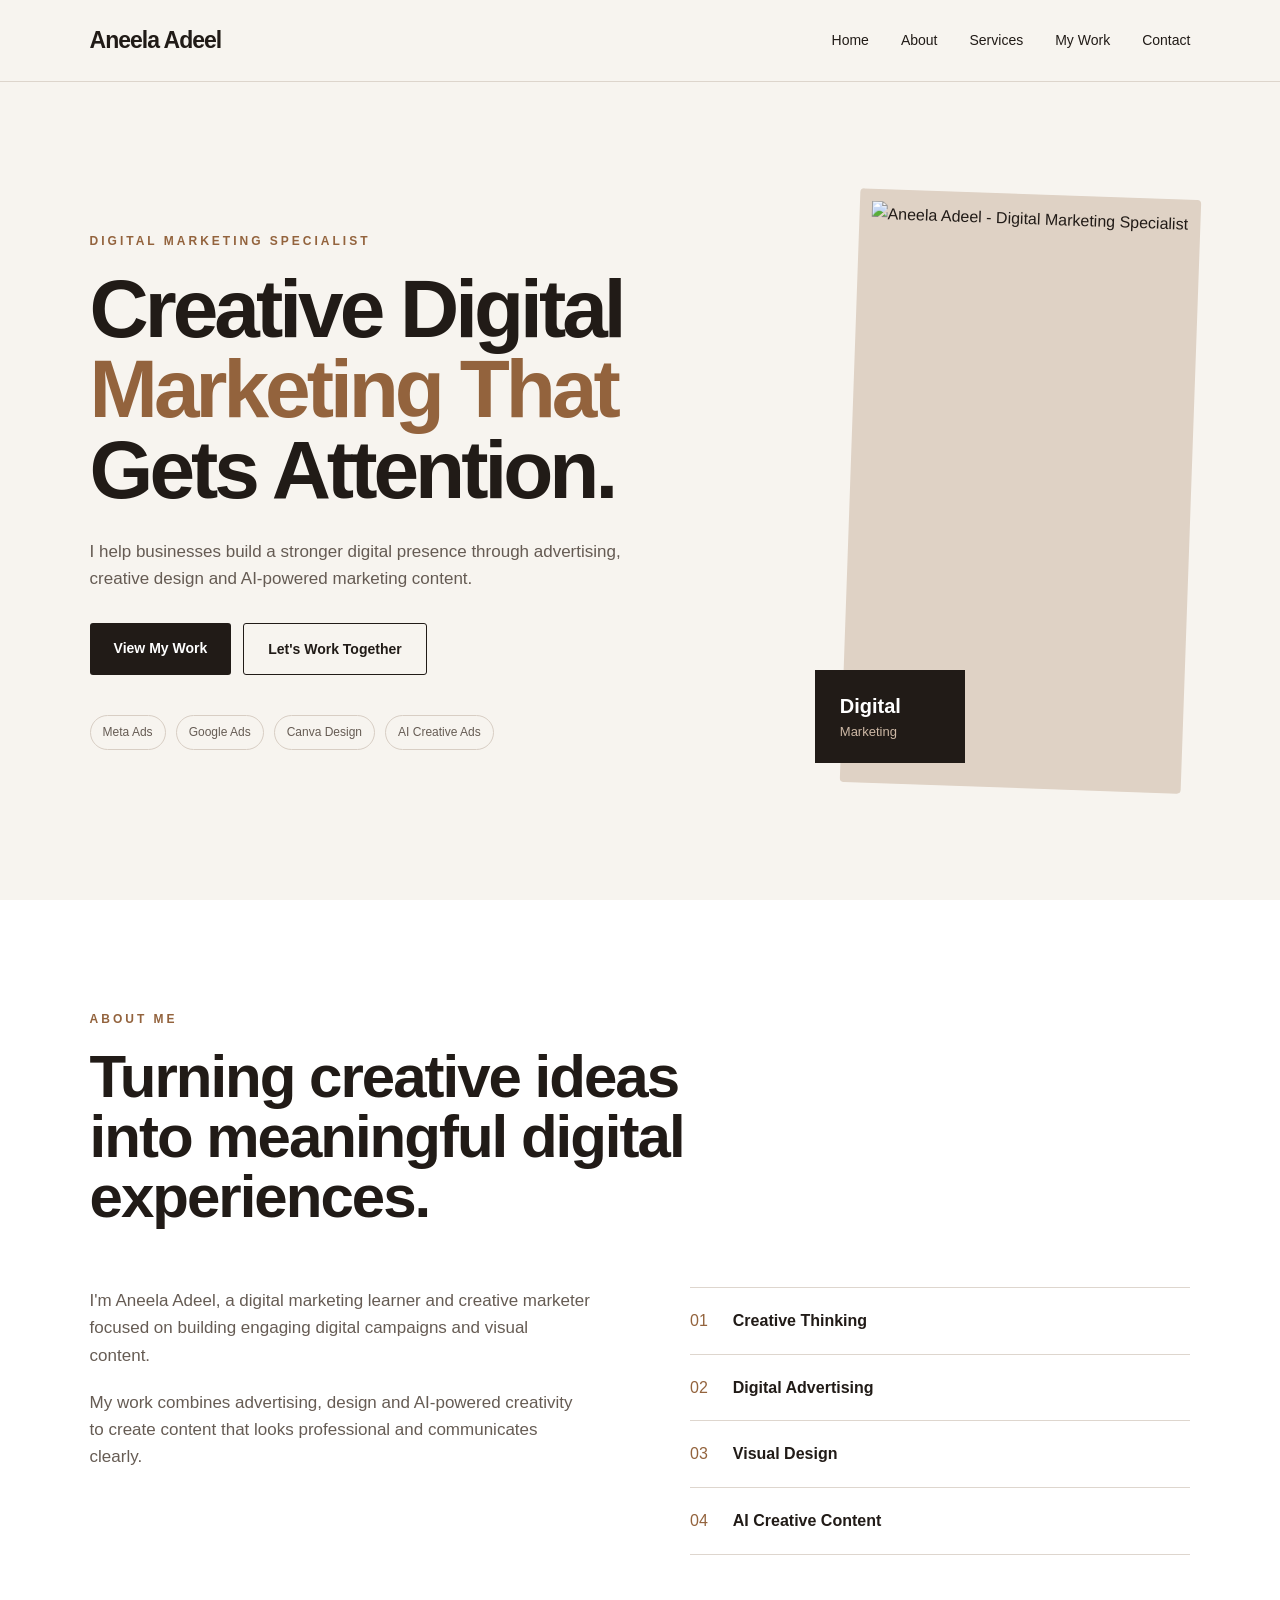
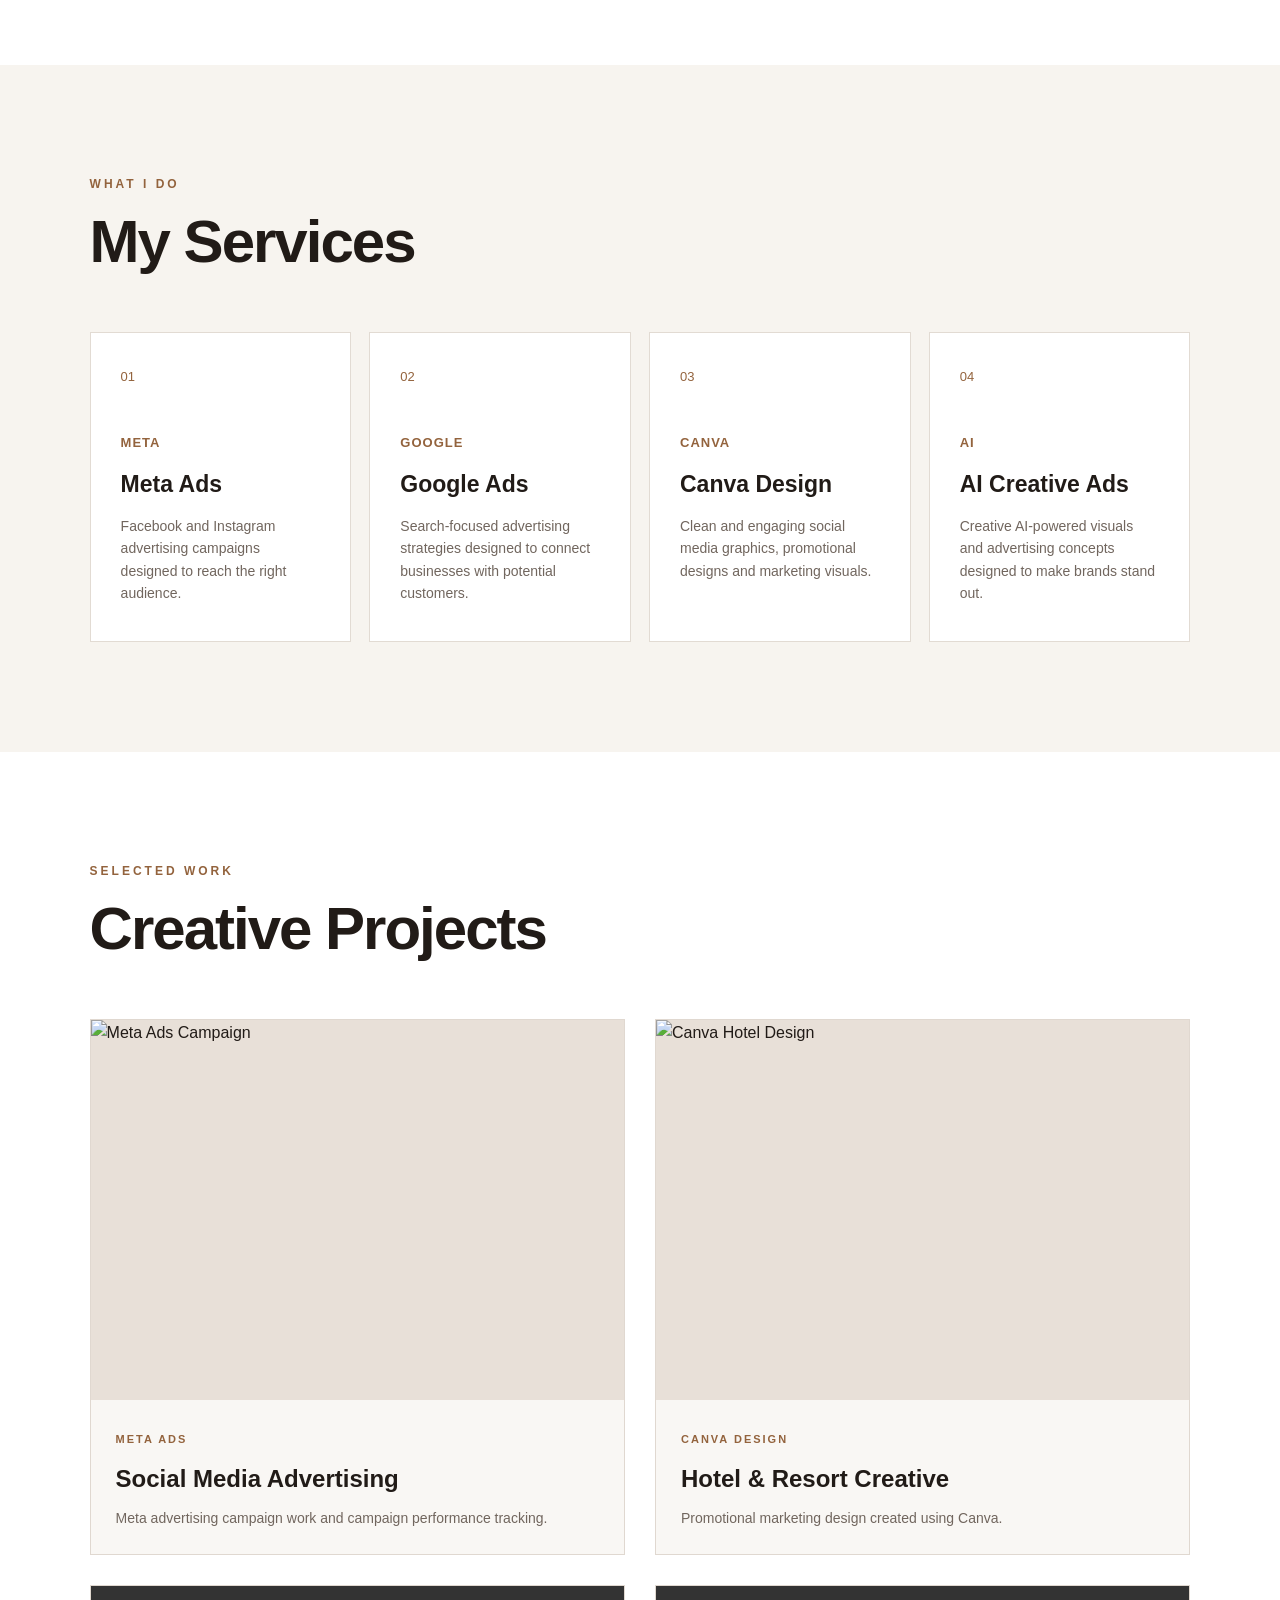
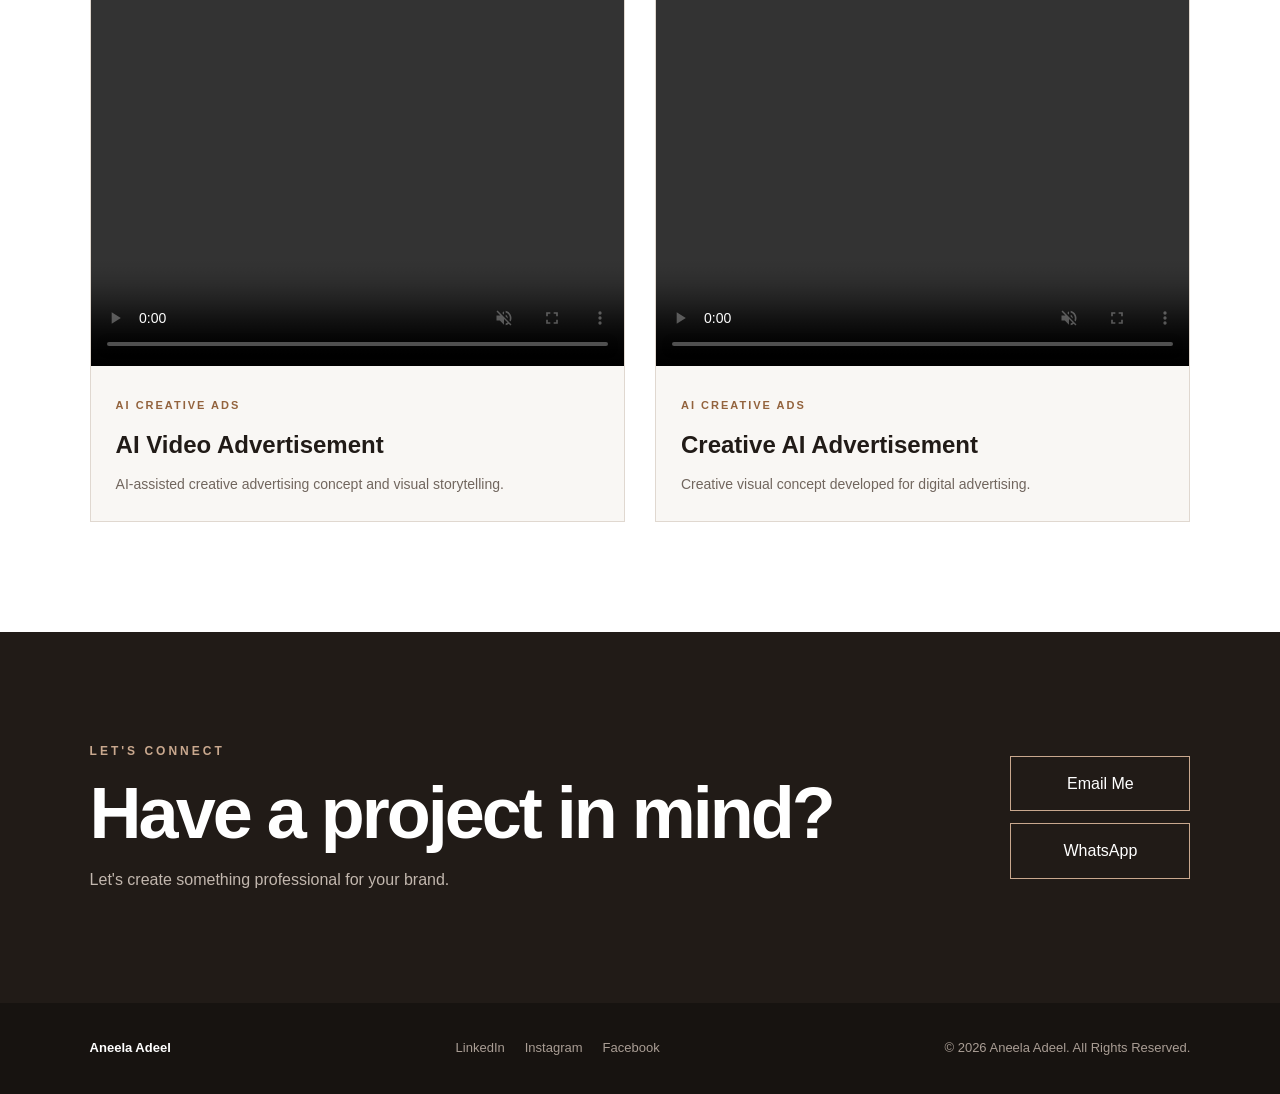
==== index.html @ 8bdd65cb "Update title and improve meta description in index.html Updated the title and added a meta descripti" ====
<!DOCTYPE html>
<html lang="en">
<head>
    <meta charset="UTF-8">
    <meta name="viewport" content="width=device-width, initial-scale=1.0">

    <title>Aneela Adeel | Digital Marketing</title>

    <meta name="description"
        content="Aneela Adeel - Digital Marketing Specialist offering Meta Ads, Google Ads, Canva Design and AI Creative Ads.">

    <!-- CSS CONNECT -->
    <link rel="stylesheet" href="style.css">
</head>

<body>

    <!-- ================= NAVBAR ================= -->

    <header class="navbar">

        <a href="#home" class="logo">
            Aneela Adeel
        </a>

        <nav id="navMenu">
            <a href="#home">Home</a>
            <a href="#about">About</a>
            <a href="#services">Services</a>
            <a href="#work">My Work</a>
            <a href="#contact">Contact</a>
        </nav>

        <button class="menu-btn" id="menuBtn">
            ☰
        </button>

    </header>


    <!-- ================= HOME ================= -->

    <main>

        <section class="hero" id="home">

            <div class="hero-text">

                <p class="eyebrow">
                    DIGITAL MARKETING SPECIALIST
                </p>

                <h1>
                    Creative Digital
                    <span>Marketing That</span>
                    Gets Attention.
                </h1>

                <p class="hero-description">
                    I help businesses build a stronger digital presence
                    through advertising, creative design and AI-powered
                    marketing content.
                </p>

                <div class="hero-buttons">

                    <a href="#work" class="btn btn-dark">
                        View My Work
                    </a>

                    <a href="https://wa.me/923200380626"
                       target="_blank"
                       class="btn btn-outline">
                        Let's Work Together
                    </a>

                </div>

                <div class="hero-services">

                    <span>Meta Ads</span>
                    <span>Google Ads</span>
                    <span>Canva Design</span>
                    <span>AI Creative Ads</span>

                </div>

            </div>


            <!-- PROFILE IMAGE -->

            <div class="hero-image">

                <div class="image-frame">

                    <img
                        src="profile.jpg"
                        alt="Aneela Adeel - Digital Marketing Specialist"
                    >

                </div>

                <div class="floating-card">
                    <strong>Digital</strong>
                    <span>Marketing</span>
                </div>

            </div>

        </section>


        <!-- ================= ABOUT ================= -->

        <section class="about section" id="about">

            <div class="section-heading">

                <p class="eyebrow">
                    ABOUT ME
                </p>

                <h2>
                    Turning creative ideas into
                    meaningful digital experiences.
                </h2>

            </div>

            <div class="about-content">

                <div class="about-text">

                    <p>
                        I'm Aneela Adeel, a digital marketing learner
                        and creative marketer focused on building
                        engaging digital campaigns and visual content.
                    </p>

                    <p>
                        My work combines advertising, design and
                        AI-powered creativity to create content that
                        looks professional and communicates clearly.
                    </p>

                </div>

                <div class="about-list">

                    <div>
                        <span>01</span>
                        <strong>Creative Thinking</strong>
                    </div>

                    <div>
                        <span>02</span>
                        <strong>Digital Advertising</strong>
                    </div>

                    <div>
                        <span>03</span>
                        <strong>Visual Design</strong>
                    </div>

                    <div>
                        <span>04</span>
                        <strong>AI Creative Content</strong>
                    </div>

                </div>

            </div>

        </section>


        <!-- ================= SERVICES ================= -->

        <section class="services section" id="services">

            <div class="section-heading">

                <p class="eyebrow">
                    WHAT I DO
                </p>

                <h2>
                    My Services
                </h2>

            </div>


            <div class="services-grid">


                <article class="service-card">

                    <span class="service-number">
                        01
                    </span>

                    <div class="service-icon">
                        META
                    </div>

                    <h3>
                        Meta Ads
                    </h3>

                    <p>
                        Facebook and Instagram advertising
                        campaigns designed to reach the
                        right audience.
                    </p>

                </article>


                <article class="service-card">

                    <span class="service-number">
                        02
                    </span>

                    <div class="service-icon">
                        GOOGLE
                    </div>

                    <h3>
                        Google Ads
                    </h3>

                    <p>
                        Search-focused advertising strategies
                        designed to connect businesses with
                        potential customers.
                    </p>

                </article>


                <article class="service-card">

                    <span class="service-number">
                        03
                    </span>

                    <div class="service-icon">
                        CANVA
                    </div>

                    <h3>
                        Canva Design
                    </h3>

                    <p>
                        Clean and engaging social media
                        graphics, promotional designs and
                        marketing visuals.
                    </p>

                </article>


                <article class="service-card">

                    <span class="service-number">
                        04
                    </span>

                    <div class="service-icon">
                        AI
                    </div>

                    <h3>
                        AI Creative Ads
                    </h3>

                    <p>
                        Creative AI-powered visuals and
                        advertising concepts designed to
                        make brands stand out.
                    </p>

                </article>

            </div>

        </section>


        <!-- ================= MY WORK ================= -->

        <section class="work section" id="work">

            <div class="section-heading">

                <p class="eyebrow">
                    SELECTED WORK
                </p>

                <h2>
                    Creative Projects
                </h2>

            </div>


            <div class="portfolio-grid">


                <!-- META ADS -->

                <article class="portfolio-card">

                    <div class="portfolio-image">

                        <img
                            src="meta-ads.png"
                            alt="Meta Ads Campaign"
                        >

                    </div>

                    <div class="portfolio-info">

                        <span>
                            META ADS
                        </span>

                        <h3>
                            Social Media Advertising
                        </h3>

                        <p>
                            Meta advertising campaign work
                            and campaign performance tracking.
                        </p>

                    </div>

                </article>


                <!-- CANVA -->

                <article class="portfolio-card">

                    <div class="portfolio-image">

                        <img
                            src="canva-design.png"
                            alt="Canva Hotel Design"
                        >

                    </div>

                    <div class="portfolio-info">

                        <span>
                            CANVA DESIGN
                        </span>

                        <h3>
                            Hotel & Resort Creative
                        </h3>

                        <p>
                            Promotional marketing design
                            created using Canva.
                        </p>

                    </div>

                </article>


                <!-- AI VIDEO 1 -->

                <article class="portfolio-card video-card">

                    <div class="portfolio-video">

                        <video controls muted playsinline>

                            <source
                                src="ai-ad-1.mp4"
                                type="video/mp4"
                            >

                            Your browser does not support video.

                        </video>

                    </div>

                    <div class="portfolio-info">

                        <span>
                            AI CREATIVE ADS
                        </span>

                        <h3>
                            AI Video Advertisement
                        </h3>

                        <p>
                            AI-assisted creative advertising
                            concept and visual storytelling.
                        </p>

                    </div>

                </article>


                <!-- AI VIDEO 2 -->

                <article class="portfolio-card video-card">

                    <div class="portfolio-video">

                        <video controls muted playsinline>

                            <source
                                src="ai-ad-2.mp4"
                                type="video/mp4"
                            >

                            Your browser does not support video.

                        </video>

                    </div>

                    <div class="portfolio-info">

                        <span>
                            AI CREATIVE ADS
                        </span>

                        <h3>
                            Creative AI Advertisement
                        </h3>

                        <p>
                            Creative visual concept developed
                            for digital advertising.
                        </p>

                    </div>

                </article>


            </div>

        </section>


        <!-- ================= CONTACT ================= -->

        <section class="contact section" id="contact">

            <div class="contact-box">

                <div>

                    <p class="eyebrow">
                        LET'S CONNECT
                    </p>

                    <h2>
                        Have a project
                        in mind?
                    </h2>

                    <p>
                        Let's create something professional
                        for your brand.
                    </p>

                </div>


                <div class="contact-buttons">

                    <a
                        href="mailto:anelaadel.998833@gmail.com"
                        class="contact-btn">
                        Email Me
                    </a>

                    <a
                        href="https://wa.me/923200380626"
                        target="_blank"
                        class="contact-btn">
                        WhatsApp
                    </a>

                </div>

            </div>

        </section>


    </main>


    <!-- ================= FOOTER ================= -->

    <footer>

        <div class="footer-name">
            Aneela Adeel
        </div>

        <div class="social-links">

            <a
                href="https://www.linkedin.com/in/aneelaadeeldigital"
                target="_blank">
                LinkedIn
            </a>

            <a
                href="https://www.instagram.com/aneelaadeeldigital?igsh=c2I4bjd2ZnRjdDdu"
                target="_blank">
                Instagram
            </a>

            <a
                href="https://www.facebook.com/share/1S1uW7FUNy/"
                target="_blank">
                Facebook
            </a>

        </div>

        <p>
            © 2026 Aneela Adeel. All Rights Reserved.
        </p>

    </footer>


    <!-- JAVASCRIPT CONNECT -->

    <script src="JavaScript"></script>

</body>
</html>
---- style.css ----
* {
    margin: 0;
    padding: 0;
    box-sizing: border-box;
}

html {
    scroll-behavior: smooth;
}

body {
    font-family: Arial, Helvetica, sans-serif;
    background: #f7f4ef;
    color: #211b17;
    line-height: 1.6;
}

img,
video {
    max-width: 100%;
    display: block;
}

a {
    color: inherit;
}

.navbar {
    height: 82px;
    padding: 0 7%;
    display: flex;
    align-items: center;
    justify-content: space-between;
    background: rgba(247, 244, 239, 0.96);
    border-bottom: 1px solid #ddd5cc;
    position: sticky;
    top: 0;
    z-index: 1000;
}

.logo {
    text-decoration: none;
    font-size: 23px;
    font-weight: 700;
    letter-spacing: -1px;
}

nav {
    display: flex;
    gap: 32px;
}

nav a {
    text-decoration: none;
    font-size: 14px;
    transition: 0.3s;
}

nav a:hover {
    color: #91623d;
}

.menu-btn {
    display: none;
    background: none;
    border: none;
    font-size: 27px;
    cursor: pointer;
}


/* HERO */

.hero {
    min-height: calc(100vh - 82px);
    padding: 80px 7%;
    display: grid;
    grid-template-columns: 1.1fr 0.9fr;
    align-items: center;
    gap: 80px;
}

.hero-text {
    max-width: 720px;
}

.eyebrow {
    color: #93633d;
    font-size: 12px;
    font-weight: 700;
    letter-spacing: 3px;
    margin-bottom: 18px;
}

.hero h1 {
    font-size: clamp(48px, 6.5vw, 82px);
    line-height: 0.98;
    letter-spacing: -4px;
    margin-bottom: 28px;
}

.hero h1 span {
    color: #93633d;
    display: block;
}

.hero-description {
    max-width: 570px;
    color: #655b53;
    font-size: 17px;
    margin-bottom: 30px;
}

.hero-buttons {
    display: flex;
    gap: 12px;
    flex-wrap: wrap;
}

.btn {
    text-decoration: none;
    padding: 14px 24px;
    font-size: 14px;
    font-weight: 700;
    border-radius: 3px;
    transition: 0.3s;
}

.btn-dark {
    background: #211b17;
    color: white;
}

.btn-dark:hover {
    background: #93633d;
    transform: translateY(-2px);
}

.btn-outline {
    border: 1px solid #211b17;
}

.btn-outline:hover {
    background: #211b17;
    color: white;
}

.hero-services {
    display: flex;
    flex-wrap: wrap;
    gap: 10px;
    margin-top: 40px;
}

.hero-services span {
    padding: 7px 12px;
    border: 1px solid #d8cec4;
    border-radius: 30px;
    font-size: 12px;
    color: #665c54;
}


/* PROFILE */

.hero-image {
    position: relative;
    max-width: 470px;
    margin-left: auto;
}

.image-frame {
    background: #dfd2c5;
    padding: 12px;
    border-radius: 4px;
    transform: rotate(2deg);
}

.image-frame img {
    width: 100%;
    height: 570px;
    object-fit: cover;
    object-position: center top;
}

.floating-card {
    position: absolute;
    bottom: 25px;
    left: -35px;
    background: #211b17;
    color: white;
    padding: 20px 25px;
    min-width: 150px;
}

.floating-card strong,
.floating-card span {
    display: block;
}

.floating-card strong {
    font-size: 20px;
}

.floating-card span {
    color: #cdb8a5;
    font-size: 13px;
}


/* GENERAL SECTIONS */

.section {
    padding: 110px 7%;
}

.section-heading {
    max-width: 700px;
    margin-bottom: 60px;
}

.section-heading h2 {
    font-size: clamp(38px, 5vw, 60px);
    line-height: 1;
    letter-spacing: -2px;
}


/* ABOUT */

.about {
    background: white;
}

.about-content {
    display: grid;
    grid-template-columns: 1fr 1fr;
    gap: 100px;
}

.about-text {
    max-width: 600px;
}

.about-text p {
    color: #665c54;
    font-size: 17px;
    margin-bottom: 20px;
}

.about-list {
    border-top: 1px solid #ded6ce;
}

.about-list div {
    display: flex;
    gap: 25px;
    padding: 20px 0;
    border-bottom: 1px solid #ded6ce;
}

.about-list span {
    color: #93633d;
}

.about-list strong {
    font-size: 16px;
}


/* SERVICES */

.services {
    background: #f7f4ef;
}

.services-grid {
    display: grid;
    grid-template-columns: repeat(4, 1fr);
    gap: 18px;
}

.service-card {
    background: white;
    padding: 30px;
    min-height: 310px;
    border: 1px solid #e2dbd3;
    transition: 0.3s;
}

.service-card:hover {
    transform: translateY(-7px);
    border-color: #93633d;
}

.service-number {
    color: #93633d;
    font-size: 13px;
}

.service-icon {
    margin-top: 45px;
    font-size: 13px;
    font-weight: 700;
    letter-spacing: 1px;
    color: #93633d;
}

.service-card h3 {
    margin: 12px 0;
    font-size: 23px;
}

.service-card p {
    color: #71665e;
    font-size: 14px;
}


/* PORTFOLIO */

.work {
    background: white;
}

.portfolio-grid {
    display: grid;
    grid-template-columns: repeat(2, 1fr);
    gap: 30px;
}

.portfolio-card {
    border: 1px solid #e0d8d0;
    background: #f9f7f4;
    overflow: hidden;
    transition: 0.3s;
}

.portfolio-card:hover {
    transform: translateY(-5px);
}

.portfolio-image {
    height: 380px;
    overflow: hidden;
    background: #e8e0d8;
}

.portfolio-image img {
    width: 100%;
    height: 100%;
    object-fit: cover;
}

.portfolio-video {
    height: 380px;
    background: #181411;
}

.portfolio-video video {
    width: 100%;
    height: 100%;
    object-fit: cover;
}

.portfolio-info {
    padding: 25px;
}

.portfolio-info span {
    color: #93633d;
    font-size: 11px;
    font-weight: 700;
    letter-spacing: 2px;
}

.portfolio-info h3 {
    margin: 9px 0;
    font-size: 24px;
}

.portfolio-info p {
    color: #71665e;
    font-size: 14px;
}


/* CONTACT */

.contact {
    background: #211b17;
    color: white;
}

.contact-box {
    max-width: 1150px;
    margin: auto;
    display: flex;
    justify-content: space-between;
    align-items: center;
    gap: 50px;
}

.contact .eyebrow {
    color: #c9a88e;
}

.contact h2 {
    font-size: clamp(42px, 6vw, 72px);
    line-height: 0.95;
    letter-spacing: -3px;
    margin-bottom: 20px;
}

.contact-box p:not(.eyebrow) {
    color: #c2b7ae;
}

.contact-buttons {
    display: flex;
    flex-direction: column;
    gap: 12px;
    min-width: 180px;
}

.contact-btn {
    text-align: center;
    text-decoration: none;
    padding: 14px 20px;
    border: 1px solid #c9a88e;
    color: white;
    transition: 0.3s;
}

.contact-btn:hover {
    background: #c9a88e;
    color: #211b17;
}


/* FOOTER */

footer {
    padding: 35px 7%;
    background: #171310;
    color: #a99d94;
    display: flex;
    justify-content: space-between;
    align-items: center;
    gap: 20px;
    font-size: 13px;
}

.footer-name {
    color: white;
    font-weight: 700;
}

.social-links {
    display: flex;
    gap: 20px;
}

.social-links a {
    text-decoration: none;
    transition: 0.3s;
}

.social-links a:hover {
    color: white;
}


/* MOBILE */

@media (max-width: 950px) {

    nav {
        display: none;
        position: absolute;
        top: 82px;
        left: 0;
        width: 100%;
        padding: 25px 7%;
        background: #f7f4ef;
        flex-direction: column;
        gap: 20px;
        border-bottom: 1px solid #ddd5cc;
    }

    nav.active {
        display: flex;
    }

    .menu-btn {
        display: block;
    }

    .hero {
        grid-template-columns: 1fr;
        padding-top: 60px;
    }

    .hero-image {
        margin: 20px auto 0;
        width: 100%;
        max-width: 450px;
    }

    .about-content {
        grid-template-columns: 1fr;
        gap: 50px;
    }

    .services-grid {
        grid-template-columns: repeat(2, 1fr);
    }

    .contact-box {
        flex-direction: column;
        align-items: flex-start;
    }

    footer {
        flex-direction: column;
        align-items: flex-start;
    }
}


@media (max-width: 600px) {

    .navbar {
        padding: 0 5%;
    }

    .hero,
    .section {
        padding-left: 5%;
        padding-right: 5%;
    }

    .hero h1 {
        letter-spacing: -2px;
    }

    .hero-image {
        width: 95%;
    }

    .image-frame img {
        height: 500px;
    }

    .floating-card {
        left: -10px;
    }

    .services-grid,
    .portfolio-grid {
        grid-template-columns: 1fr;
    }

    .portfolio-image,
    .portfolio-video {
        height: 300px;
    }

    .contact h2 {
        letter-spacing: -2px;
    }

    footer {
        padding-left: 5%;
        padding-right: 5%;
    }

    .social-links {
        flex-wrap: wrap;
    }
}
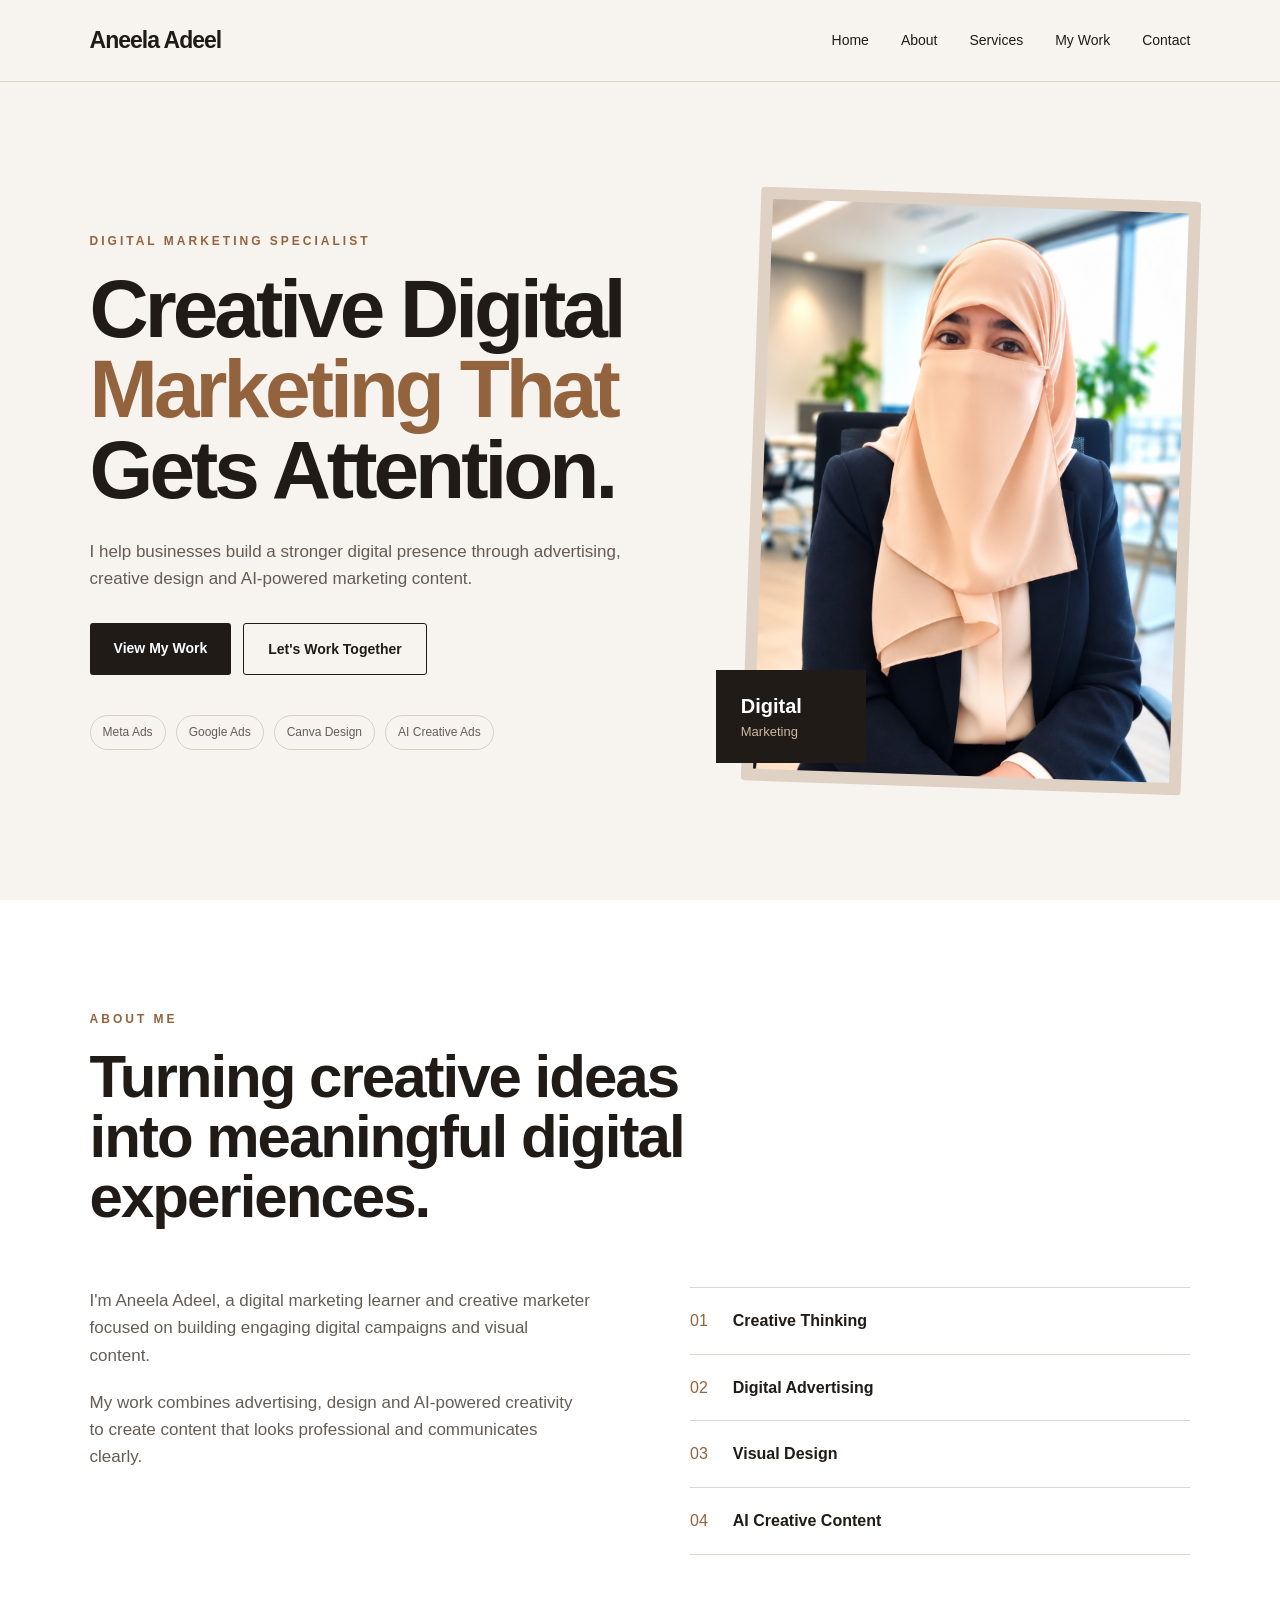
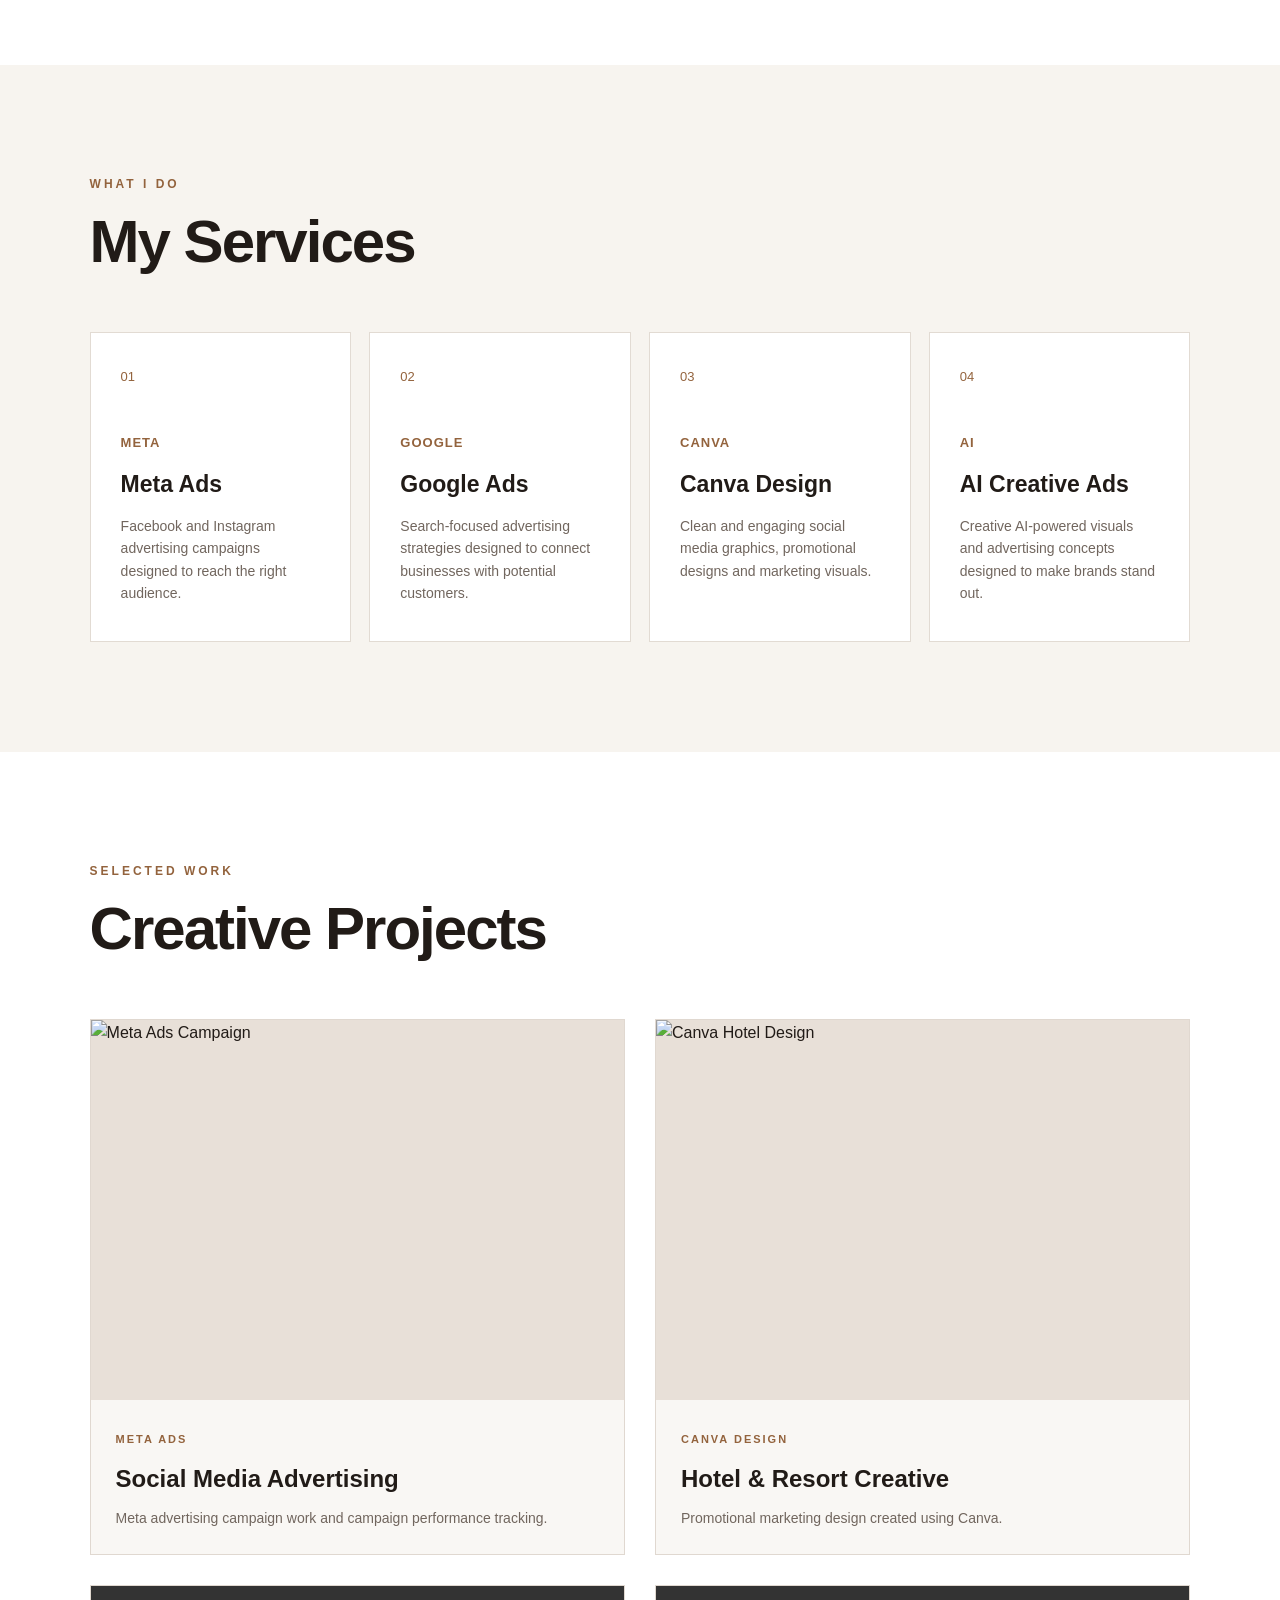
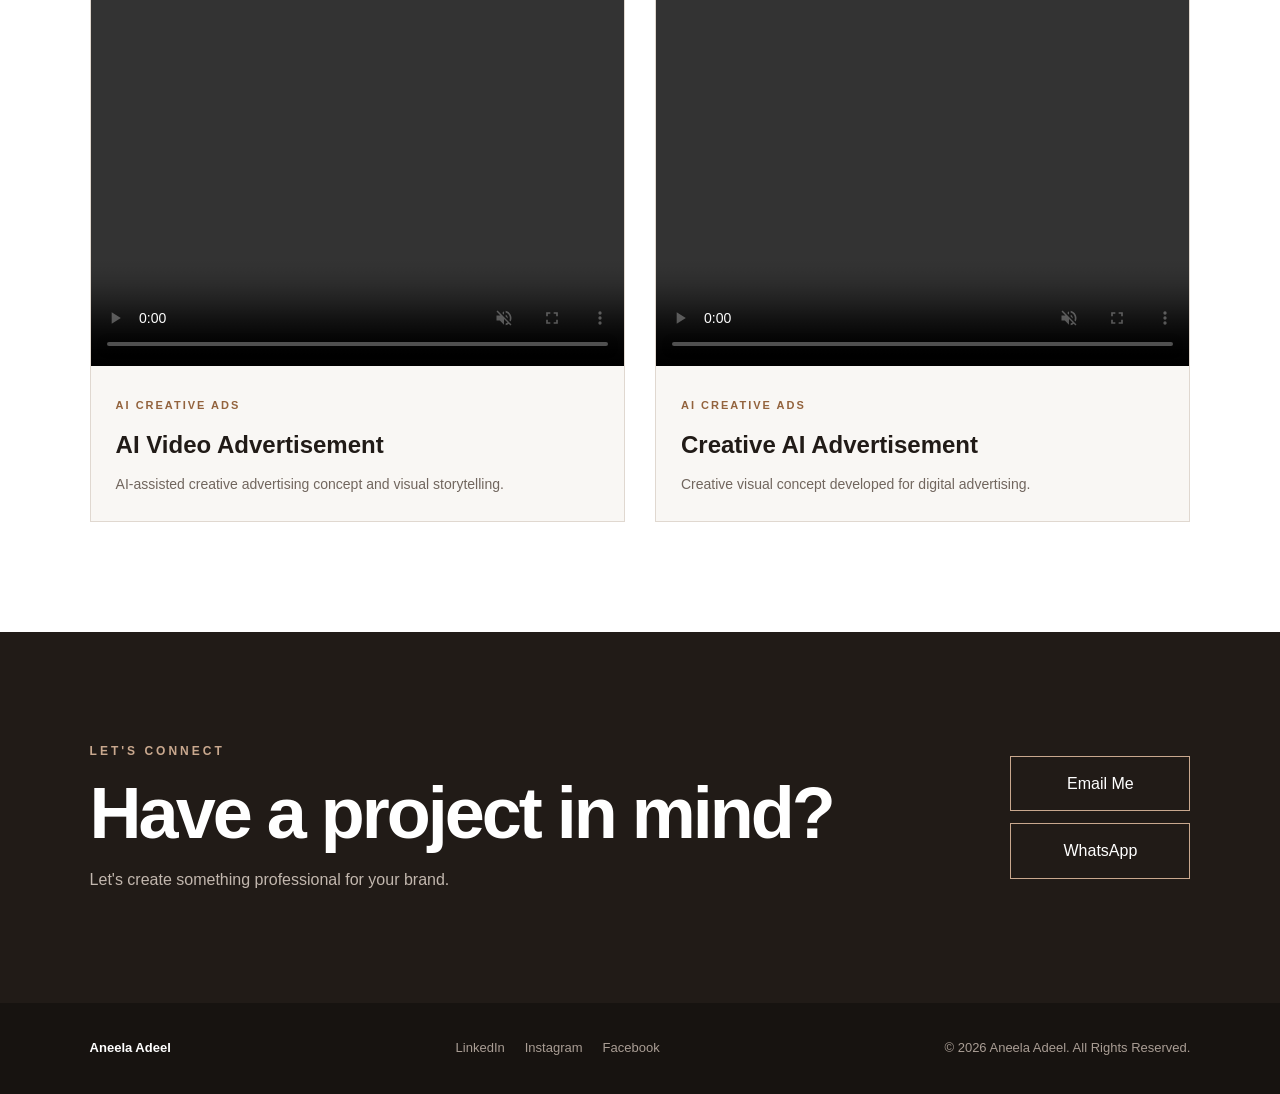
==== commit 3516dabe: "Change image source from profile.jpg to profile.jpg.png" ====
--- a/index.html
+++ b/index.html
@@ -95,7 +95,7 @@
                 <div class="image-frame">
 
                     <img
-                        src="profile.jpg"
+                        src="profile.jpg.png"
                         alt="Aneela Adeel - Digital Marketing Specialist"
                     >
 
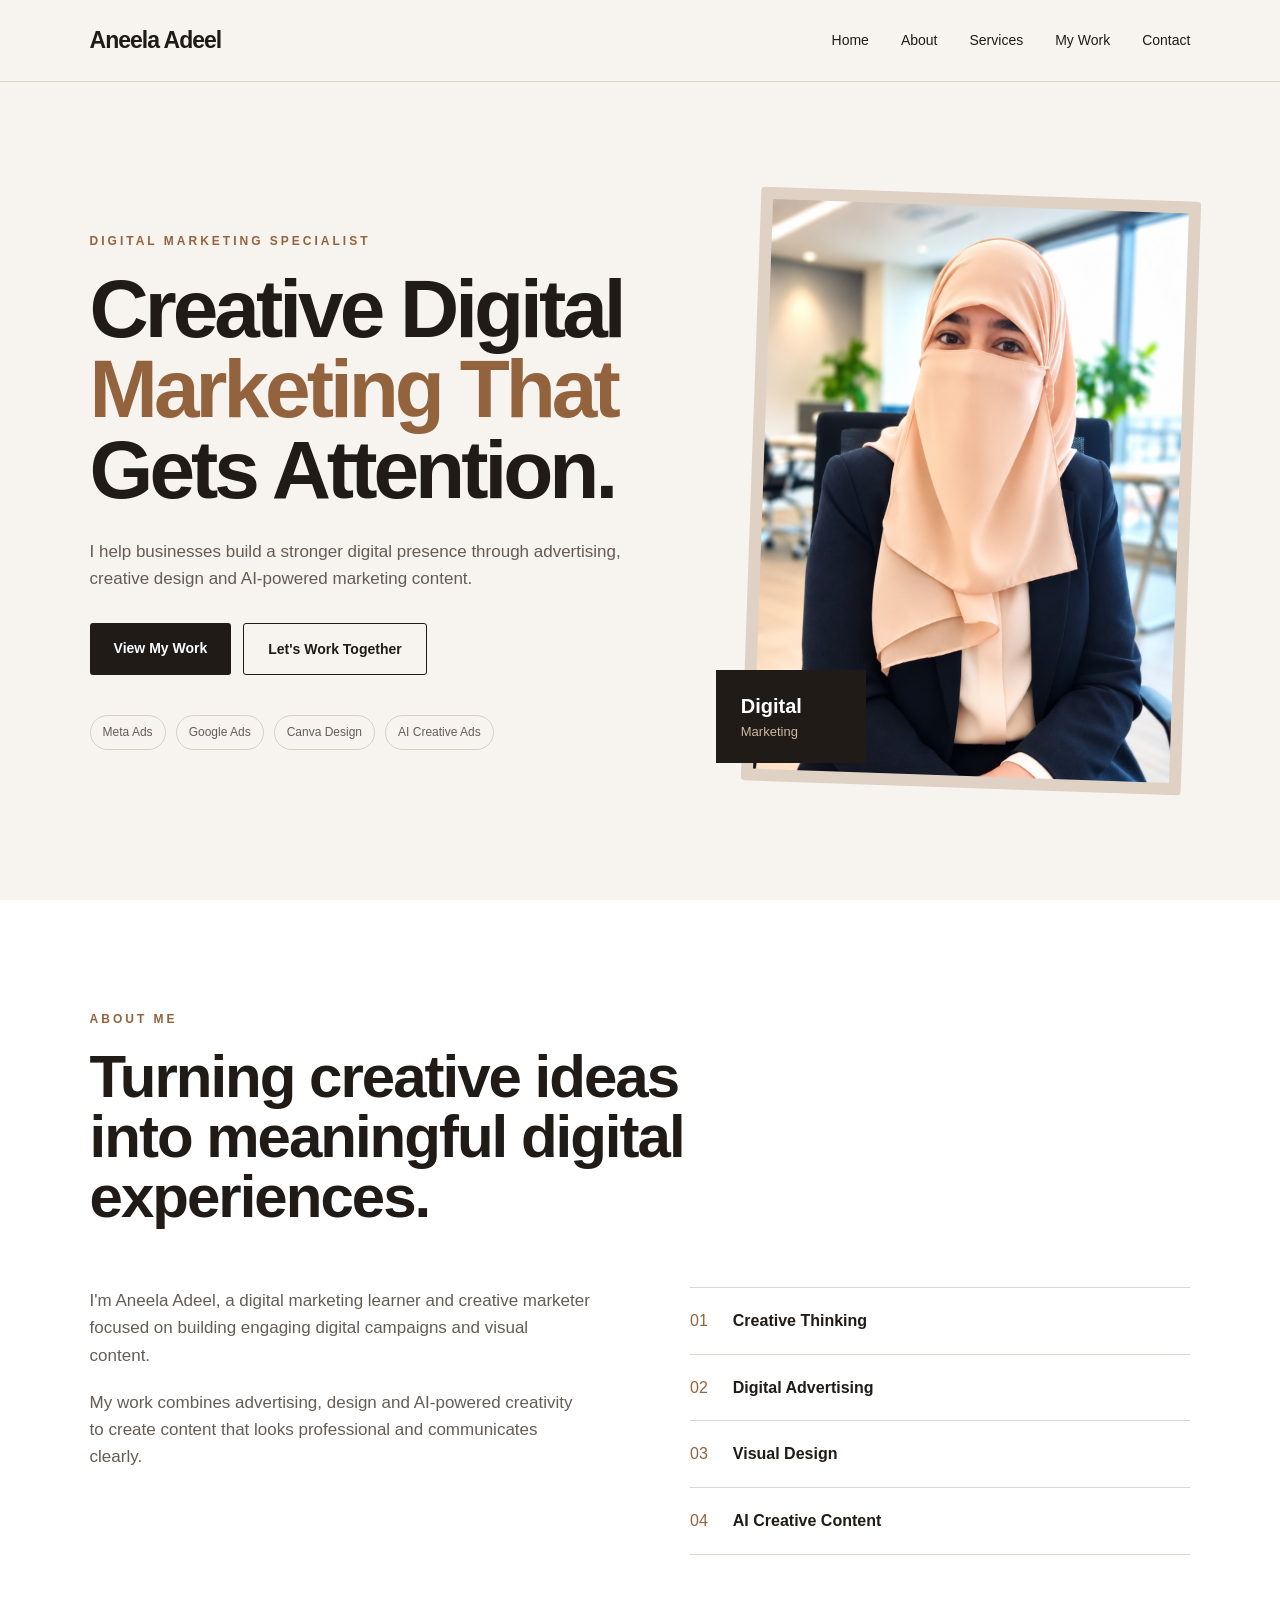
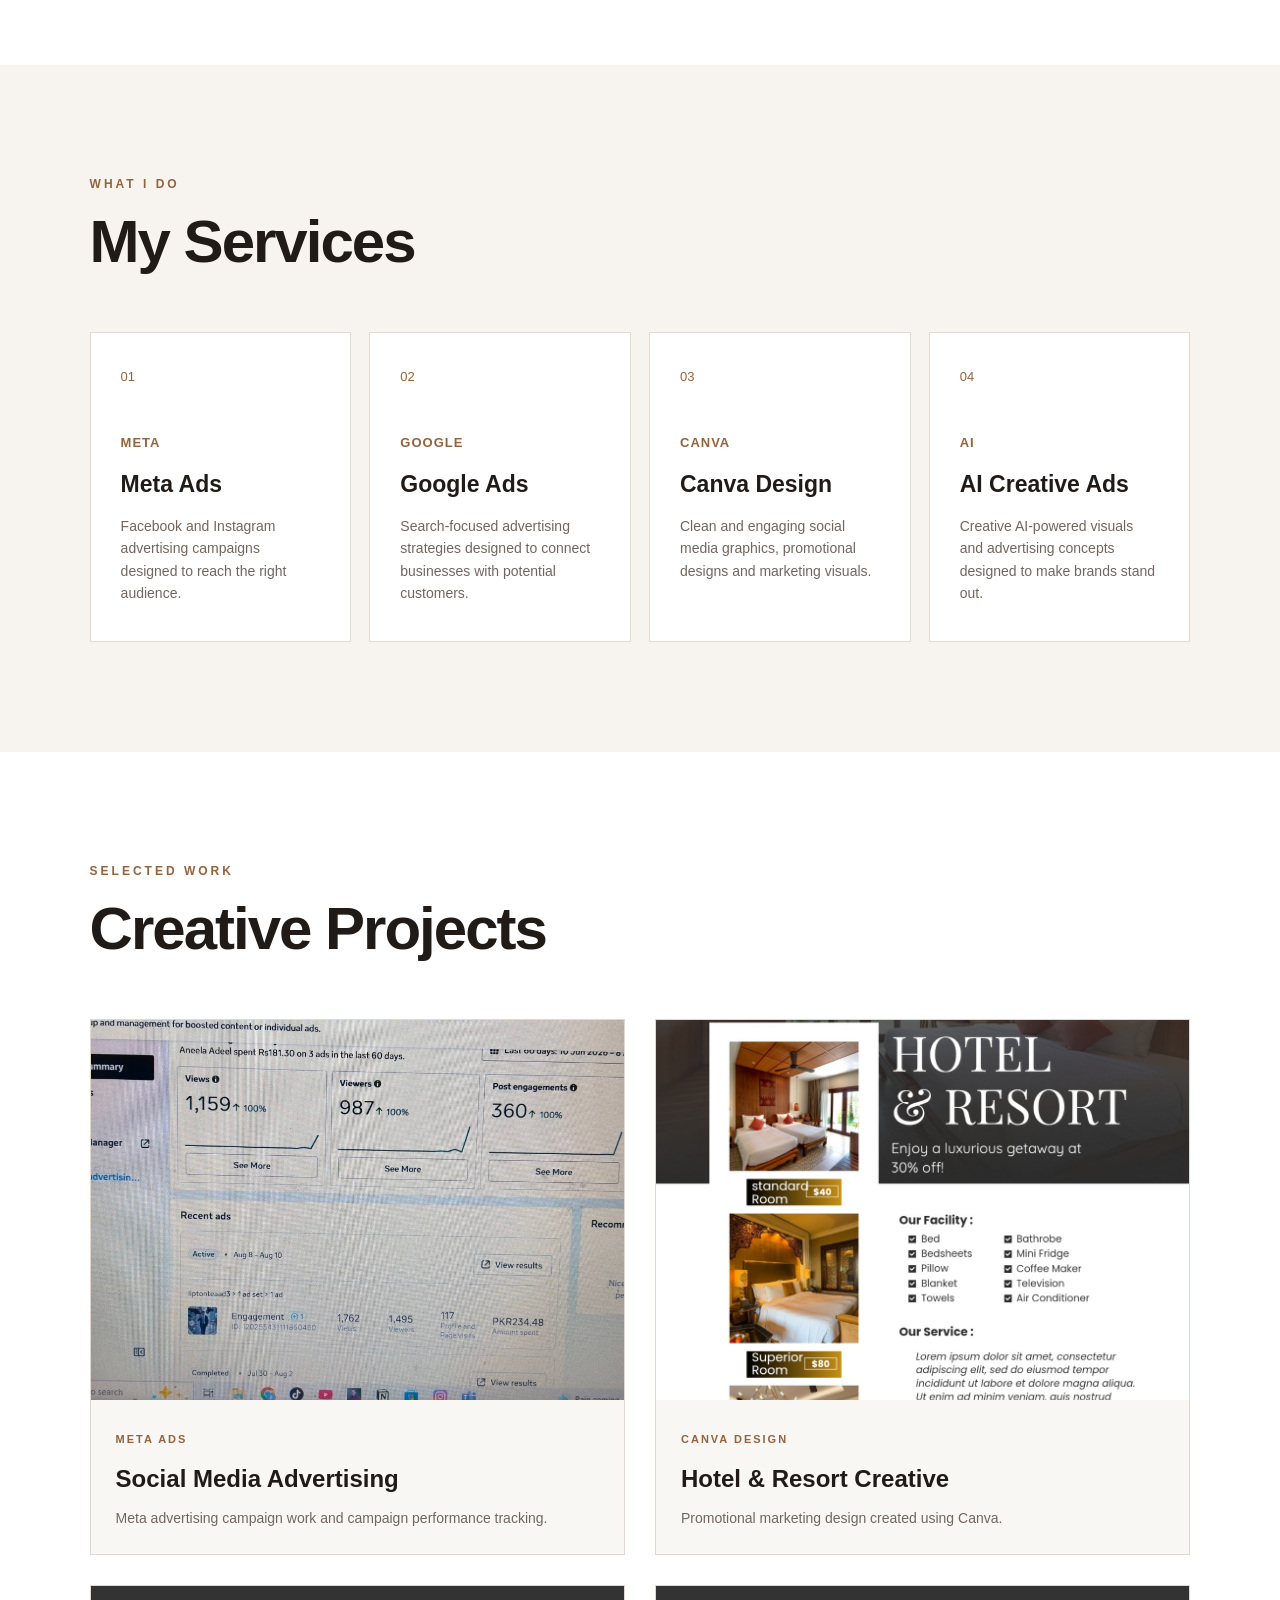
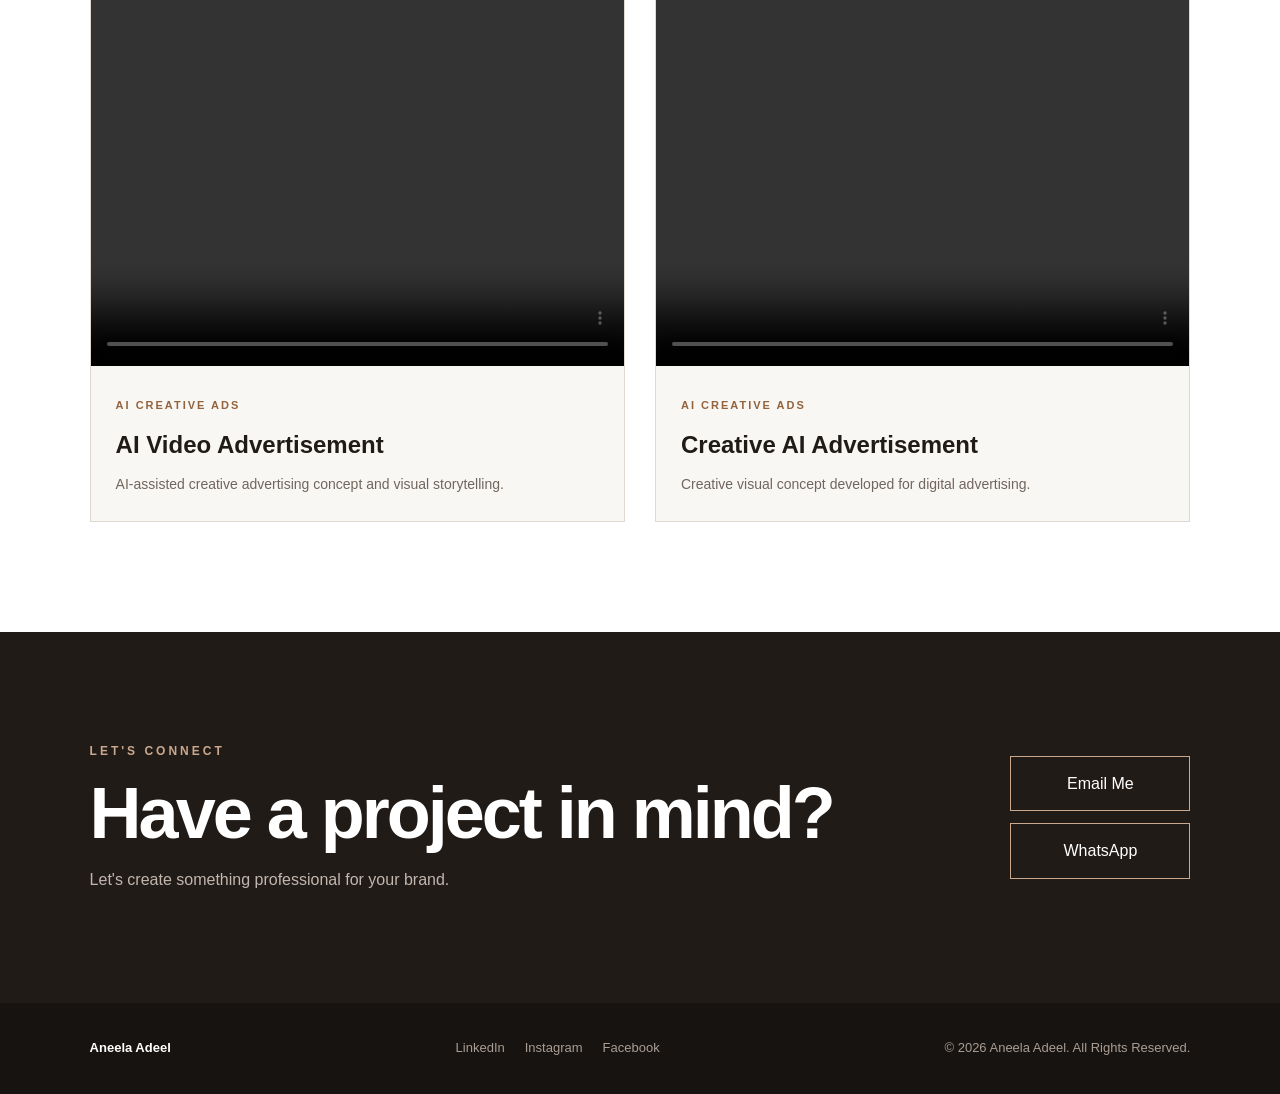
==== commit fc92b47a: "Update image and video file extensions in index.html" ====
--- a/index.html
+++ b/index.html
@@ -318,7 +318,7 @@
                     <div class="portfolio-image">
 
                         <img
-                            src="meta-ads.png"
+                            src="meta-ads.png.jpg"
                             alt="Meta Ads Campaign"
                         >
 
@@ -351,7 +351,7 @@
                     <div class="portfolio-image">
 
                         <img
-                            src="canva-design.png"
+                            src="canva-design.png.png"
                             alt="Canva Hotel Design"
                         >
 
@@ -386,7 +386,7 @@
                         <video controls muted playsinline>
 
                             <source
-                                src="ai-ad-1.mp4"
+                                src="ai-ad-1.mp4.mp4"
                                 type="video/mp4"
                             >
 
@@ -425,7 +425,7 @@
                         <video controls muted playsinline>
 
                             <source
-                                src="ai-ad-2.mp4"
+                                src="ai-ad-2.mp4.mp4"
                                 type="video/mp4"
                             >
 
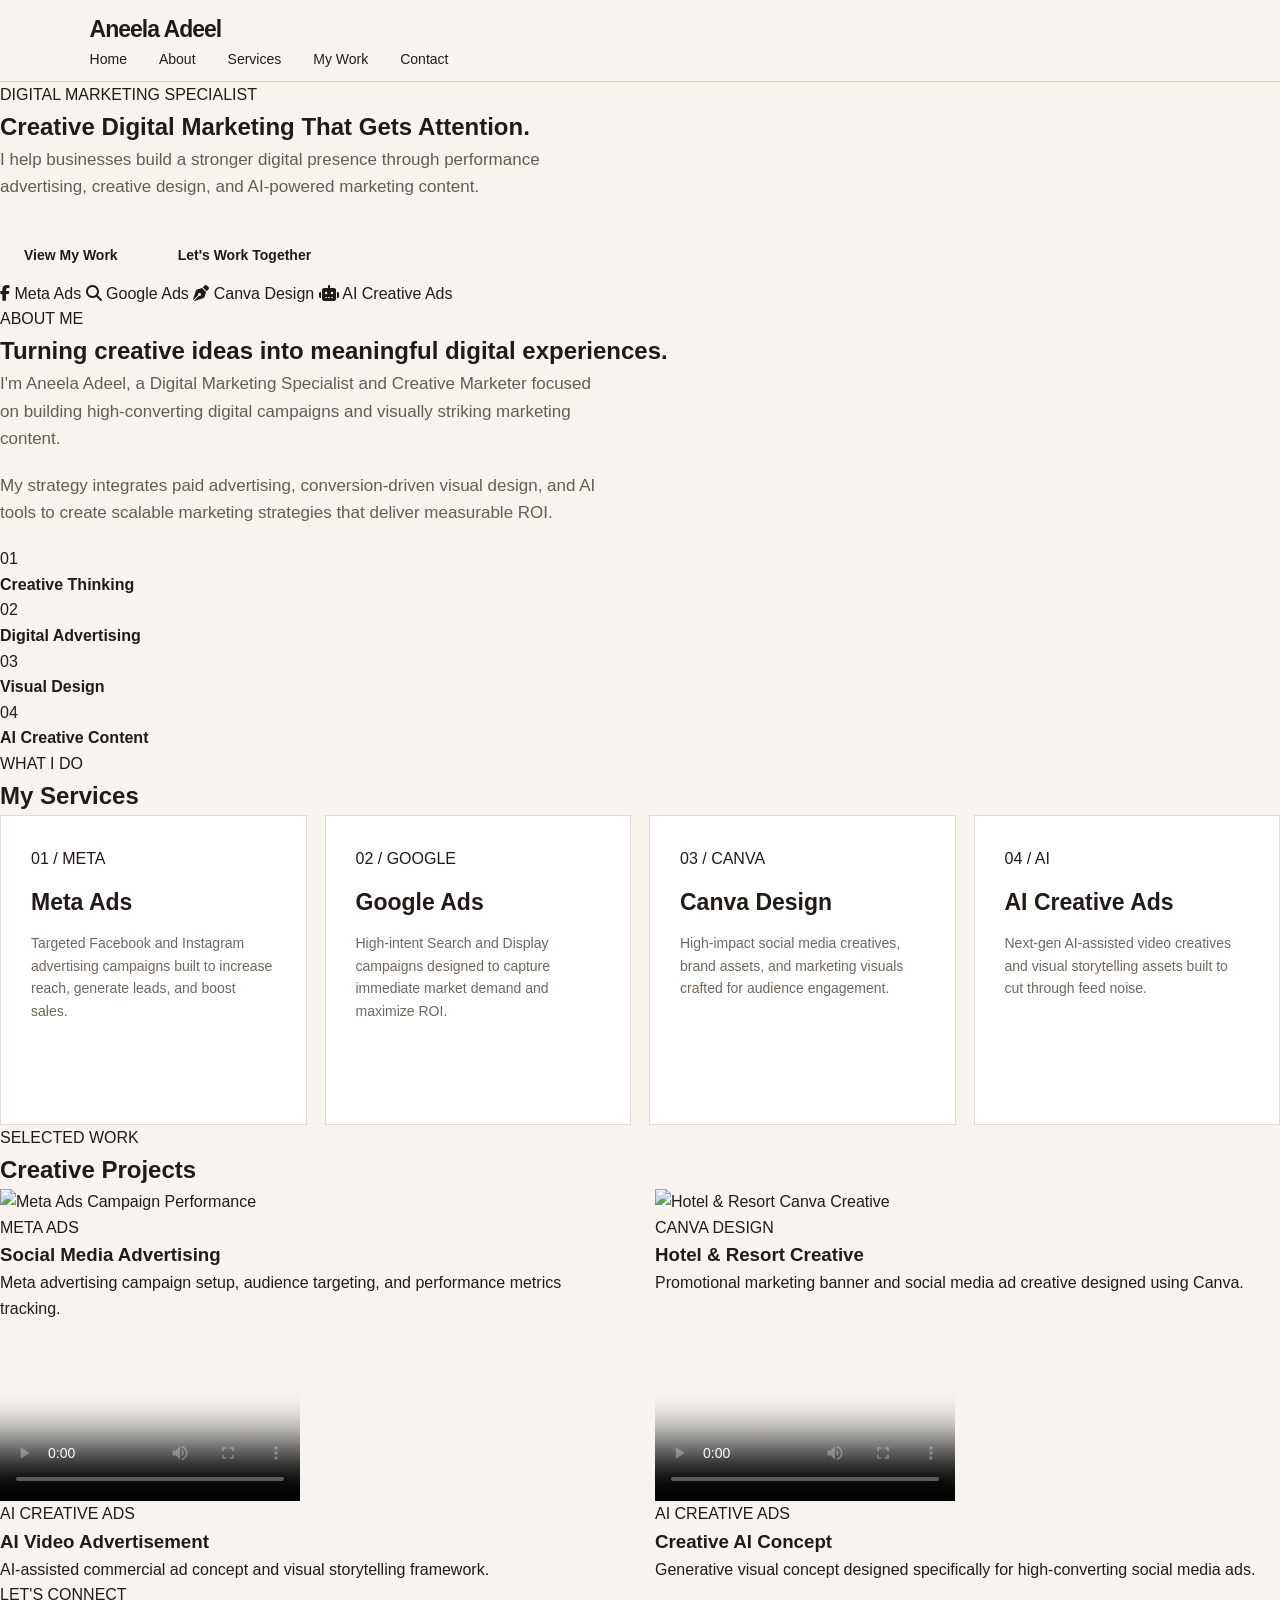
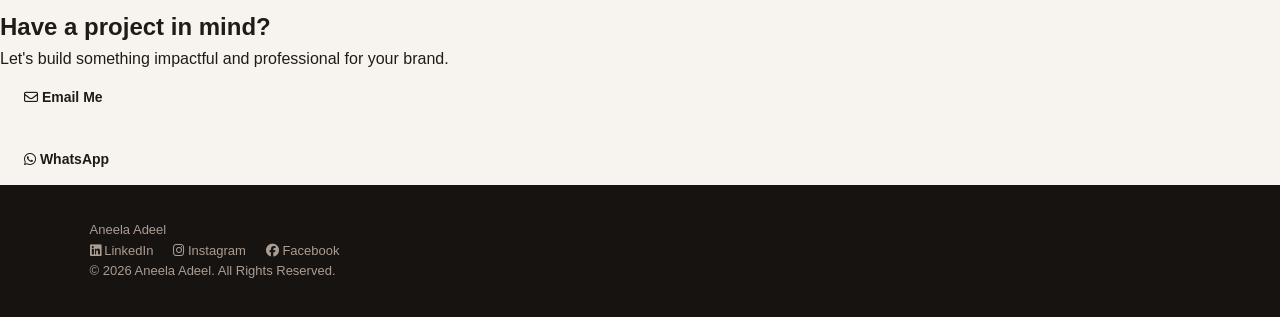
==== commit 88028f09: "Refactor index.html for improved structure and content Updated the title and meta description for be" ====
--- a/index.html
+++ b/index.html
@@ -3,553 +3,215 @@
 <head>
     <meta charset="UTF-8">
     <meta name="viewport" content="width=device-width, initial-scale=1.0">
-
-    <title>Aneela Adeel | Digital Marketing</title>
-
-    <meta name="description"
-        content="Aneela Adeel - Digital Marketing Specialist offering Meta Ads, Google Ads, Canva Design and AI Creative Ads.">
-
-    <!-- CSS CONNECT -->
+    <title>Aneela Adeel | Digital Marketing Specialist</title>
+    <!-- Google Fonts -->
+    <link rel="preconnect" href="https://fonts.googleapis.com">
+    <link rel="preconnect" href="https://fonts.gstatic.com" crossorigin>
+    <link href="https://fonts.googleapis.com/css2?family=Inter:wght@300;400;500;600;700&display=swap" rel="stylesheet">
+    <!-- FontAwesome Icons -->
+    <link rel="stylesheet" href="https://cdnjs.cloudflare.com/ajax/libs/font-awesome/6.4.0/css/all.min.css">
+    <!-- Style CSS Link -->
     <link rel="stylesheet" href="style.css">
 </head>
-
 <body>
 
-    <!-- ================= NAVBAR ================= -->
-
+    <!-- Header Navigation -->
     <header class="navbar">
-
-        <a href="#home" class="logo">
-            Aneela Adeel
-        </a>
-
-        <nav id="navMenu">
-            <a href="#home">Home</a>
-            <a href="#about">About</a>
-            <a href="#services">Services</a>
-            <a href="#work">My Work</a>
-            <a href="#contact">Contact</a>
-        </nav>
-
-        <button class="menu-btn" id="menuBtn">
-            ☰
-        </button>
-
+        <div class="container nav-container">
+            <a href="#home" class="logo">Aneela Adeel</a>
+            <nav class="nav-links">
+                <a href="#home">Home</a>
+                <a href="#about">About</a>
+                <a href="#services">Services</a>
+                <a href="#work">My Work</a>
+                <a href="#contact">Contact</a>
+            </nav>
+        </div>
     </header>
 
-
-    <!-- ================= HOME ================= -->
-
-    <main>
-
-        <section class="hero" id="home">
-
-            <div class="hero-text">
-
-                <p class="eyebrow">
-                    DIGITAL MARKETING SPECIALIST
-                </p>
-
-                <h1>
-                    Creative Digital
-                    <span>Marketing That</span>
-                    Gets Attention.
-                </h1>
-
-                <p class="hero-description">
-                    I help businesses build a stronger digital presence
-                    through advertising, creative design and AI-powered
-                    marketing content.
-                </p>
-
-                <div class="hero-buttons">
-
-                    <a href="#work" class="btn btn-dark">
-                        View My Work
-                    </a>
-
-                    <a href="https://wa.me/923200380626"
-                       target="_blank"
-                       class="btn btn-outline">
-                        Let's Work Together
-                    </a>
-
-                </div>
-
-                <div class="hero-services">
-
-                    <span>Meta Ads</span>
-                    <span>Google Ads</span>
-                    <span>Canva Design</span>
-                    <span>AI Creative Ads</span>
-
-                </div>
-
-            </div>
-
-
-            <!-- PROFILE IMAGE -->
-
-            <div class="hero-image">
-
-                <div class="image-frame">
-
-                    <img
-                        src="profile.jpg.png"
-                        alt="Aneela Adeel - Digital Marketing Specialist"
-                    >
-
-                </div>
-
-                <div class="floating-card">
-                    <strong>Digital</strong>
-                    <span>Marketing</span>
-                </div>
-
-            </div>
-
-        </section>
-
-
-        <!-- ================= ABOUT ================= -->
-
-        <section class="about section" id="about">
-
-            <div class="section-heading">
-
-                <p class="eyebrow">
-                    ABOUT ME
-                </p>
-
-                <h2>
-                    Turning creative ideas into
-                    meaningful digital experiences.
-                </h2>
-
-            </div>
-
-            <div class="about-content">
-
+    <!-- Hero Section -->
+    <section id="home" class="hero-section">
+        <div class="container hero-content">
+            <span class="badge">DIGITAL MARKETING SPECIALIST</span>
+            <h1 class="hero-title">Creative Digital Marketing That Gets Attention.</h1>
+            <p class="hero-description">
+                I help businesses build a stronger digital presence through performance advertising, creative design, and AI-powered marketing content.
+            </p>
+            <div class="hero-buttons">
+                <a href="#work" class="btn btn-primary">View My Work</a>
+                <a href="#contact" class="btn btn-secondary">Let's Work Together</a>
+            </div>
+            <div class="skills-pills">
+                <span><i class="fa-brands fa-facebook-f"></i> Meta Ads</span>
+                <span><i class="fa-solid fa-magnifying-glass"></i> Google Ads</span>
+                <span><i class="fa-solid fa-pen-nib"></i> Canva Design</span>
+                <span><i class="fa-solid fa-robot"></i> AI Creative Ads</span>
+            </div>
+        </div>
+    </section>
+
+    <!-- About Section -->
+    <section id="about" class="about-section">
+        <div class="container">
+            <span class="section-subtitle">ABOUT ME</span>
+            <h2 class="section-title">Turning creative ideas into meaningful digital experiences.</h2>
+            <div class="about-grid">
                 <div class="about-text">
-
                     <p>
-                        I'm Aneela Adeel, a digital marketing learner
-                        and creative marketer focused on building
-                        engaging digital campaigns and visual content.
+                        I'm Aneela Adeel, a Digital Marketing Specialist and Creative Marketer focused on building high-converting digital campaigns and visually striking marketing content.
                     </p>
-
                     <p>
-                        My work combines advertising, design and
-                        AI-powered creativity to create content that
-                        looks professional and communicates clearly.
+                        My strategy integrates paid advertising, conversion-driven visual design, and AI tools to create scalable marketing strategies that deliver measurable ROI.
                     </p>
-
-                </div>
-
-                <div class="about-list">
-
-                    <div>
-                        <span>01</span>
-                        <strong>Creative Thinking</strong>
-                    </div>
-
-                    <div>
-                        <span>02</span>
-                        <strong>Digital Advertising</strong>
-                    </div>
-
-                    <div>
-                        <span>03</span>
-                        <strong>Visual Design</strong>
-                    </div>
-
-                    <div>
-                        <span>04</span>
-                        <strong>AI Creative Content</strong>
-                    </div>
-
-                </div>
-
-            </div>
-
-        </section>
-
-
-        <!-- ================= SERVICES ================= -->
-
-        <section class="services section" id="services">
-
-            <div class="section-heading">
-
-                <p class="eyebrow">
-                    WHAT I DO
-                </p>
-
-                <h2>
-                    My Services
-                </h2>
-
-            </div>
-
-
+                </div>
+                <div class="about-highlights">
+                    <div class="highlight-card">
+                        <span class="num">01</span>
+                        <h4>Creative Thinking</h4>
+                    </div>
+                    <div class="highlight-card">
+                        <span class="num">02</span>
+                        <h4>Digital Advertising</h4>
+                    </div>
+                    <div class="highlight-card">
+                        <span class="num">03</span>
+                        <h4>Visual Design</h4>
+                    </div>
+                    <div class="highlight-card">
+                        <span class="num">04</span>
+                        <h4>AI Creative Content</h4>
+                    </div>
+                </div>
+            </div>
+        </div>
+    </section>
+
+    <!-- Services Section -->
+    <section id="services" class="services-section">
+        <div class="container">
+            <span class="section-subtitle">WHAT I DO</span>
+            <h2 class="section-title">My Services</h2>
+            
             <div class="services-grid">
-
-
-                <article class="service-card">
-
-                    <span class="service-number">
-                        01
-                    </span>
-
-                    <div class="service-icon">
-                        META
-                    </div>
-
-                    <h3>
-                        Meta Ads
-                    </h3>
-
-                    <p>
-                        Facebook and Instagram advertising
-                        campaigns designed to reach the
-                        right audience.
-                    </p>
-
-                </article>
-
-
-                <article class="service-card">
-
-                    <span class="service-number">
-                        02
-                    </span>
-
-                    <div class="service-icon">
-                        GOOGLE
-                    </div>
-
-                    <h3>
-                        Google Ads
-                    </h3>
-
-                    <p>
-                        Search-focused advertising strategies
-                        designed to connect businesses with
-                        potential customers.
-                    </p>
-
-                </article>
-
-
-                <article class="service-card">
-
-                    <span class="service-number">
-                        03
-                    </span>
-
-                    <div class="service-icon">
-                        CANVA
-                    </div>
-
-                    <h3>
-                        Canva Design
-                    </h3>
-
-                    <p>
-                        Clean and engaging social media
-                        graphics, promotional designs and
-                        marketing visuals.
-                    </p>
-
-                </article>
-
-
-                <article class="service-card">
-
-                    <span class="service-number">
-                        04
-                    </span>
-
-                    <div class="service-icon">
-                        AI
-                    </div>
-
-                    <h3>
-                        AI Creative Ads
-                    </h3>
-
-                    <p>
-                        Creative AI-powered visuals and
-                        advertising concepts designed to
-                        make brands stand out.
-                    </p>
-
-                </article>
-
-            </div>
-
-        </section>
-
-
-        <!-- ================= MY WORK ================= -->
-
-        <section class="work section" id="work">
-
-            <div class="section-heading">
-
-                <p class="eyebrow">
-                    SELECTED WORK
-                </p>
-
-                <h2>
-                    Creative Projects
-                </h2>
-
-            </div>
-
+                <div class="service-card">
+                    <span class="card-number">01 / META</span>
+                    <h3>Meta Ads</h3>
+                    <p>Targeted Facebook and Instagram advertising campaigns built to increase reach, generate leads, and boost sales.</p>
+                </div>
+
+                <div class="service-card">
+                    <span class="card-number">02 / GOOGLE</span>
+                    <h3>Google Ads</h3>
+                    <p>High-intent Search and Display campaigns designed to capture immediate market demand and maximize ROI.</p>
+                </div>
+
+                <div class="service-card">
+                    <span class="card-number">03 / CANVA</span>
+                    <h3>Canva Design</h3>
+                    <p>High-impact social media creatives, brand assets, and marketing visuals crafted for audience engagement.</p>
+                </div>
+
+                <div class="service-card">
+                    <span class="card-number">04 / AI</span>
+                    <h3>AI Creative Ads</h3>
+                    <p>Next-gen AI-assisted video creatives and visual storytelling assets built to cut through feed noise.</p>
+                </div>
+            </div>
+        </div>
+    </section>
+
+    <!-- Portfolio / Work Section -->
+    <section id="work" class="work-section">
+        <div class="container">
+            <span class="section-subtitle">SELECTED WORK</span>
+            <h2 class="section-title">Creative Projects</h2>
 
             <div class="portfolio-grid">
-
-
-                <!-- META ADS -->
-
-                <article class="portfolio-card">
-
-                    <div class="portfolio-image">
-
-                        <img
-                            src="meta-ads.png.jpg"
-                            alt="Meta Ads Campaign"
-                        >
-
-                    </div>
-
-                    <div class="portfolio-info">
-
-                        <span>
-                            META ADS
-                        </span>
-
-                        <h3>
-                            Social Media Advertising
-                        </h3>
-
-                        <p>
-                            Meta advertising campaign work
-                            and campaign performance tracking.
-                        </p>
-
-                    </div>
-
-                </article>
-
-
-                <!-- CANVA -->
-
-                <article class="portfolio-card">
-
-                    <div class="portfolio-image">
-
-                        <img
-                            src="canva-design.png.png"
-                            alt="Canva Hotel Design"
-                        >
-
-                    </div>
-
-                    <div class="portfolio-info">
-
-                        <span>
-                            CANVA DESIGN
-                        </span>
-
-                        <h3>
-                            Hotel & Resort Creative
-                        </h3>
-
-                        <p>
-                            Promotional marketing design
-                            created using Canva.
-                        </p>
-
-                    </div>
-
-                </article>
-
-
-                <!-- AI VIDEO 1 -->
-
-                <article class="portfolio-card video-card">
-
-                    <div class="portfolio-video">
-
-                        <video controls muted playsinline>
-
-                            <source
-                                src="ai-ad-1.mp4.mp4"
-                                type="video/mp4"
-                            >
-
-                            Your browser does not support video.
-
+                <!-- Project 1 -->
+                <div class="project-card">
+                    <div class="project-image">
+                        <img src="images/meta-ads.jpg" alt="Meta Ads Campaign Performance">
+                    </div>
+                    <div class="project-info">
+                        <span class="tag">META ADS</span>
+                        <h3>Social Media Advertising</h3>
+                        <p>Meta advertising campaign setup, audience targeting, and performance metrics tracking.</p>
+                    </div>
+                </div>
+
+                <!-- Project 2 -->
+                <div class="project-card">
+                    <div class="project-image">
+                        <img src="images/canva-hotel.jpg" alt="Hotel & Resort Canva Creative">
+                    </div>
+                    <div class="project-info">
+                        <span class="tag">CANVA DESIGN</span>
+                        <h3>Hotel & Resort Creative</h3>
+                        <p>Promotional marketing banner and social media ad creative designed using Canva.</p>
+                    </div>
+                </div>
+
+                <!-- Project 3 (Video) -->
+                <div class="project-card">
+                    <div class="project-media">
+                        <video controls poster="images/video1-poster.jpg">
+                            <source src="videos/ai-ad-1.mp4" type="video/mp4">
+                            Your browser does not support the video tag.
                         </video>
-
-                    </div>
-
-                    <div class="portfolio-info">
-
-                        <span>
-                            AI CREATIVE ADS
-                        </span>
-
-                        <h3>
-                            AI Video Advertisement
-                        </h3>
-
-                        <p>
-                            AI-assisted creative advertising
-                            concept and visual storytelling.
-                        </p>
-
-                    </div>
-
-                </article>
-
-
-                <!-- AI VIDEO 2 -->
-
-                <article class="portfolio-card video-card">
-
-                    <div class="portfolio-video">
-
-                        <video controls muted playsinline>
-
-                            <source
-                                src="ai-ad-2.mp4.mp4"
-                                type="video/mp4"
-                            >
-
-                            Your browser does not support video.
-
+                    </div>
+                    <div class="project-info">
+                        <span class="tag">AI CREATIVE ADS</span>
+                        <h3>AI Video Advertisement</h3>
+                        <p>AI-assisted commercial ad concept and visual storytelling framework.</p>
+                    </div>
+                </div>
+
+                <!-- Project 4 (Video) -->
+                <div class="project-card">
+                    <div class="project-media">
+                        <video controls poster="images/video2-poster.jpg">
+                            <source src="videos/ai-ad-2.mp4" type="video/mp4">
+                            Your browser does not support the video tag.
                         </video>
-
-                    </div>
-
-                    <div class="portfolio-info">
-
-                        <span>
-                            AI CREATIVE ADS
-                        </span>
-
-                        <h3>
-                            Creative AI Advertisement
-                        </h3>
-
-                        <p>
-                            Creative visual concept developed
-                            for digital advertising.
-                        </p>
-
-                    </div>
-
-                </article>
-
-
-            </div>
-
-        </section>
-
-
-        <!-- ================= CONTACT ================= -->
-
-        <section class="contact section" id="contact">
-
-            <div class="contact-box">
-
-                <div>
-
-                    <p class="eyebrow">
-                        LET'S CONNECT
-                    </p>
-
-                    <h2>
-                        Have a project
-                        in mind?
-                    </h2>
-
-                    <p>
-                        Let's create something professional
-                        for your brand.
-                    </p>
-
-                </div>
-
-
-                <div class="contact-buttons">
-
-                    <a
-                        href="mailto:anelaadel.998833@gmail.com"
-                        class="contact-btn">
-                        Email Me
-                    </a>
-
-                    <a
-                        href="https://wa.me/923200380626"
-                        target="_blank"
-                        class="contact-btn">
-                        WhatsApp
-                    </a>
-
-                </div>
-
-            </div>
-
-        </section>
-
-
-    </main>
-
-
-    <!-- ================= FOOTER ================= -->
-
-    <footer>
-
-        <div class="footer-name">
-            Aneela Adeel
-        </div>
-
-        <div class="social-links">
-
-            <a
-                href="https://www.linkedin.com/in/aneelaadeeldigital"
-                target="_blank">
-                LinkedIn
-            </a>
-
-            <a
-                href="https://www.instagram.com/aneelaadeeldigital?igsh=c2I4bjd2ZnRjdDdu"
-                target="_blank">
-                Instagram
-            </a>
-
-            <a
-                href="https://www.facebook.com/share/1S1uW7FUNy/"
-                target="_blank">
-                Facebook
-            </a>
-
-        </div>
-
-        <p>
-            © 2026 Aneela Adeel. All Rights Reserved.
-        </p>
-
+                    </div>
+                    <div class="project-info">
+                        <span class="tag">AI CREATIVE ADS</span>
+                        <h3>Creative AI Concept</h3>
+                        <p>Generative visual concept designed specifically for high-converting social media ads.</p>
+                    </div>
+                </div>
+            </div>
+        </div>
+    </section>
+
+    <!-- Contact Section -->
+    <section id="contact" class="contact-section">
+        <div class="container contact-container">
+            <span class="section-subtitle">LET'S CONNECT</span>
+            <h2 class="section-title">Have a project in mind?</h2>
+            <p>Let's build something impactful and professional for your brand.</p>
+            
+            <div class="contact-buttons">
+                <a href="mailto:aneelaadeel.digital@gmail.com" class="btn btn-primary"><i class="fa-regular fa-envelope"></i> Email Me</a>
+                <a href="https://wa.me/" class="btn btn-whatsapp" target="_blank"><i class="fa-brands fa-whatsapp"></i> WhatsApp</a>
+            </div>
+        </div>
+    </section>
+
+    <!-- Footer -->
+    <footer class="footer">
+        <div class="container footer-content">
+            <p class="footer-logo">Aneela Adeel</p>
+            <div class="social-links">
+                <a href="https://linkedin.com" target="_blank"><i class="fa-brands fa-linkedin"></i> LinkedIn</a>
+                <a href="https://instagram.com" target="_blank"><i class="fa-brands fa-instagram"></i> Instagram</a>
+                <a href="https://facebook.com" target="_blank"><i class="fa-brands fa-facebook"></i> Facebook</a>
+            </div>
+            <p class="copyright">&copy; 2026 Aneela Adeel. All Rights Reserved.</p>
+        </div>
     </footer>
 
-
-    <!-- JAVASCRIPT CONNECT -->
-
-    <script src="JavaScript"></script>
-
+    <!-- JavaScript File Link -->
+    <script src="script.js"></script>
 </body>
 </html>
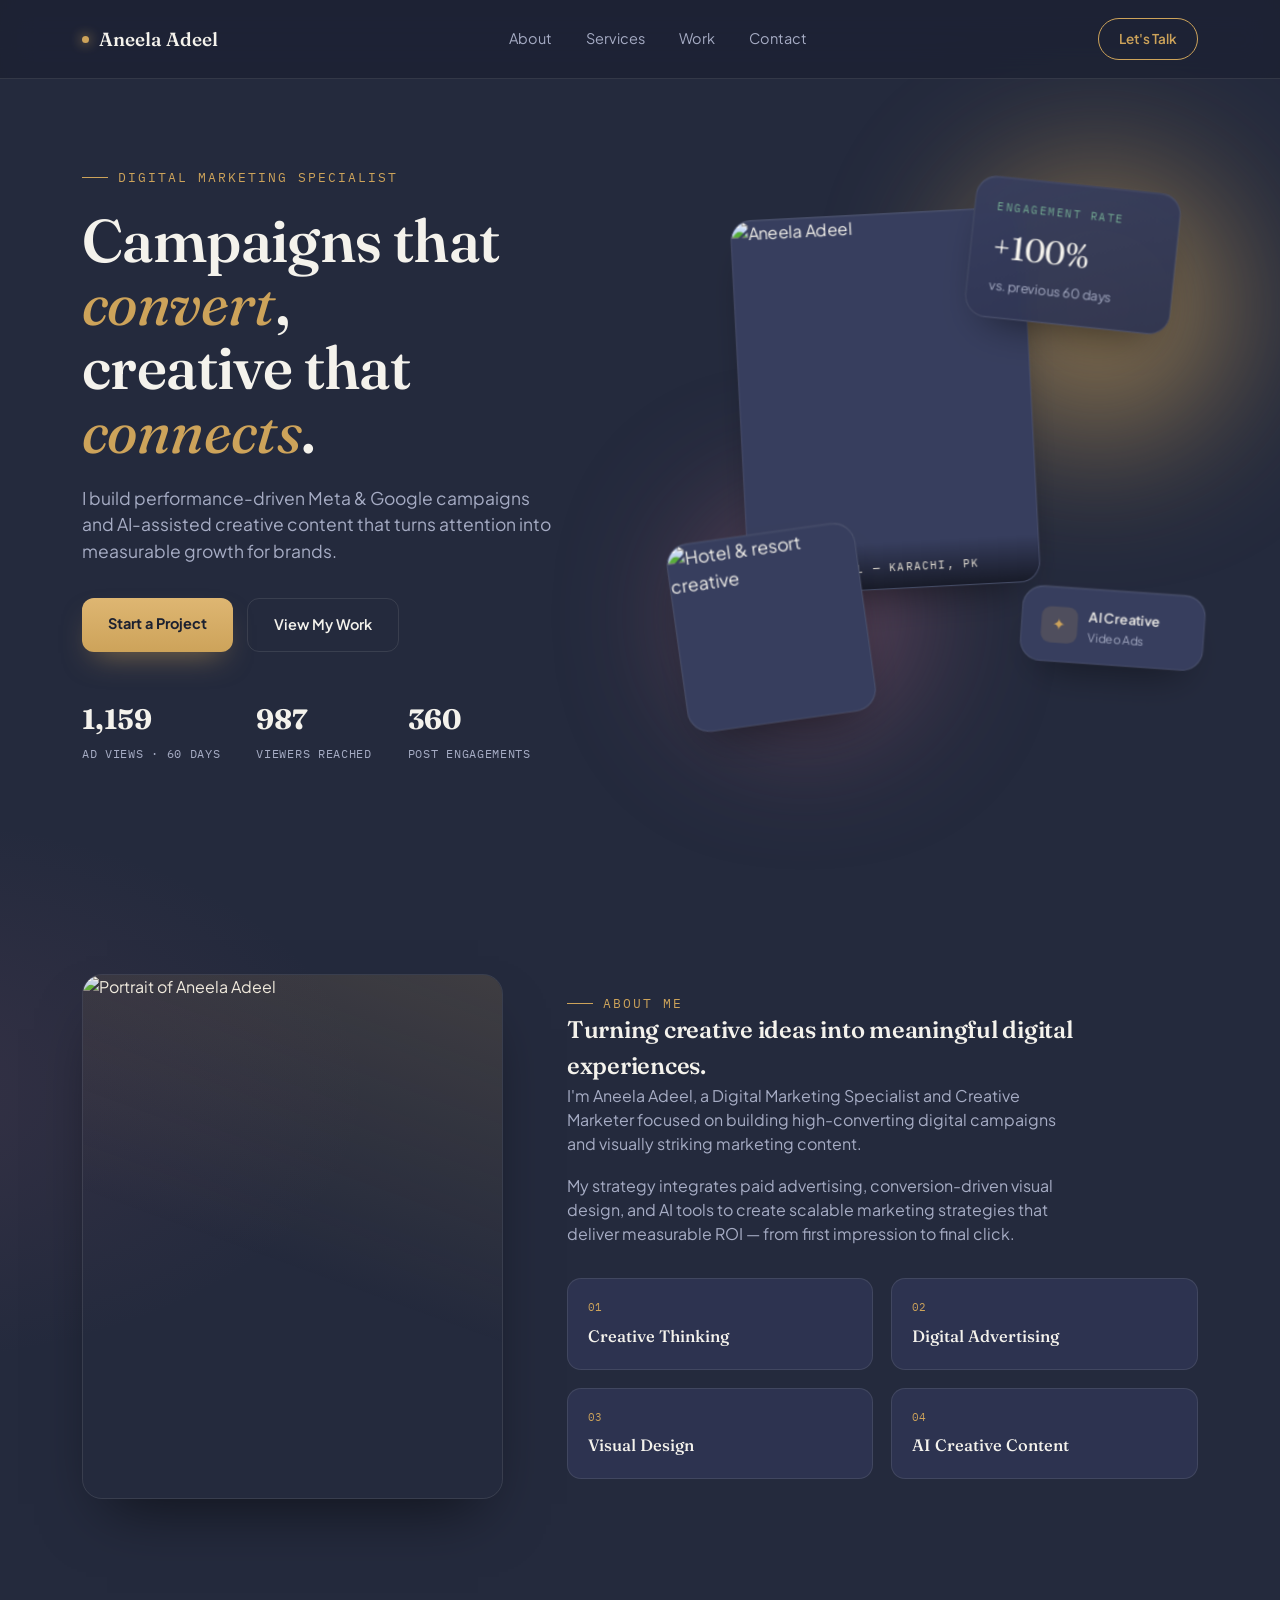
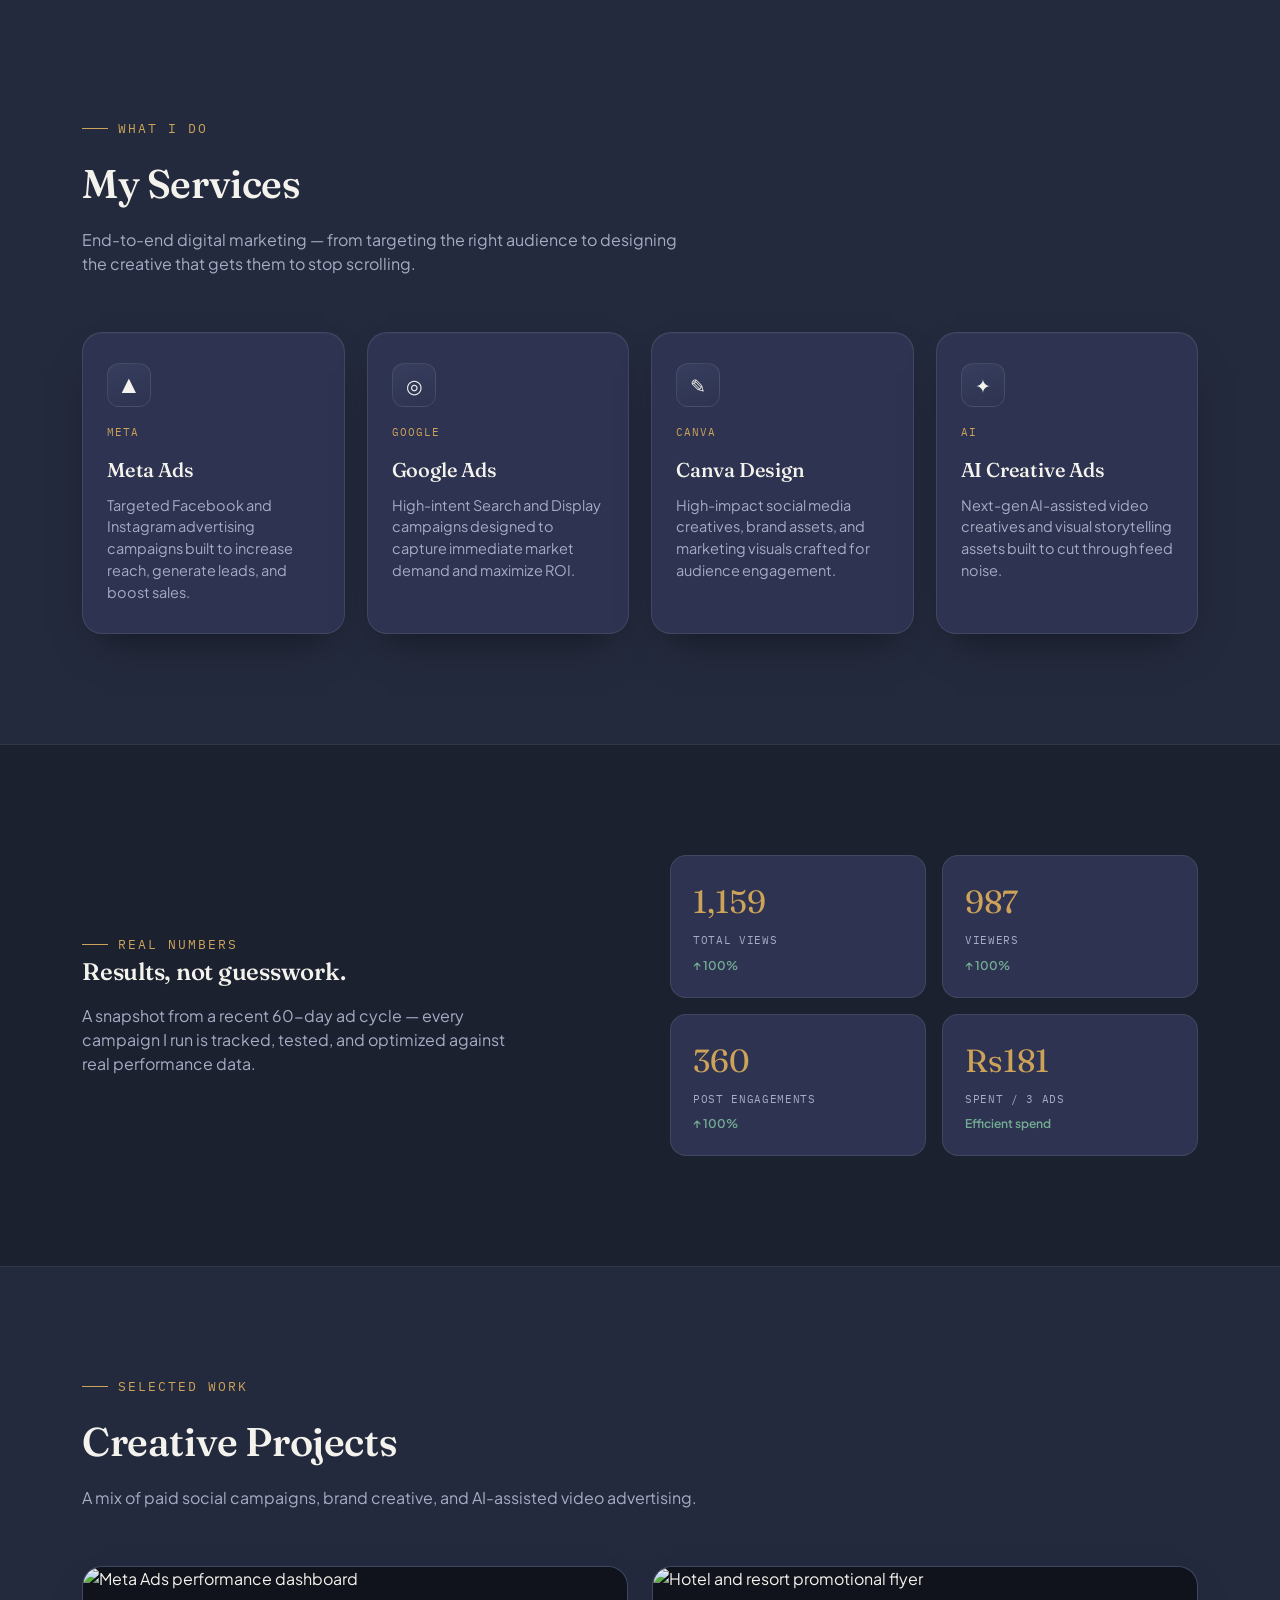
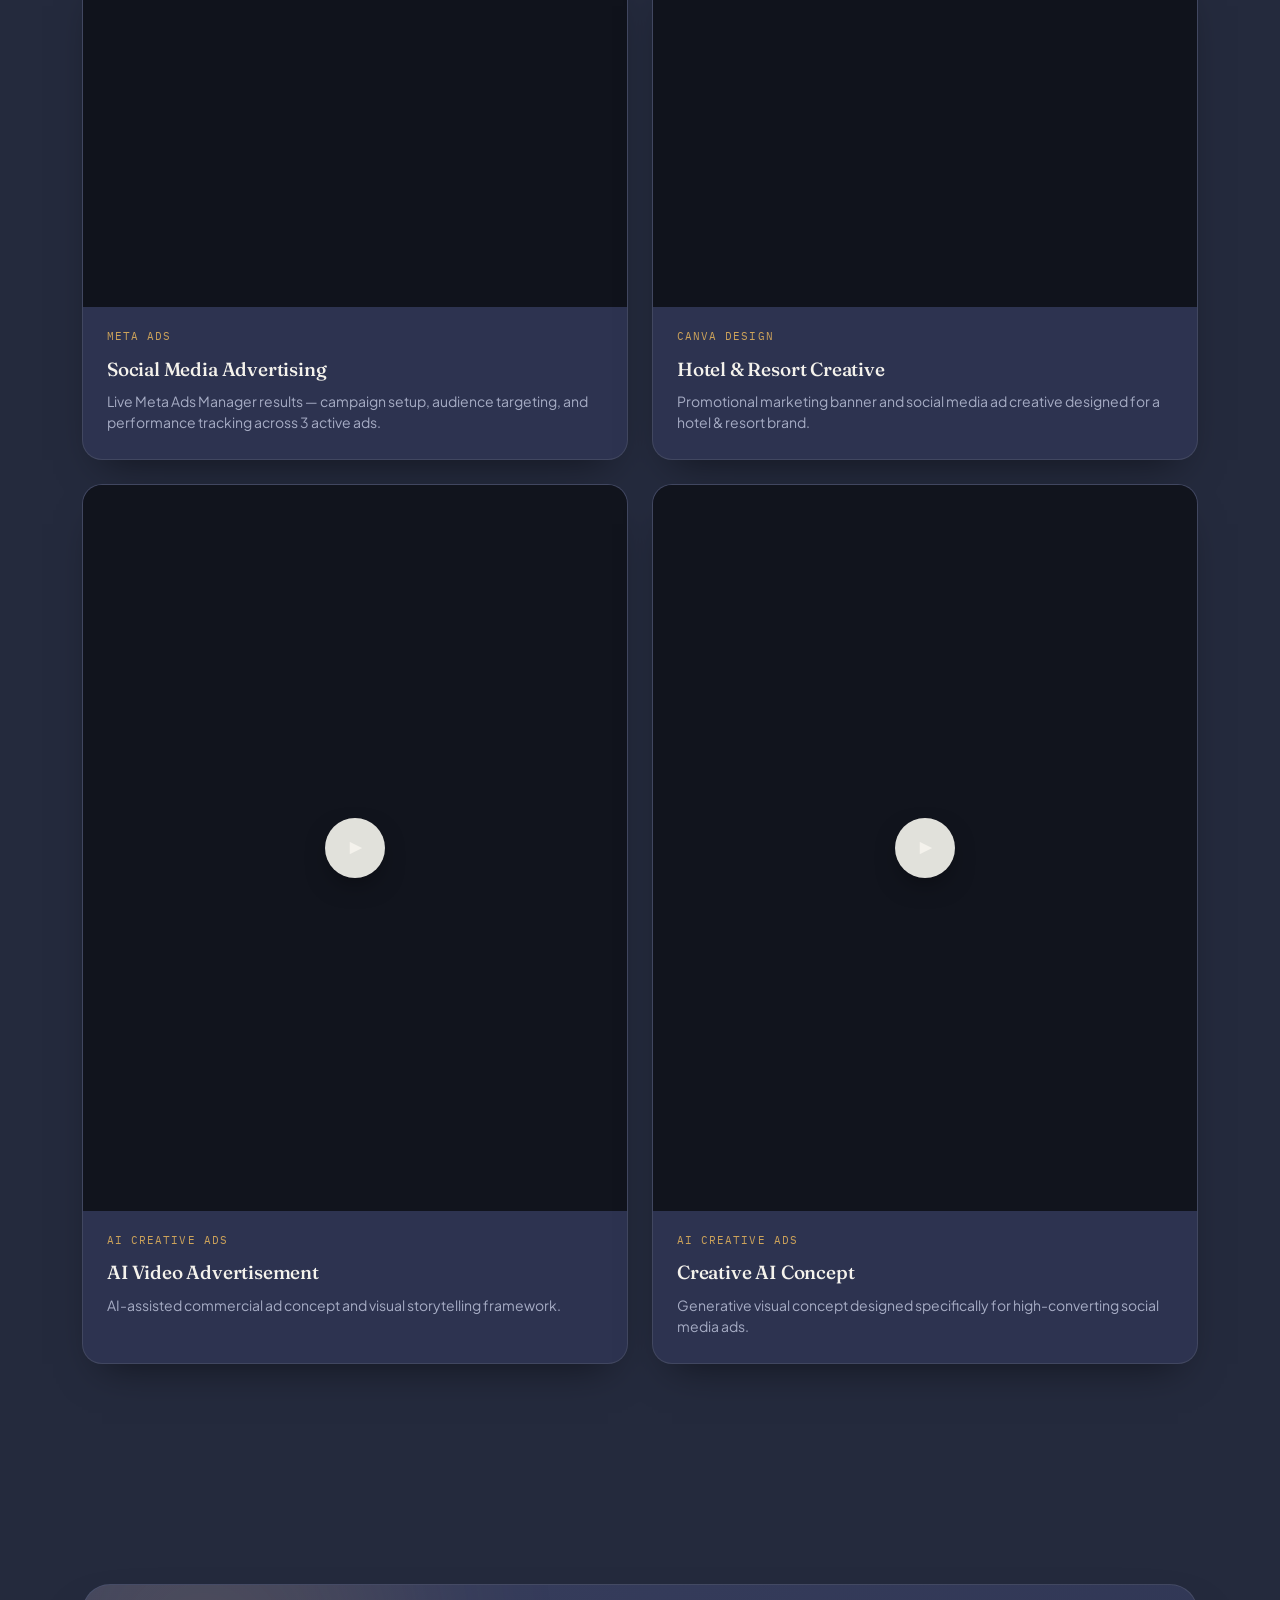
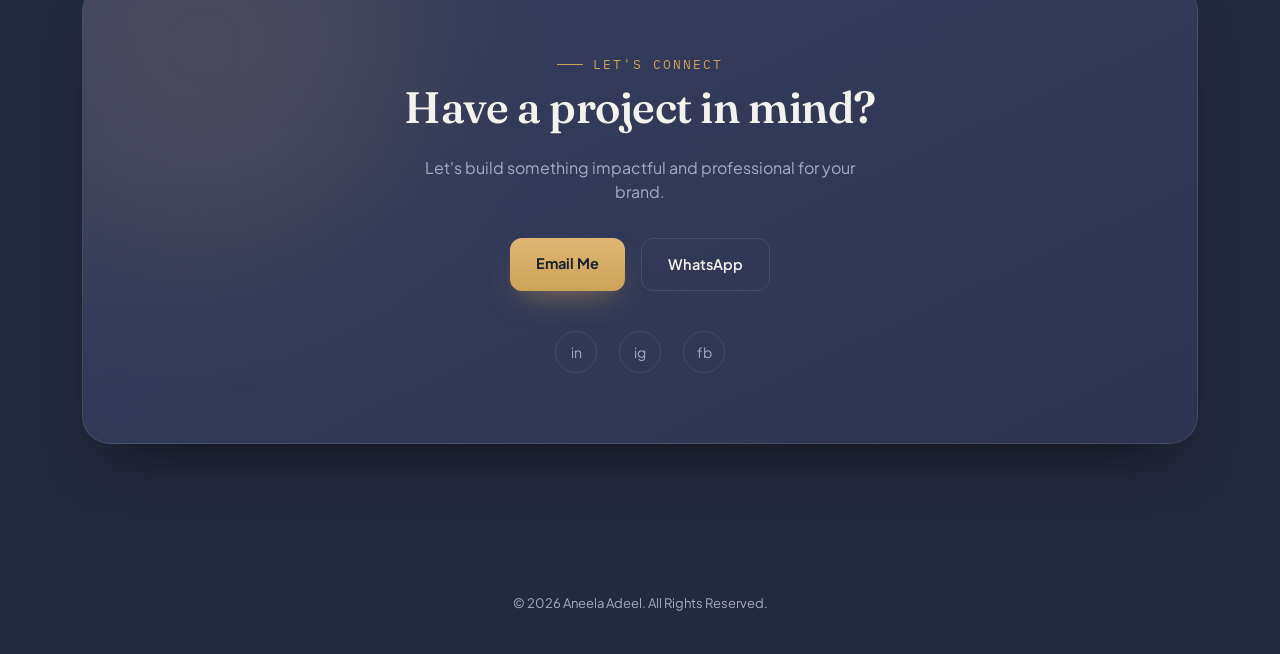
==== commit 6e822480: "Add files via upload" ====
--- a/index.html
+++ b/index.html
@@ -1,217 +1,680 @@
 <!DOCTYPE html>
 <html lang="en">
 <head>
-    <meta charset="UTF-8">
-    <meta name="viewport" content="width=device-width, initial-scale=1.0">
-    <title>Aneela Adeel | Digital Marketing Specialist</title>
-    <!-- Google Fonts -->
-    <link rel="preconnect" href="https://fonts.googleapis.com">
-    <link rel="preconnect" href="https://fonts.gstatic.com" crossorigin>
-    <link href="https://fonts.googleapis.com/css2?family=Inter:wght@300;400;500;600;700&display=swap" rel="stylesheet">
-    <!-- FontAwesome Icons -->
-    <link rel="stylesheet" href="https://cdnjs.cloudflare.com/ajax/libs/font-awesome/6.4.0/css/all.min.css">
-    <!-- Style CSS Link -->
-    <link rel="stylesheet" href="style.css">
+<meta charset="UTF-8">
+<meta name="viewport" content="width=device-width, initial-scale=1.0">
+<title>Aneela Adeel | Digital Marketing Specialist</title>
+<link rel="preconnect" href="https://fonts.googleapis.com">
+<link rel="preconnect" href="https://fonts.gstatic.com" crossorigin>
+<link href="https://fonts.googleapis.com/css2?family=Fraunces:opsz,wght@9..144,300;9..144,450;9..144,560;9..144,650&family=Plus+Jakarta+Sans:wght@400;500;600;700;800&family=IBM+Plex+Mono:wght@400;500&display=swap" rel="stylesheet">
+<style>
+  :root{
+    --bg:#242A3D;
+    --bg-deep:#1C2130;
+    --panel:#2D3350;
+    --panel-raised:#373E5E;
+    --hairline:rgba(244,242,236,0.10);
+    --ink:#F4F2EC;
+    --ink-muted:#A6ACC4;
+    --gold:#CDA35A;
+    --gold-soft:rgba(205,163,90,0.16);
+    --wine:#9A5E78;
+    --sage:#74AC93;
+    --shadow-1: 0 1px 0 rgba(255,255,255,0.04) inset, 0 20px 40px -20px rgba(0,0,0,0.55);
+    --shadow-2: 0 30px 60px -25px rgba(0,0,0,0.6);
+    --radius: 20px;
+  }
+
+  *{margin:0;padding:0;box-sizing:border-box;}
+
+  html{scroll-behavior:smooth;}
+
+  body{
+    background:
+      radial-gradient(1100px 600px at 85% -10%, rgba(205,163,90,0.14), transparent 60%),
+      radial-gradient(900px 500px at -10% 20%, rgba(154,94,120,0.14), transparent 55%),
+      var(--bg);
+    color:var(--ink);
+    font-family:'Plus Jakarta Sans', sans-serif;
+    line-height:1.5;
+    overflow-x:hidden;
+  }
+
+  ::selection{background:var(--gold); color:#1C2130;}
+
+  a{color:inherit; text-decoration:none;}
+
+  .wrap{max-width:1180px; margin:0 auto; padding:0 32px;}
+
+  .eyebrow{
+    font-family:'IBM Plex Mono', monospace;
+    font-size:12.5px;
+    letter-spacing:0.16em;
+    text-transform:uppercase;
+    color:var(--gold);
+    display:flex;
+    align-items:center;
+    gap:10px;
+  }
+  .eyebrow::before{
+    content:'';
+    width:26px; height:1px;
+    background:var(--gold);
+    display:inline-block;
+  }
+
+  h1,h2,h3{
+    font-family:'Fraunces', serif;
+    font-weight:560;
+    letter-spacing:-0.01em;
+    color:var(--ink);
+  }
+
+  /* ---------- NAV ---------- */
+  header{
+    position:fixed; top:0; left:0; right:0; z-index:100;
+    background:rgba(28,33,48,0.72);
+    backdrop-filter:blur(16px) saturate(140%);
+    -webkit-backdrop-filter:blur(16px) saturate(140%);
+    border-bottom:1px solid var(--hairline);
+  }
+  nav{
+    max-width:1180px; margin:0 auto; padding:18px 32px;
+    display:flex; align-items:center; justify-content:space-between;
+  }
+  .logo{
+    font-family:'Fraunces', serif; font-size:19px; font-weight:560;
+    display:flex; align-items:center; gap:10px;
+  }
+  .logo .dot{width:7px;height:7px;border-radius:50%;background:var(--gold); box-shadow:0 0 12px var(--gold);}
+  .navlinks{display:flex; gap:34px; font-size:14.5px; color:var(--ink-muted);}
+  .navlinks a{transition:color .2s ease; position:relative;}
+  .navlinks a:hover{color:var(--ink);}
+  .nav-cta{
+    font-size:13.5px; font-weight:600; padding:10px 20px;
+    border:1px solid var(--gold); border-radius:999px; color:var(--gold);
+    transition:all .25s ease;
+  }
+  .nav-cta:hover{background:var(--gold); color:#1C2130;}
+  .navlinks, .nav-cta{ }
+  @media(max-width:760px){ .navlinks{display:none;} }
+
+  /* ---------- HERO ---------- */
+  .hero{
+    padding:168px 0 100px;
+    position:relative;
+  }
+  .hero-grid{
+    display:grid; grid-template-columns:1.05fr 0.95fr; gap:56px; align-items:center;
+  }
+  .hero h1{
+    font-size:clamp(38px, 5vw, 60px);
+    line-height:1.06;
+    margin:22px 0 22px;
+  }
+  .hero h1 em{
+    font-style:italic; color:var(--gold); font-weight:450;
+  }
+  .hero p.lede{
+    font-size:17.5px; color:var(--ink-muted); max-width:480px; margin-bottom:34px;
+  }
+  .hero-ctas{display:flex; gap:14px; flex-wrap:wrap; margin-bottom:46px;}
+  .btn-primary{
+    background:linear-gradient(180deg, #DEB672, var(--gold));
+    color:#1C2130; font-weight:700; font-size:14.5px;
+    padding:15px 26px; border-radius:12px;
+    box-shadow:0 14px 30px -12px rgba(205,163,90,0.55);
+    transition:transform .25s ease, box-shadow .25s ease;
+    display:inline-block;
+  }
+  .btn-primary:hover{transform:translateY(-3px); box-shadow:0 20px 36px -12px rgba(205,163,90,0.65);}
+  .btn-ghost{
+    border:1px solid var(--hairline); color:var(--ink);
+    font-weight:600; font-size:14.5px; padding:15px 26px; border-radius:12px;
+    transition:all .25s ease;
+  }
+  .btn-ghost:hover{border-color:var(--gold); background:var(--gold-soft);}
+
+  .stat-strip{display:flex; gap:36px; flex-wrap:wrap;}
+  .stat-strip .stat b{
+    font-family:'Fraunces', serif; font-size:28px; display:block; color:var(--ink);
+  }
+  .stat-strip .stat span{
+    font-family:'IBM Plex Mono', monospace; font-size:11.5px; letter-spacing:.06em;
+    text-transform:uppercase; color:var(--ink-muted);
+  }
+
+  /* 3D hero stack — signature element */
+  .stage{
+    perspective:1400px;
+    position:relative;
+    height:520px;
+  }
+  .stack{
+    position:relative; width:100%; height:100%;
+    transform-style:preserve-3d;
+    transition:transform .15s ease-out;
+  }
+  .card3d{
+    position:absolute;
+    border-radius:var(--radius);
+    box-shadow:var(--shadow-1);
+    background:var(--panel-raised);
+    border:1px solid var(--hairline);
+    overflow:hidden;
+    transform:translateZ(0);
+  }
+  .card-photo{
+    width:280px; height:360px; left:50%; top:18px; margin-left:-198px;
+    transform:translateZ(60px) rotate(-3deg);
+    z-index:3;
+  }
+  .card-photo img{width:100%; height:100%; object-fit:cover; display:block; filter:saturate(1.03) contrast(1.03);}
+  .card-photo .tag{
+    position:absolute; bottom:0; left:0; right:0;
+    background:linear-gradient(0deg, rgba(20,23,34,0.88), transparent);
+    padding:16px 16px 12px; font-family:'IBM Plex Mono', monospace; font-size:11px;
+    letter-spacing:.08em; text-transform:uppercase; color:#EDE7DA;
+  }
+
+  .card-stat{
+    width:190px; padding:20px; right:8%; top:0px;
+    transform:translateZ(110px) rotate(6deg);
+    z-index:4;
+    background:linear-gradient(160deg, rgba(55,62,94,0.92), rgba(45,51,80,0.92));
+    backdrop-filter:blur(6px);
+  }
+  .card-stat .k{font-family:'IBM Plex Mono', monospace; font-size:10.5px; color:var(--sage); letter-spacing:.08em; text-transform:uppercase;}
+  .card-stat .v{font-family:'Fraunces', serif; font-size:30px; margin-top:6px;}
+  .card-stat .d{font-size:12px; color:var(--ink-muted); margin-top:4px;}
+
+  .card-mini{
+    width:170px; height:170px; left:2%; bottom:6%;
+    transform:translateZ(150px) rotate(-8deg);
+    z-index:5;
+  }
+  .card-mini img{width:100%; height:100%; object-fit:cover; display:block;}
+
+  .card-chip{
+    width:172px; padding:16px 18px; right:2%; bottom:14%;
+    transform:translateZ(90px) rotate(4deg);
+    z-index:2;
+    display:flex; align-items:center; gap:10px;
+  }
+  .card-chip .ico{
+    width:34px; height:34px; border-radius:9px; background:var(--gold-soft);
+    display:flex; align-items:center; justify-content:center; color:var(--gold); font-size:15px; flex-shrink:0;
+  }
+  .card-chip .txt{font-size:12.5px; font-weight:600; color:var(--ink);}
+  .card-chip .txt small{display:block; font-weight:400; color:var(--ink-muted); font-size:11px; margin-top:2px;}
+
+  .glow-orb{
+    position:absolute; border-radius:50%; filter:blur(70px); opacity:.55; z-index:0;
+    pointer-events:none;
+  }
+  .glow-orb.a{width:280px; height:280px; background:var(--gold); top:-40px; right:-40px;}
+  .glow-orb.b{width:220px; height:220px; background:var(--wine); bottom:0; left:0;}
+
+  @media(max-width:900px){
+    .hero-grid{grid-template-columns:1fr;}
+    .stage{height:420px; margin-top:20px;}
+    .card-photo{width:230px; height:300px; margin-left:-160px;}
+  }
+
+  /* ---------- SECTION SHELL ---------- */
+  section{padding:110px 0; position:relative;}
+  .section-head{max-width:620px; margin-bottom:56px;}
+  .section-head h2{font-size:clamp(28px,3.6vw,40px); margin-top:16px;}
+  .section-head p{color:var(--ink-muted); margin-top:14px; font-size:16px;}
+
+  .reveal{opacity:0; transform:translateY(28px); transition:opacity .7s ease, transform .7s ease;}
+  .reveal.in{opacity:1; transform:translateY(0);}
+
+  /* ---------- ABOUT ---------- */
+  .about-grid{display:grid; grid-template-columns:0.8fr 1.2fr; gap:64px; align-items:center;}
+  .about-photo{
+    position:relative; border-radius:var(--radius); overflow:hidden;
+    box-shadow:var(--shadow-2); border:1px solid var(--hairline);
+    transform-style:preserve-3d;
+  }
+  .about-photo img{width:100%; display:block; aspect-ratio:4/5; object-fit:cover;}
+  .about-photo::after{
+    content:'';
+    position:absolute; inset:0;
+    background:linear-gradient(200deg, rgba(205,163,90,0.16), transparent 55%);
+  }
+  .about-copy p{color:var(--ink-muted); font-size:16px; margin-bottom:18px; max-width:520px;}
+  .pillars{display:grid; grid-template-columns:1fr 1fr; gap:18px; margin-top:32px;}
+  .pillar{
+    background:var(--panel); border:1px solid var(--hairline); border-radius:14px;
+    padding:20px; transition:transform .3s ease, border-color .3s ease;
+  }
+  .pillar:hover{transform:translateY(-4px); border-color:var(--gold);}
+  .pillar .num{font-family:'IBM Plex Mono', monospace; font-size:11px; color:var(--gold);}
+  .pillar h4{font-family:'Fraunces',serif; font-weight:500; font-size:16.5px; margin-top:8px;}
+
+  @media(max-width:860px){ .about-grid{grid-template-columns:1fr;} }
+
+  /* ---------- SERVICES (3D tilt cards) ---------- */
+  .services-grid{
+    display:grid; grid-template-columns:repeat(4, 1fr); gap:22px;
+  }
+  .svc{
+    background:var(--panel);
+    border:1px solid var(--hairline);
+    border-radius:var(--radius);
+    padding:30px 24px;
+    position:relative;
+    transform-style:preserve-3d;
+    transition:transform .25s ease, box-shadow .25s ease, border-color .25s ease;
+    box-shadow:var(--shadow-1);
+  }
+  .svc:hover{border-color:rgba(205,163,90,0.5); box-shadow:0 30px 50px -22px rgba(0,0,0,0.55);}
+  .svc .tag{
+    font-family:'IBM Plex Mono', monospace; font-size:10.5px; letter-spacing:.1em;
+    color:var(--gold); text-transform:uppercase;
+  }
+  .svc h3{font-size:20px; margin:14px 0 10px; font-weight:520;}
+  .svc p{font-size:14.5px; color:var(--ink-muted);}
+  .svc .icon{
+    width:44px; height:44px; border-radius:12px;
+    background:linear-gradient(160deg, var(--panel-raised), var(--panel));
+    border:1px solid var(--hairline);
+    display:flex; align-items:center; justify-content:center;
+    margin-bottom:18px; font-size:19px;
+    transform:translateZ(30px);
+  }
+  @media(max-width:940px){ .services-grid{grid-template-columns:1fr 1fr;} }
+  @media(max-width:560px){ .services-grid{grid-template-columns:1fr;} }
+
+  /* ---------- RESULTS STRIP ---------- */
+  .results{
+    background:var(--bg-deep);
+    border-top:1px solid var(--hairline);
+    border-bottom:1px solid var(--hairline);
+  }
+  .results-inner{
+    display:grid; grid-template-columns:1fr 1fr; gap:60px; align-items:center;
+  }
+  .results-copy p{color:var(--ink-muted); font-size:16px; margin-top:14px; max-width:440px;}
+  .results-cards{display:grid; grid-template-columns:1fr 1fr; gap:16px;}
+  .rcard{
+    background:var(--panel); border:1px solid var(--hairline); border-radius:16px;
+    padding:22px; transition:transform .3s ease;
+  }
+  .rcard:hover{transform:translateY(-5px);}
+  .rcard .v{font-family:'Fraunces',serif; font-size:32px; color:var(--gold);}
+  .rcard .l{font-family:'IBM Plex Mono', monospace; font-size:11px; color:var(--ink-muted); text-transform:uppercase; letter-spacing:.06em; margin-top:6px;}
+  .rcard .up{color:var(--sage); font-size:12px; font-weight:600; margin-top:8px;}
+  @media(max-width:860px){ .results-inner{grid-template-columns:1fr;} }
+
+  /* ---------- WORK ---------- */
+  .work-grid{
+    display:grid; grid-template-columns:repeat(2, 1fr); gap:24px;
+  }
+  .work-item{
+    border-radius:var(--radius); overflow:hidden;
+    background:var(--panel); border:1px solid var(--hairline);
+    box-shadow:var(--shadow-1);
+    transform-style:preserve-3d;
+    transition:transform .35s ease, box-shadow .35s ease;
+  }
+  .work-item:hover{transform:translateY(-8px) rotateX(2deg); box-shadow:var(--shadow-2);}
+  .work-media{position:relative; aspect-ratio:16/10; overflow:hidden; background:#10131c;}
+  .work-media img, .work-media video{width:100%; height:100%; object-fit:cover; display:block;}
+  .work-item.tall .work-media{aspect-ratio:9/12;}
+  .play-btn{
+    position:absolute; inset:0; display:flex; align-items:center; justify-content:center;
+    background:rgba(20,23,34,0.28); cursor:pointer; transition:background .25s ease;
+  }
+  .play-btn .circle{
+    width:60px; height:60px; border-radius:50%;
+    background:rgba(244,242,236,0.92);
+    display:flex; align-items:center; justify-content:center;
+    box-shadow:0 10px 26px -8px rgba(0,0,0,0.5);
+    transition:transform .25s ease;
+  }
+  .play-btn:hover .circle{transform:scale(1.08);}
+  .play-btn.hidden{opacity:0; pointer-events:none;}
+  .work-body{padding:22px 24px 26px;}
+  .work-tag{font-family:'IBM Plex Mono', monospace; font-size:10.5px; letter-spacing:.1em; color:var(--gold); text-transform:uppercase;}
+  .work-body h3{font-size:19px; margin:10px 0 8px; font-weight:520;}
+  .work-body p{font-size:14px; color:var(--ink-muted);}
+  @media(max-width:820px){ .work-grid{grid-template-columns:1fr;} }
+
+  /* ---------- CONTACT ---------- */
+  .contact-panel{
+    background:linear-gradient(155deg, var(--panel-raised), var(--panel));
+    border:1px solid var(--hairline);
+    border-radius:28px;
+    padding:70px 60px;
+    text-align:center;
+    position:relative;
+    overflow:hidden;
+    box-shadow:var(--shadow-2);
+  }
+  .contact-panel::before{
+    content:''; position:absolute; width:400px; height:400px; border-radius:50%;
+    background:var(--gold); opacity:.14; filter:blur(90px); top:-140px; left:-80px;
+  }
+  .contact-panel h2{font-size:clamp(30px,4vw,44px); position:relative;}
+  .contact-panel p{color:var(--ink-muted); max-width:460px; margin:16px auto 34px; position:relative; font-size:16px;}
+  .contact-ctas{display:flex; gap:16px; justify-content:center; flex-wrap:wrap; position:relative;}
+  .socials{display:flex; gap:22px; justify-content:center; margin-top:40px; position:relative;}
+  .socials a{
+    width:42px; height:42px; border-radius:50%; border:1px solid var(--hairline);
+    display:flex; align-items:center; justify-content:center; font-size:14px; color:var(--ink-muted);
+    transition:all .25s ease;
+  }
+  .socials a:hover{border-color:var(--gold); color:var(--gold); transform:translateY(-3px);}
+  @media(max-width:640px){ .contact-panel{padding:48px 26px;} }
+
+  footer{padding:40px 0; text-align:center; color:var(--ink-muted); font-size:13px;}
+
+  /* focus states */
+  a:focus-visible, button:focus-visible{outline:2px solid var(--gold); outline-offset:3px;}
+
+  @media (prefers-reduced-motion: reduce){
+    *{animation:none !important; transition:none !important;}
+    .stack{transform:none !important;}
+  }
+</style>
 </head>
 <body>
 
-    <!-- Header Navigation -->
-    <header class="navbar">
-        <div class="container nav-container">
-            <a href="#home" class="logo">Aneela Adeel</a>
-            <nav class="nav-links">
-                <a href="#home">Home</a>
-                <a href="#about">About</a>
-                <a href="#services">Services</a>
-                <a href="#work">My Work</a>
-                <a href="#contact">Contact</a>
-            </nav>
-        </div>
-    </header>
-
-    <!-- Hero Section -->
-    <section id="home" class="hero-section">
-        <div class="container hero-content">
-            <span class="badge">DIGITAL MARKETING SPECIALIST</span>
-            <h1 class="hero-title">Creative Digital Marketing That Gets Attention.</h1>
-            <p class="hero-description">
-                I help businesses build a stronger digital presence through performance advertising, creative design, and AI-powered marketing content.
-            </p>
-            <div class="hero-buttons">
-                <a href="#work" class="btn btn-primary">View My Work</a>
-                <a href="#contact" class="btn btn-secondary">Let's Work Together</a>
-            </div>
-            <div class="skills-pills">
-                <span><i class="fa-brands fa-facebook-f"></i> Meta Ads</span>
-                <span><i class="fa-solid fa-magnifying-glass"></i> Google Ads</span>
-                <span><i class="fa-solid fa-pen-nib"></i> Canva Design</span>
-                <span><i class="fa-solid fa-robot"></i> AI Creative Ads</span>
-            </div>
-        </div>
-    </section>
-
-    <!-- About Section -->
-    <section id="about" class="about-section">
-        <div class="container">
-            <span class="section-subtitle">ABOUT ME</span>
-            <h2 class="section-title">Turning creative ideas into meaningful digital experiences.</h2>
-            <div class="about-grid">
-                <div class="about-text">
-                    <p>
-                        I'm Aneela Adeel, a Digital Marketing Specialist and Creative Marketer focused on building high-converting digital campaigns and visually striking marketing content.
-                    </p>
-                    <p>
-                        My strategy integrates paid advertising, conversion-driven visual design, and AI tools to create scalable marketing strategies that deliver measurable ROI.
-                    </p>
-                </div>
-                <div class="about-highlights">
-                    <div class="highlight-card">
-                        <span class="num">01</span>
-                        <h4>Creative Thinking</h4>
-                    </div>
-                    <div class="highlight-card">
-                        <span class="num">02</span>
-                        <h4>Digital Advertising</h4>
-                    </div>
-                    <div class="highlight-card">
-                        <span class="num">03</span>
-                        <h4>Visual Design</h4>
-                    </div>
-                    <div class="highlight-card">
-                        <span class="num">04</span>
-                        <h4>AI Creative Content</h4>
-                    </div>
-                </div>
-            </div>
-        </div>
-    </section>
-
-    <!-- Services Section -->
-    <section id="services" class="services-section">
-        <div class="container">
-            <span class="section-subtitle">WHAT I DO</span>
-            <h2 class="section-title">My Services</h2>
-            
-            <div class="services-grid">
-                <div class="service-card">
-                    <span class="card-number">01 / META</span>
-                    <h3>Meta Ads</h3>
-                    <p>Targeted Facebook and Instagram advertising campaigns built to increase reach, generate leads, and boost sales.</p>
-                </div>
-
-                <div class="service-card">
-                    <span class="card-number">02 / GOOGLE</span>
-                    <h3>Google Ads</h3>
-                    <p>High-intent Search and Display campaigns designed to capture immediate market demand and maximize ROI.</p>
-                </div>
-
-                <div class="service-card">
-                    <span class="card-number">03 / CANVA</span>
-                    <h3>Canva Design</h3>
-                    <p>High-impact social media creatives, brand assets, and marketing visuals crafted for audience engagement.</p>
-                </div>
-
-                <div class="service-card">
-                    <span class="card-number">04 / AI</span>
-                    <h3>AI Creative Ads</h3>
-                    <p>Next-gen AI-assisted video creatives and visual storytelling assets built to cut through feed noise.</p>
-                </div>
-            </div>
-        </div>
-    </section>
-
-    <!-- Portfolio / Work Section -->
-    <section id="work" class="work-section">
-        <div class="container">
-            <span class="section-subtitle">SELECTED WORK</span>
-            <h2 class="section-title">Creative Projects</h2>
-
-            <div class="portfolio-grid">
-                <!-- Project 1 -->
-                <div class="project-card">
-                    <div class="project-image">
-                        <img src="images/meta-ads.jpg" alt="Meta Ads Campaign Performance">
-                    </div>
-                    <div class="project-info">
-                        <span class="tag">META ADS</span>
-                        <h3>Social Media Advertising</h3>
-                        <p>Meta advertising campaign setup, audience targeting, and performance metrics tracking.</p>
-                    </div>
-                </div>
-
-                <!-- Project 2 -->
-                <div class="project-card">
-                    <div class="project-image">
-                        <img src="images/canva-hotel.jpg" alt="Hotel & Resort Canva Creative">
-                    </div>
-                    <div class="project-info">
-                        <span class="tag">CANVA DESIGN</span>
-                        <h3>Hotel & Resort Creative</h3>
-                        <p>Promotional marketing banner and social media ad creative designed using Canva.</p>
-                    </div>
-                </div>
-
-                <!-- Project 3 (Video) -->
-                <div class="project-card">
-                    <div class="project-media">
-                        <video controls poster="images/video1-poster.jpg">
-                            <source src="videos/ai-ad-1.mp4" type="video/mp4">
-                            Your browser does not support the video tag.
-                        </video>
-                    </div>
-                    <div class="project-info">
-                        <span class="tag">AI CREATIVE ADS</span>
-                        <h3>AI Video Advertisement</h3>
-                        <p>AI-assisted commercial ad concept and visual storytelling framework.</p>
-                    </div>
-                </div>
-
-                <!-- Project 4 (Video) -->
-                <div class="project-card">
-                    <div class="project-media">
-                        <video controls poster="images/video2-poster.jpg">
-                            <source src="videos/ai-ad-2.mp4" type="video/mp4">
-                            Your browser does not support the video tag.
-                        </video>
-                    </div>
-                    <div class="project-info">
-                        <span class="tag">AI CREATIVE ADS</span>
-                        <h3>Creative AI Concept</h3>
-                        <p>Generative visual concept designed specifically for high-converting social media ads.</p>
-                    </div>
-                </div>
-            </div>
-        </div>
-    </section>
-
-    <!-- Contact Section -->
-    <section id="contact" class="contact-section">
-        <div class="container contact-container">
-            <span class="section-subtitle">LET'S CONNECT</span>
-            <h2 class="section-title">Have a project in mind?</h2>
-            <p>Let's build something impactful and professional for your brand.</p>
-            
-            <div class="contact-buttons">
-                <a href="mailto:aneelaadeel.digital@gmail.com" class="btn btn-primary"><i class="fa-regular fa-envelope"></i> Email Me</a>
-                <a href="https://wa.me/" class="btn btn-whatsapp" target="_blank"><i class="fa-brands fa-whatsapp"></i> WhatsApp</a>
-            </div>
-        </div>
-    </section>
-
-    <!-- Footer -->
-    <footer class="footer">
-        <div class="container footer-content">
-            <p class="footer-logo">Aneela Adeel</p>
-            <div class="social-links">
-                <a href="https://linkedin.com" target="_blank"><i class="fa-brands fa-linkedin"></i> LinkedIn</a>
-                <a href="https://instagram.com" target="_blank"><i class="fa-brands fa-instagram"></i> Instagram</a>
-                <a href="https://facebook.com" target="_blank"><i class="fa-brands fa-facebook"></i> Facebook</a>
-            </div>
-            <p class="copyright">&copy; 2026 Aneela Adeel. All Rights Reserved.</p>
-        </div>
-    </footer>
-
-    <!-- JavaScript File Link -->
-    <script src="script.js"></script>
+<header>
+  <nav>
+    <div class="logo"><span class="dot"></span>Aneela Adeel</div>
+    <div class="navlinks">
+      <a href="#about">About</a>
+      <a href="#services">Services</a>
+      <a href="#work">Work</a>
+      <a href="#contact">Contact</a>
+    </div>
+    <a class="nav-cta" href="#contact">Let's Talk</a>
+  </nav>
+</header>
+
+<section class="hero">
+  <div class="wrap hero-grid">
+    <div>
+      <div class="eyebrow">Digital Marketing Specialist</div>
+      <h1>Campaigns that <em>convert</em>,<br>creative that <em>connects</em>.</h1>
+      <p class="lede">I build performance-driven Meta &amp; Google campaigns and AI-assisted creative content that turns attention into measurable growth for brands.</p>
+      <div class="hero-ctas">
+        <a class="btn-primary" href="#contact">Start a Project</a>
+        <a class="btn-ghost" href="#work">View My Work</a>
+      </div>
+      <div class="stat-strip">
+        <div class="stat"><b>1,159</b><span>Ad Views · 60 Days</span></div>
+        <div class="stat"><b>987</b><span>Viewers Reached</span></div>
+        <div class="stat"><b>360</b><span>Post Engagements</span></div>
+      </div>
+    </div>
+
+    <div class="stage" id="stage">
+      <div class="glow-orb a"></div>
+      <div class="glow-orb b"></div>
+      <div class="stack" id="stack">
+        <div class="card3d card-photo">
+          <img src="assets/profile.jpg" alt="Aneela Adeel">
+          <div class="tag">Aneela Adeel — Karachi, PK</div>
+        </div>
+        <div class="card3d card-stat">
+          <div class="k">Engagement Rate</div>
+          <div class="v">+100%</div>
+          <div class="d">vs. previous 60 days</div>
+        </div>
+        <div class="card3d card-mini">
+          <img src="assets/hotel-flyer.jpg" alt="Hotel & resort creative">
+        </div>
+        <div class="card3d card-chip">
+          <div class="ico">✦</div>
+          <div class="txt">AI Creative<small>Video Ads</small></div>
+        </div>
+      </div>
+    </div>
+  </div>
+</section>
+
+<section id="about">
+  <div class="wrap about-grid reveal">
+    <div class="about-photo">
+      <img src="assets/profile.jpg" alt="Portrait of Aneela Adeel">
+    </div>
+    <div class="about-copy">
+      <div class="eyebrow">About Me</div>
+      <h2>Turning creative ideas into meaningful digital experiences.</h2>
+      <p>I'm Aneela Adeel, a Digital Marketing Specialist and Creative Marketer focused on building high-converting digital campaigns and visually striking marketing content.</p>
+      <p>My strategy integrates paid advertising, conversion-driven visual design, and AI tools to create scalable marketing strategies that deliver measurable ROI — from first impression to final click.</p>
+      <div class="pillars">
+        <div class="pillar"><div class="num">01</div><h4>Creative Thinking</h4></div>
+        <div class="pillar"><div class="num">02</div><h4>Digital Advertising</h4></div>
+        <div class="pillar"><div class="num">03</div><h4>Visual Design</h4></div>
+        <div class="pillar"><div class="num">04</div><h4>AI Creative Content</h4></div>
+      </div>
+    </div>
+  </div>
+</section>
+
+<section id="services">
+  <div class="wrap">
+    <div class="section-head reveal">
+      <div class="eyebrow">What I Do</div>
+      <h2>My Services</h2>
+      <p>End-to-end digital marketing — from targeting the right audience to designing the creative that gets them to stop scrolling.</p>
+    </div>
+    <div class="services-grid reveal">
+      <div class="svc" data-tilt>
+        <div class="icon">▲</div>
+        <div class="tag">Meta</div>
+        <h3>Meta Ads</h3>
+        <p>Targeted Facebook and Instagram advertising campaigns built to increase reach, generate leads, and boost sales.</p>
+      </div>
+      <div class="svc" data-tilt>
+        <div class="icon">◎</div>
+        <div class="tag">Google</div>
+        <h3>Google Ads</h3>
+        <p>High-intent Search and Display campaigns designed to capture immediate market demand and maximize ROI.</p>
+      </div>
+      <div class="svc" data-tilt>
+        <div class="icon">✎</div>
+        <div class="tag">Canva</div>
+        <h3>Canva Design</h3>
+        <p>High-impact social media creatives, brand assets, and marketing visuals crafted for audience engagement.</p>
+      </div>
+      <div class="svc" data-tilt>
+        <div class="icon">✦</div>
+        <div class="tag">AI</div>
+        <h3>AI Creative Ads</h3>
+        <p>Next-gen AI-assisted video creatives and visual storytelling assets built to cut through feed noise.</p>
+      </div>
+    </div>
+  </div>
+</section>
+
+<section class="results">
+  <div class="wrap results-inner">
+    <div class="results-copy reveal">
+      <div class="eyebrow">Real Numbers</div>
+      <h2>Results, not guesswork.</h2>
+      <p>A snapshot from a recent 60-day ad cycle — every campaign I run is tracked, tested, and optimized against real performance data.</p>
+    </div>
+    <div class="results-cards reveal">
+      <div class="rcard"><div class="v">1,159</div><div class="l">Total Views</div><div class="up">↑ 100%</div></div>
+      <div class="rcard"><div class="v">987</div><div class="l">Viewers</div><div class="up">↑ 100%</div></div>
+      <div class="rcard"><div class="v">360</div><div class="l">Post Engagements</div><div class="up">↑ 100%</div></div>
+      <div class="rcard"><div class="v">Rs181</div><div class="l">Spent / 3 Ads</div><div class="up">Efficient spend</div></div>
+    </div>
+  </div>
+</section>
+
+<section id="work">
+  <div class="wrap">
+    <div class="section-head reveal">
+      <div class="eyebrow">Selected Work</div>
+      <h2>Creative Projects</h2>
+      <p>A mix of paid social campaigns, brand creative, and AI-assisted video advertising.</p>
+    </div>
+    <div class="work-grid reveal">
+
+      <div class="work-item">
+        <div class="work-media">
+          <img src="assets/meta-dashboard.jpg" alt="Meta Ads performance dashboard">
+        </div>
+        <div class="work-body">
+          <div class="work-tag">Meta Ads</div>
+          <h3>Social Media Advertising</h3>
+          <p>Live Meta Ads Manager results — campaign setup, audience targeting, and performance tracking across 3 active ads.</p>
+        </div>
+      </div>
+
+      <div class="work-item">
+        <div class="work-media">
+          <img src="assets/hotel-flyer.jpg" alt="Hotel and resort promotional flyer">
+        </div>
+        <div class="work-body">
+          <div class="work-tag">Canva Design</div>
+          <h3>Hotel &amp; Resort Creative</h3>
+          <p>Promotional marketing banner and social media ad creative designed for a hotel &amp; resort brand.</p>
+        </div>
+      </div>
+
+      <div class="work-item tall">
+        <div class="work-media">
+          <video src="videos/ai-ad-1.mp4" poster="assets/ai-ad-1-poster.jpg" playsinline loop preload="metadata"></video>
+          <div class="play-btn" data-video-toggle><div class="circle">▶</div></div>
+        </div>
+        <div class="work-body">
+          <div class="work-tag">AI Creative Ads</div>
+          <h3>AI Video Advertisement</h3>
+          <p>AI-assisted commercial ad concept and visual storytelling framework.</p>
+        </div>
+      </div>
+
+      <div class="work-item tall">
+        <div class="work-media">
+          <video src="videos/ai-ad-2.mp4" poster="assets/ai-ad-2-poster.jpg" playsinline loop preload="metadata"></video>
+          <div class="play-btn" data-video-toggle><div class="circle">▶</div></div>
+        </div>
+        <div class="work-body">
+          <div class="work-tag">AI Creative Ads</div>
+          <h3>Creative AI Concept</h3>
+          <p>Generative visual concept designed specifically for high-converting social media ads.</p>
+        </div>
+      </div>
+
+    </div>
+  </div>
+</section>
+
+<section id="contact">
+  <div class="wrap reveal">
+    <div class="contact-panel">
+      <div class="eyebrow" style="justify-content:center;">Let's Connect</div>
+      <h2>Have a project in mind?</h2>
+      <p>Let's build something impactful and professional for your brand.</p>
+      <div class="contact-ctas">
+        <a class="btn-primary" href="mailto:aneelaadeel.digital@gmail.com">Email Me</a>
+        <a class="btn-ghost" href="https://wa.me/" target="_blank" rel="noopener">WhatsApp</a>
+      </div>
+      <div class="socials">
+        <a href="https://linkedin.com" target="_blank" rel="noopener" aria-label="LinkedIn">in</a>
+        <a href="https://instagram.com" target="_blank" rel="noopener" aria-label="Instagram">ig</a>
+        <a href="https://facebook.com" target="_blank" rel="noopener" aria-label="Facebook">fb</a>
+      </div>
+    </div>
+  </div>
+</section>
+
+<footer>© 2026 Aneela Adeel. All Rights Reserved.</footer>
+
+<script>
+  // 3D hero stack parallax
+  (function(){
+    var stage = document.getElementById('stage');
+    var stack = document.getElementById('stack');
+    if(!stage || !stack) return;
+    var reduced = window.matchMedia('(prefers-reduced-motion: reduce)').matches;
+    if(reduced) return;
+
+    stage.addEventListener('mousemove', function(e){
+      var r = stage.getBoundingClientRect();
+      var x = (e.clientX - r.left) / r.width - 0.5;
+      var y = (e.clientY - r.top) / r.height - 0.5;
+      stack.style.transform = 'rotateY(' + (x*14) + 'deg) rotateX(' + (-y*14) + 'deg)';
+    });
+    stage.addEventListener('mouseleave', function(){
+      stack.style.transform = 'rotateY(0deg) rotateX(0deg)';
+    });
+
+    // gentle idle float on touch devices
+    if(window.matchMedia('(hover: none)').matches){
+      var t = 0;
+      setInterval(function(){
+        t += 0.02;
+        stack.style.transform = 'rotateY(' + (Math.sin(t)*6) + 'deg) rotateX(' + (Math.cos(t)*4) + 'deg)';
+      }, 50);
+    }
+  })();
+
+  // tilt for service cards
+  (function(){
+    var reduced = window.matchMedia('(prefers-reduced-motion: reduce)').matches;
+    if(reduced) return;
+    document.querySelectorAll('[data-tilt]').forEach(function(el){
+      el.addEventListener('mousemove', function(e){
+        var r = el.getBoundingClientRect();
+        var x = (e.clientX - r.left) / r.width - 0.5;
+        var y = (e.clientY - r.top) / r.height - 0.5;
+        el.style.transform = 'perspective(700px) rotateY(' + (x*8) + 'deg) rotateX(' + (-y*8) + 'deg) translateY(-4px)';
+      });
+      el.addEventListener('mouseleave', function(){
+        el.style.transform = 'perspective(700px) rotateY(0deg) rotateX(0deg) translateY(0)';
+      });
+    });
+  })();
+
+  // scroll reveal
+  (function(){
+    var els = document.querySelectorAll('.reveal');
+    var io = new IntersectionObserver(function(entries){
+      entries.forEach(function(en){
+        if(en.isIntersecting){ en.target.classList.add('in'); io.unobserve(en.target); }
+      });
+    }, {threshold:0.15});
+    els.forEach(function(el){ io.observe(el); });
+  })();
+
+  // video play/pause toggle
+  (function(){
+    document.querySelectorAll('[data-video-toggle]').forEach(function(btn){
+      var media = btn.previousElementSibling;
+      btn.addEventListener('click', function(){
+        if(media.paused){
+          media.play();
+          btn.classList.add('hidden');
+        } else {
+          media.pause();
+          btn.classList.remove('hidden');
+        }
+      });
+      media.addEventListener('click', function(){
+        if(!media.paused){ media.pause(); btn.classList.remove('hidden'); }
+      });
+      media.addEventListener('ended', function(){ btn.classList.remove('hidden'); });
+    });
+  })();
+
+  // header shadow on scroll
+  (function(){
+    var header = document.querySelector('header');
+    window.addEventListener('scroll', function(){
+      if(window.scrollY > 10){ header.style.boxShadow = '0 10px 30px -20px rgba(0,0,0,0.6)'; }
+      else { header.style.boxShadow = 'none'; }
+    });
+  })();
+</script>
+
 </body>
 </html>
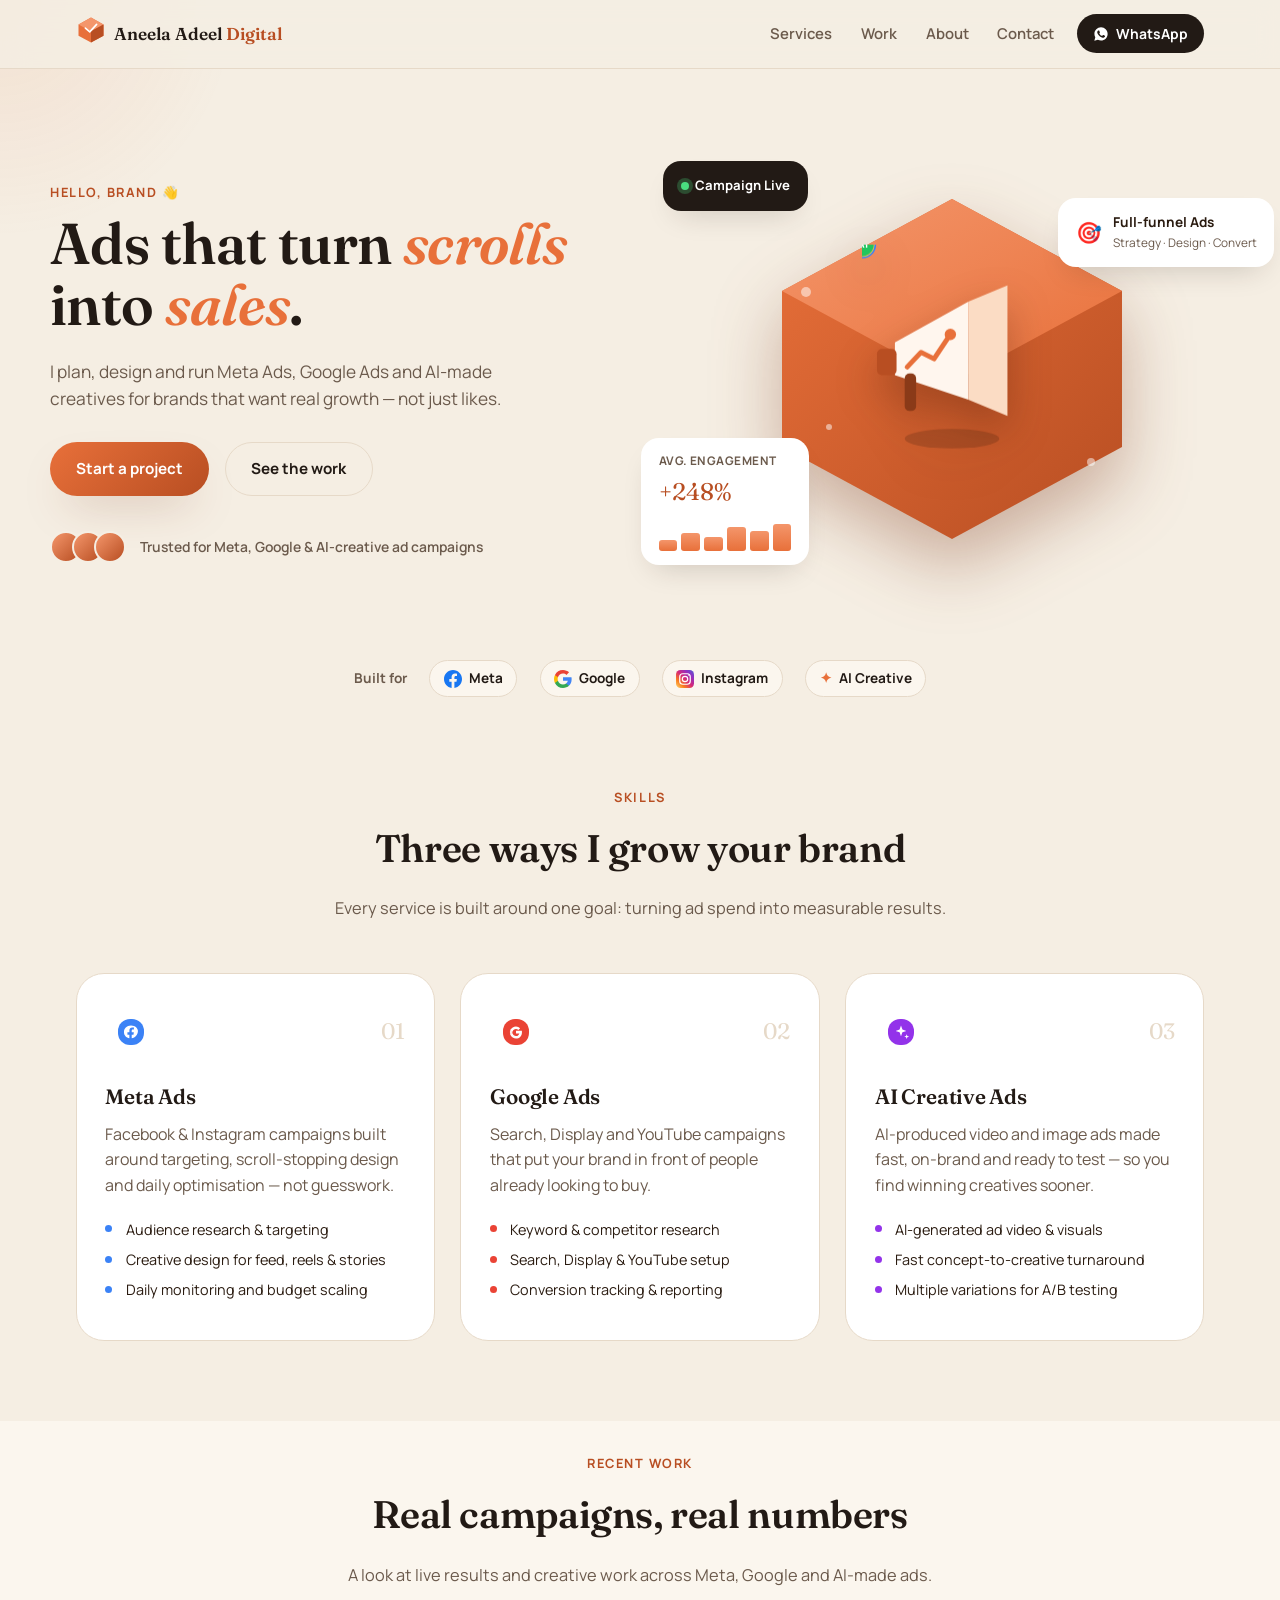
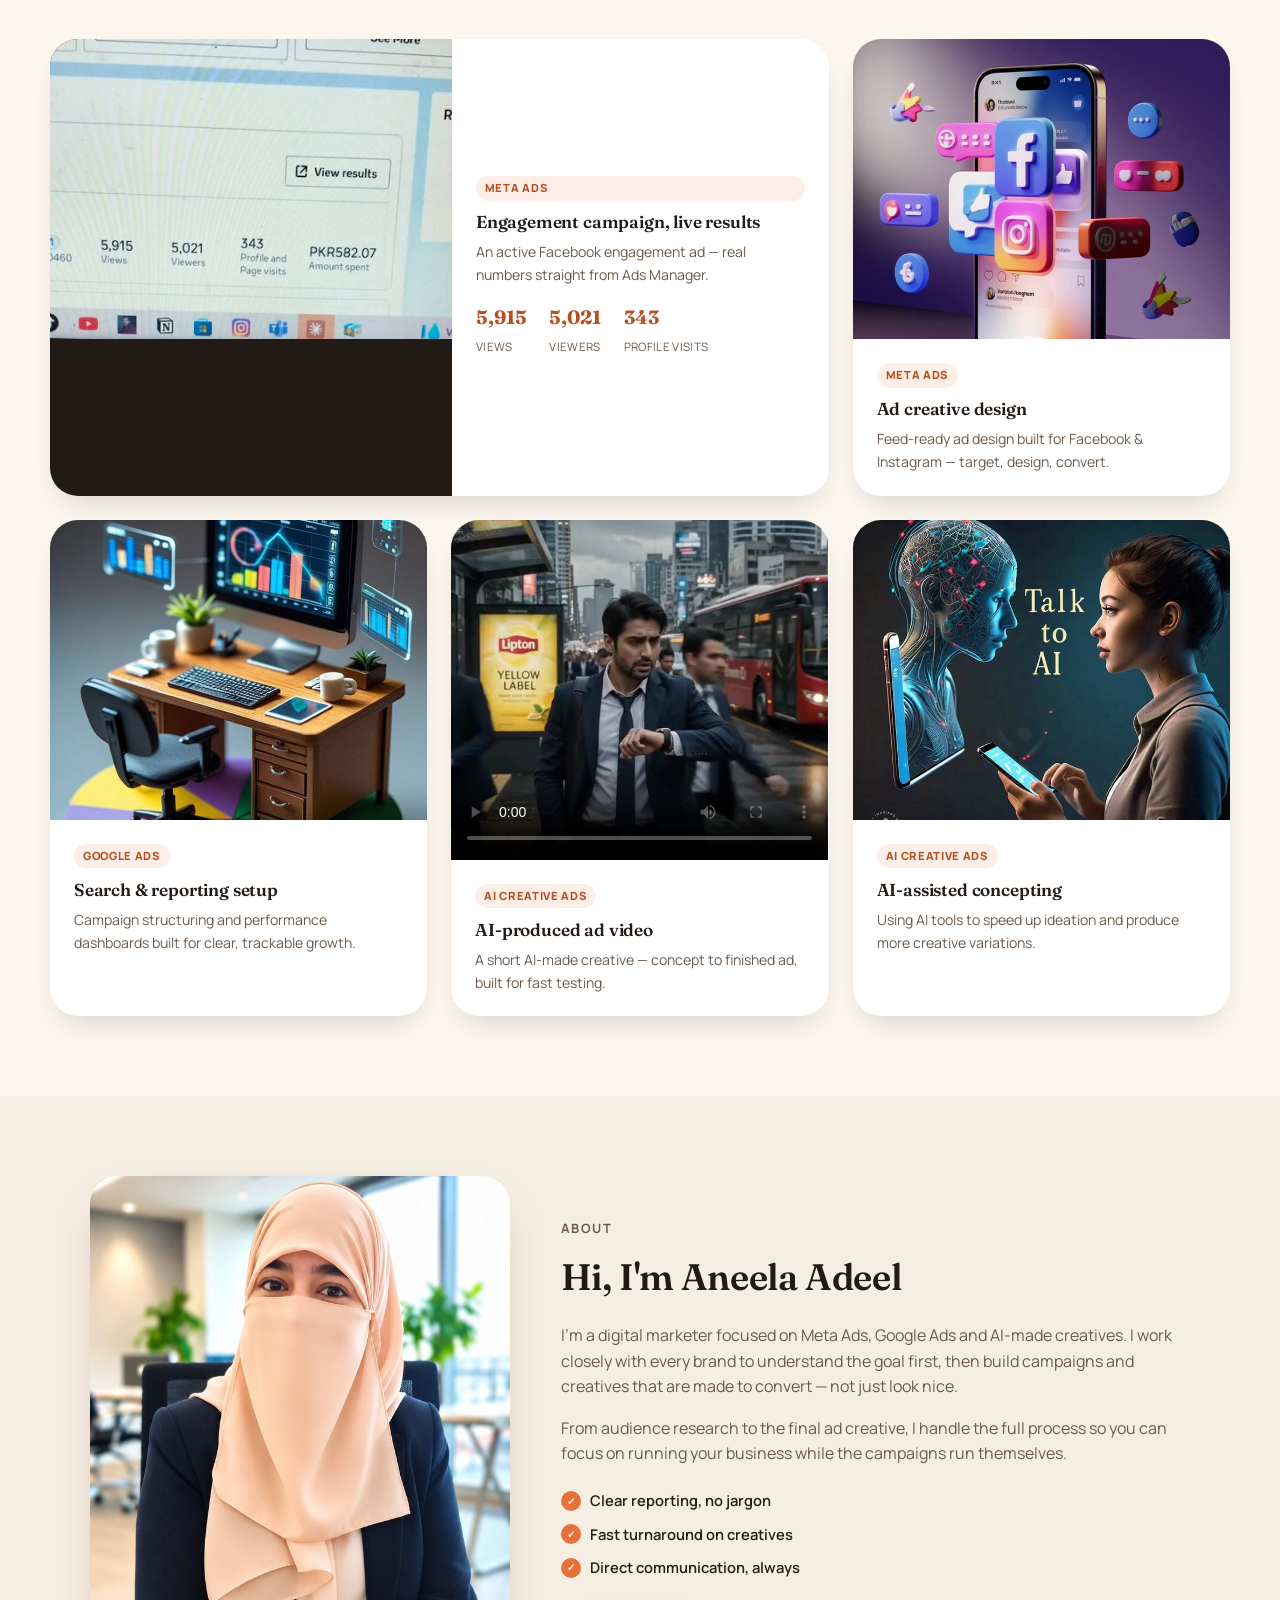
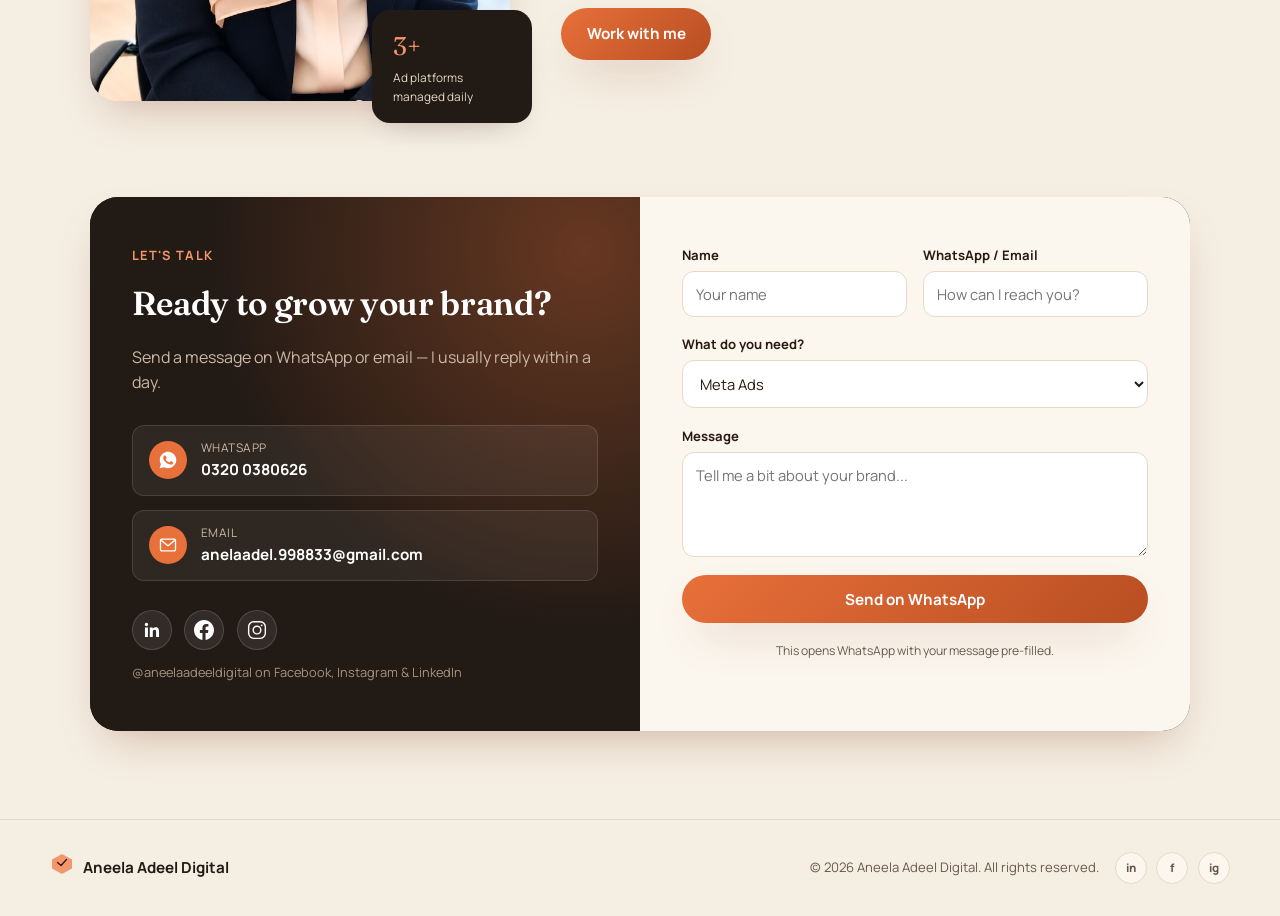
==== commit 04d3ff96: "Add files via upload" ====
--- a/index.html
+++ b/index.html
@@ -3,678 +3,430 @@
 <head>
 <meta charset="UTF-8">
 <meta name="viewport" content="width=device-width, initial-scale=1.0">
-<title>Aneela Adeel | Digital Marketing Specialist</title>
+<title>Aneela Adeel Digital — Meta Ads, Google Ads &amp; AI Creative Ads</title>
+<meta name="description" content="Aneela Adeel Digital — performance-driven Meta Ads, Google Ads and AI creative ad production.">
 <link rel="preconnect" href="https://fonts.googleapis.com">
 <link rel="preconnect" href="https://fonts.gstatic.com" crossorigin>
-<link href="https://fonts.googleapis.com/css2?family=Fraunces:opsz,wght@9..144,300;9..144,450;9..144,560;9..144,650&family=Plus+Jakarta+Sans:wght@400;500;600;700;800&family=IBM+Plex+Mono:wght@400;500&display=swap" rel="stylesheet">
-<style>
-  :root{
-    --bg:#242A3D;
-    --bg-deep:#1C2130;
-    --panel:#2D3350;
-    --panel-raised:#373E5E;
-    --hairline:rgba(244,242,236,0.10);
-    --ink:#F4F2EC;
-    --ink-muted:#A6ACC4;
-    --gold:#CDA35A;
-    --gold-soft:rgba(205,163,90,0.16);
-    --wine:#9A5E78;
-    --sage:#74AC93;
-    --shadow-1: 0 1px 0 rgba(255,255,255,0.04) inset, 0 20px 40px -20px rgba(0,0,0,0.55);
-    --shadow-2: 0 30px 60px -25px rgba(0,0,0,0.6);
-    --radius: 20px;
-  }
-
-  *{margin:0;padding:0;box-sizing:border-box;}
-
-  html{scroll-behavior:smooth;}
-
-  body{
-    background:
-      radial-gradient(1100px 600px at 85% -10%, rgba(205,163,90,0.14), transparent 60%),
-      radial-gradient(900px 500px at -10% 20%, rgba(154,94,120,0.14), transparent 55%),
-      var(--bg);
-    color:var(--ink);
-    font-family:'Plus Jakarta Sans', sans-serif;
-    line-height:1.5;
-    overflow-x:hidden;
-  }
-
-  ::selection{background:var(--gold); color:#1C2130;}
-
-  a{color:inherit; text-decoration:none;}
-
-  .wrap{max-width:1180px; margin:0 auto; padding:0 32px;}
-
-  .eyebrow{
-    font-family:'IBM Plex Mono', monospace;
-    font-size:12.5px;
-    letter-spacing:0.16em;
-    text-transform:uppercase;
-    color:var(--gold);
-    display:flex;
-    align-items:center;
-    gap:10px;
-  }
-  .eyebrow::before{
-    content:'';
-    width:26px; height:1px;
-    background:var(--gold);
-    display:inline-block;
-  }
-
-  h1,h2,h3{
-    font-family:'Fraunces', serif;
-    font-weight:560;
-    letter-spacing:-0.01em;
-    color:var(--ink);
-  }
-
-  /* ---------- NAV ---------- */
-  header{
-    position:fixed; top:0; left:0; right:0; z-index:100;
-    background:rgba(28,33,48,0.72);
-    backdrop-filter:blur(16px) saturate(140%);
-    -webkit-backdrop-filter:blur(16px) saturate(140%);
-    border-bottom:1px solid var(--hairline);
-  }
-  nav{
-    max-width:1180px; margin:0 auto; padding:18px 32px;
-    display:flex; align-items:center; justify-content:space-between;
-  }
-  .logo{
-    font-family:'Fraunces', serif; font-size:19px; font-weight:560;
-    display:flex; align-items:center; gap:10px;
-  }
-  .logo .dot{width:7px;height:7px;border-radius:50%;background:var(--gold); box-shadow:0 0 12px var(--gold);}
-  .navlinks{display:flex; gap:34px; font-size:14.5px; color:var(--ink-muted);}
-  .navlinks a{transition:color .2s ease; position:relative;}
-  .navlinks a:hover{color:var(--ink);}
-  .nav-cta{
-    font-size:13.5px; font-weight:600; padding:10px 20px;
-    border:1px solid var(--gold); border-radius:999px; color:var(--gold);
-    transition:all .25s ease;
-  }
-  .nav-cta:hover{background:var(--gold); color:#1C2130;}
-  .navlinks, .nav-cta{ }
-  @media(max-width:760px){ .navlinks{display:none;} }
-
-  /* ---------- HERO ---------- */
-  .hero{
-    padding:168px 0 100px;
-    position:relative;
-  }
-  .hero-grid{
-    display:grid; grid-template-columns:1.05fr 0.95fr; gap:56px; align-items:center;
-  }
-  .hero h1{
-    font-size:clamp(38px, 5vw, 60px);
-    line-height:1.06;
-    margin:22px 0 22px;
-  }
-  .hero h1 em{
-    font-style:italic; color:var(--gold); font-weight:450;
-  }
-  .hero p.lede{
-    font-size:17.5px; color:var(--ink-muted); max-width:480px; margin-bottom:34px;
-  }
-  .hero-ctas{display:flex; gap:14px; flex-wrap:wrap; margin-bottom:46px;}
-  .btn-primary{
-    background:linear-gradient(180deg, #DEB672, var(--gold));
-    color:#1C2130; font-weight:700; font-size:14.5px;
-    padding:15px 26px; border-radius:12px;
-    box-shadow:0 14px 30px -12px rgba(205,163,90,0.55);
-    transition:transform .25s ease, box-shadow .25s ease;
-    display:inline-block;
-  }
-  .btn-primary:hover{transform:translateY(-3px); box-shadow:0 20px 36px -12px rgba(205,163,90,0.65);}
-  .btn-ghost{
-    border:1px solid var(--hairline); color:var(--ink);
-    font-weight:600; font-size:14.5px; padding:15px 26px; border-radius:12px;
-    transition:all .25s ease;
-  }
-  .btn-ghost:hover{border-color:var(--gold); background:var(--gold-soft);}
-
-  .stat-strip{display:flex; gap:36px; flex-wrap:wrap;}
-  .stat-strip .stat b{
-    font-family:'Fraunces', serif; font-size:28px; display:block; color:var(--ink);
-  }
-  .stat-strip .stat span{
-    font-family:'IBM Plex Mono', monospace; font-size:11.5px; letter-spacing:.06em;
-    text-transform:uppercase; color:var(--ink-muted);
-  }
-
-  /* 3D hero stack — signature element */
-  .stage{
-    perspective:1400px;
-    position:relative;
-    height:520px;
-  }
-  .stack{
-    position:relative; width:100%; height:100%;
-    transform-style:preserve-3d;
-    transition:transform .15s ease-out;
-  }
-  .card3d{
-    position:absolute;
-    border-radius:var(--radius);
-    box-shadow:var(--shadow-1);
-    background:var(--panel-raised);
-    border:1px solid var(--hairline);
-    overflow:hidden;
-    transform:translateZ(0);
-  }
-  .card-photo{
-    width:280px; height:360px; left:50%; top:18px; margin-left:-198px;
-    transform:translateZ(60px) rotate(-3deg);
-    z-index:3;
-  }
-  .card-photo img{width:100%; height:100%; object-fit:cover; display:block; filter:saturate(1.03) contrast(1.03);}
-  .card-photo .tag{
-    position:absolute; bottom:0; left:0; right:0;
-    background:linear-gradient(0deg, rgba(20,23,34,0.88), transparent);
-    padding:16px 16px 12px; font-family:'IBM Plex Mono', monospace; font-size:11px;
-    letter-spacing:.08em; text-transform:uppercase; color:#EDE7DA;
-  }
-
-  .card-stat{
-    width:190px; padding:20px; right:8%; top:0px;
-    transform:translateZ(110px) rotate(6deg);
-    z-index:4;
-    background:linear-gradient(160deg, rgba(55,62,94,0.92), rgba(45,51,80,0.92));
-    backdrop-filter:blur(6px);
-  }
-  .card-stat .k{font-family:'IBM Plex Mono', monospace; font-size:10.5px; color:var(--sage); letter-spacing:.08em; text-transform:uppercase;}
-  .card-stat .v{font-family:'Fraunces', serif; font-size:30px; margin-top:6px;}
-  .card-stat .d{font-size:12px; color:var(--ink-muted); margin-top:4px;}
-
-  .card-mini{
-    width:170px; height:170px; left:2%; bottom:6%;
-    transform:translateZ(150px) rotate(-8deg);
-    z-index:5;
-  }
-  .card-mini img{width:100%; height:100%; object-fit:cover; display:block;}
-
-  .card-chip{
-    width:172px; padding:16px 18px; right:2%; bottom:14%;
-    transform:translateZ(90px) rotate(4deg);
-    z-index:2;
-    display:flex; align-items:center; gap:10px;
-  }
-  .card-chip .ico{
-    width:34px; height:34px; border-radius:9px; background:var(--gold-soft);
-    display:flex; align-items:center; justify-content:center; color:var(--gold); font-size:15px; flex-shrink:0;
-  }
-  .card-chip .txt{font-size:12.5px; font-weight:600; color:var(--ink);}
-  .card-chip .txt small{display:block; font-weight:400; color:var(--ink-muted); font-size:11px; margin-top:2px;}
-
-  .glow-orb{
-    position:absolute; border-radius:50%; filter:blur(70px); opacity:.55; z-index:0;
-    pointer-events:none;
-  }
-  .glow-orb.a{width:280px; height:280px; background:var(--gold); top:-40px; right:-40px;}
-  .glow-orb.b{width:220px; height:220px; background:var(--wine); bottom:0; left:0;}
-
-  @media(max-width:900px){
-    .hero-grid{grid-template-columns:1fr;}
-    .stage{height:420px; margin-top:20px;}
-    .card-photo{width:230px; height:300px; margin-left:-160px;}
-  }
-
-  /* ---------- SECTION SHELL ---------- */
-  section{padding:110px 0; position:relative;}
-  .section-head{max-width:620px; margin-bottom:56px;}
-  .section-head h2{font-size:clamp(28px,3.6vw,40px); margin-top:16px;}
-  .section-head p{color:var(--ink-muted); margin-top:14px; font-size:16px;}
-
-  .reveal{opacity:0; transform:translateY(28px); transition:opacity .7s ease, transform .7s ease;}
-  .reveal.in{opacity:1; transform:translateY(0);}
-
-  /* ---------- ABOUT ---------- */
-  .about-grid{display:grid; grid-template-columns:0.8fr 1.2fr; gap:64px; align-items:center;}
-  .about-photo{
-    position:relative; border-radius:var(--radius); overflow:hidden;
-    box-shadow:var(--shadow-2); border:1px solid var(--hairline);
-    transform-style:preserve-3d;
-  }
-  .about-photo img{width:100%; display:block; aspect-ratio:4/5; object-fit:cover;}
-  .about-photo::after{
-    content:'';
-    position:absolute; inset:0;
-    background:linear-gradient(200deg, rgba(205,163,90,0.16), transparent 55%);
-  }
-  .about-copy p{color:var(--ink-muted); font-size:16px; margin-bottom:18px; max-width:520px;}
-  .pillars{display:grid; grid-template-columns:1fr 1fr; gap:18px; margin-top:32px;}
-  .pillar{
-    background:var(--panel); border:1px solid var(--hairline); border-radius:14px;
-    padding:20px; transition:transform .3s ease, border-color .3s ease;
-  }
-  .pillar:hover{transform:translateY(-4px); border-color:var(--gold);}
-  .pillar .num{font-family:'IBM Plex Mono', monospace; font-size:11px; color:var(--gold);}
-  .pillar h4{font-family:'Fraunces',serif; font-weight:500; font-size:16.5px; margin-top:8px;}
-
-  @media(max-width:860px){ .about-grid{grid-template-columns:1fr;} }
-
-  /* ---------- SERVICES (3D tilt cards) ---------- */
-  .services-grid{
-    display:grid; grid-template-columns:repeat(4, 1fr); gap:22px;
-  }
-  .svc{
-    background:var(--panel);
-    border:1px solid var(--hairline);
-    border-radius:var(--radius);
-    padding:30px 24px;
-    position:relative;
-    transform-style:preserve-3d;
-    transition:transform .25s ease, box-shadow .25s ease, border-color .25s ease;
-    box-shadow:var(--shadow-1);
-  }
-  .svc:hover{border-color:rgba(205,163,90,0.5); box-shadow:0 30px 50px -22px rgba(0,0,0,0.55);}
-  .svc .tag{
-    font-family:'IBM Plex Mono', monospace; font-size:10.5px; letter-spacing:.1em;
-    color:var(--gold); text-transform:uppercase;
-  }
-  .svc h3{font-size:20px; margin:14px 0 10px; font-weight:520;}
-  .svc p{font-size:14.5px; color:var(--ink-muted);}
-  .svc .icon{
-    width:44px; height:44px; border-radius:12px;
-    background:linear-gradient(160deg, var(--panel-raised), var(--panel));
-    border:1px solid var(--hairline);
-    display:flex; align-items:center; justify-content:center;
-    margin-bottom:18px; font-size:19px;
-    transform:translateZ(30px);
-  }
-  @media(max-width:940px){ .services-grid{grid-template-columns:1fr 1fr;} }
-  @media(max-width:560px){ .services-grid{grid-template-columns:1fr;} }
-
-  /* ---------- RESULTS STRIP ---------- */
-  .results{
-    background:var(--bg-deep);
-    border-top:1px solid var(--hairline);
-    border-bottom:1px solid var(--hairline);
-  }
-  .results-inner{
-    display:grid; grid-template-columns:1fr 1fr; gap:60px; align-items:center;
-  }
-  .results-copy p{color:var(--ink-muted); font-size:16px; margin-top:14px; max-width:440px;}
-  .results-cards{display:grid; grid-template-columns:1fr 1fr; gap:16px;}
-  .rcard{
-    background:var(--panel); border:1px solid var(--hairline); border-radius:16px;
-    padding:22px; transition:transform .3s ease;
-  }
-  .rcard:hover{transform:translateY(-5px);}
-  .rcard .v{font-family:'Fraunces',serif; font-size:32px; color:var(--gold);}
-  .rcard .l{font-family:'IBM Plex Mono', monospace; font-size:11px; color:var(--ink-muted); text-transform:uppercase; letter-spacing:.06em; margin-top:6px;}
-  .rcard .up{color:var(--sage); font-size:12px; font-weight:600; margin-top:8px;}
-  @media(max-width:860px){ .results-inner{grid-template-columns:1fr;} }
-
-  /* ---------- WORK ---------- */
-  .work-grid{
-    display:grid; grid-template-columns:repeat(2, 1fr); gap:24px;
-  }
-  .work-item{
-    border-radius:var(--radius); overflow:hidden;
-    background:var(--panel); border:1px solid var(--hairline);
-    box-shadow:var(--shadow-1);
-    transform-style:preserve-3d;
-    transition:transform .35s ease, box-shadow .35s ease;
-  }
-  .work-item:hover{transform:translateY(-8px) rotateX(2deg); box-shadow:var(--shadow-2);}
-  .work-media{position:relative; aspect-ratio:16/10; overflow:hidden; background:#10131c;}
-  .work-media img, .work-media video{width:100%; height:100%; object-fit:cover; display:block;}
-  .work-item.tall .work-media{aspect-ratio:9/12;}
-  .play-btn{
-    position:absolute; inset:0; display:flex; align-items:center; justify-content:center;
-    background:rgba(20,23,34,0.28); cursor:pointer; transition:background .25s ease;
-  }
-  .play-btn .circle{
-    width:60px; height:60px; border-radius:50%;
-    background:rgba(244,242,236,0.92);
-    display:flex; align-items:center; justify-content:center;
-    box-shadow:0 10px 26px -8px rgba(0,0,0,0.5);
-    transition:transform .25s ease;
-  }
-  .play-btn:hover .circle{transform:scale(1.08);}
-  .play-btn.hidden{opacity:0; pointer-events:none;}
-  .work-body{padding:22px 24px 26px;}
-  .work-tag{font-family:'IBM Plex Mono', monospace; font-size:10.5px; letter-spacing:.1em; color:var(--gold); text-transform:uppercase;}
-  .work-body h3{font-size:19px; margin:10px 0 8px; font-weight:520;}
-  .work-body p{font-size:14px; color:var(--ink-muted);}
-  @media(max-width:820px){ .work-grid{grid-template-columns:1fr;} }
-
-  /* ---------- CONTACT ---------- */
-  .contact-panel{
-    background:linear-gradient(155deg, var(--panel-raised), var(--panel));
-    border:1px solid var(--hairline);
-    border-radius:28px;
-    padding:70px 60px;
-    text-align:center;
-    position:relative;
-    overflow:hidden;
-    box-shadow:var(--shadow-2);
-  }
-  .contact-panel::before{
-    content:''; position:absolute; width:400px; height:400px; border-radius:50%;
-    background:var(--gold); opacity:.14; filter:blur(90px); top:-140px; left:-80px;
-  }
-  .contact-panel h2{font-size:clamp(30px,4vw,44px); position:relative;}
-  .contact-panel p{color:var(--ink-muted); max-width:460px; margin:16px auto 34px; position:relative; font-size:16px;}
-  .contact-ctas{display:flex; gap:16px; justify-content:center; flex-wrap:wrap; position:relative;}
-  .socials{display:flex; gap:22px; justify-content:center; margin-top:40px; position:relative;}
-  .socials a{
-    width:42px; height:42px; border-radius:50%; border:1px solid var(--hairline);
-    display:flex; align-items:center; justify-content:center; font-size:14px; color:var(--ink-muted);
-    transition:all .25s ease;
-  }
-  .socials a:hover{border-color:var(--gold); color:var(--gold); transform:translateY(-3px);}
-  @media(max-width:640px){ .contact-panel{padding:48px 26px;} }
-
-  footer{padding:40px 0; text-align:center; color:var(--ink-muted); font-size:13px;}
-
-  /* focus states */
-  a:focus-visible, button:focus-visible{outline:2px solid var(--gold); outline-offset:3px;}
-
-  @media (prefers-reduced-motion: reduce){
-    *{animation:none !important; transition:none !important;}
-    .stack{transform:none !important;}
-  }
-</style>
+<link href="https://fonts.googleapis.com/css2?family=Fraunces:opsz,wght@9..144,500;9..144,600;9..144,700&family=Manrope:wght@400;500;600;700;800&display=swap" rel="stylesheet">
+<link rel="stylesheet" href="style.css">
 </head>
 <body>
 
-<header>
-  <nav>
-    <div class="logo"><span class="dot"></span>Aneela Adeel</div>
-    <div class="navlinks">
-      <a href="#about">About</a>
+<!-- ===== Cursor-follow glow (decorative) ===== -->
+<div class="cursor-glow" id="cursorGlow" aria-hidden="true"></div>
+
+<!-- ===== NAV ===== -->
+<header class="nav" id="nav">
+  <div class="nav-inner">
+    <a href="#top" class="brand">
+      <span class="brand-mark" aria-hidden="true">
+        <svg viewBox="0 0 48 48" width="30" height="30">
+          <polygon points="24,4 44,15 44,33 24,44 4,33 4,15" fill="var(--clay)"/>
+          <polygon points="24,4 44,15 24,26 4,15" fill="var(--clay-light)"/>
+          <polygon points="24,26 44,15 44,33 24,44" fill="var(--clay-dark)"/>
+          <path d="M15 21 L22 27 L33 15" stroke="#fff" stroke-width="2.6" fill="none" stroke-linecap="round" stroke-linejoin="round"/>
+        </svg>
+      </span>
+      <span class="brand-text">Aneela Adeel <em>Digital</em></span>
+    </a>
+
+    <nav class="nav-links" aria-label="Primary">
       <a href="#services">Services</a>
       <a href="#work">Work</a>
+      <a href="#about">About</a>
       <a href="#contact">Contact</a>
-    </div>
-    <a class="nav-cta" href="#contact">Let's Talk</a>
-  </nav>
+    </nav>
+
+    <a class="nav-cta" href="https://wa.me/923200380626" target="_blank" rel="noopener">
+      <svg viewBox="0 0 24 24" width="16" height="16" fill="currentColor" aria-hidden="true"><path d="M12.04 2C6.58 2 2.13 6.45 2.13 11.91c0 1.75.46 3.45 1.32 4.95L2 22l5.29-1.39a9.9 9.9 0 0 0 4.75 1.21h.01c5.46 0 9.91-4.45 9.91-9.91C21.96 6.45 17.5 2 12.04 2Zm5.8 14.14c-.24.68-1.4 1.32-1.93 1.38-.5.06-1.02.26-3.44-.72-2.9-1.18-4.77-4.14-4.92-4.34-.14-.2-1.18-1.57-1.18-3 0-1.42.75-2.12 1.01-2.41.27-.29.58-.36.78-.36.2 0 .39 0 .56.01.18.01.42-.07.65.5.24.58.82 2 .89 2.15.07.14.12.31.02.5-.1.2-.15.31-.3.48-.14.17-.3.38-.43.51-.14.14-.29.29-.13.57.17.28.75 1.24 1.6 2 1.11.98 2.04 1.29 2.33 1.43.29.14.46.12.63-.07.17-.2.72-.84.92-1.13.19-.28.38-.24.65-.14.26.1 1.68.79 1.97.94.29.14.48.21.55.33.07.12.07.68-.17 1.36Z"/></svg>
+      WhatsApp
+    </a>
+
+    <button class="nav-burger" id="navBurger" aria-label="Toggle menu" aria-expanded="false">
+      <span></span><span></span><span></span>
+    </button>
+  </div>
 </header>
 
-<section class="hero">
-  <div class="wrap hero-grid">
-    <div>
-      <div class="eyebrow">Digital Marketing Specialist</div>
-      <h1>Campaigns that <em>convert</em>,<br>creative that <em>connects</em>.</h1>
-      <p class="lede">I build performance-driven Meta &amp; Google campaigns and AI-assisted creative content that turns attention into measurable growth for brands.</p>
-      <div class="hero-ctas">
-        <a class="btn-primary" href="#contact">Start a Project</a>
-        <a class="btn-ghost" href="#work">View My Work</a>
+<main id="top">
+
+  <!-- ===== HERO ===== -->
+  <section class="hero">
+    <div class="hero-inner">
+      <div class="hero-copy">
+        <p class="eyebrow">Hello, brand 👋</p>
+        <h1>Ads that turn <span>scrolls</span> into <span>sales</span>.</h1>
+        <p class="hero-sub">I plan, design and run Meta Ads, Google Ads and AI-made creatives for brands that want real growth — not just likes.</p>
+        <div class="hero-actions">
+          <a href="#contact" class="btn btn-primary">Start a project</a>
+          <a href="#work" class="btn btn-ghost">See the work</a>
+        </div>
+        <div class="hero-trust">
+          <div class="avatar-stack" aria-hidden="true">
+            <span></span><span></span><span></span>
+          </div>
+          <p>Trusted for Meta, Google &amp; AI-creative ad campaigns</p>
+        </div>
       </div>
-      <div class="stat-strip">
-        <div class="stat"><b>1,159</b><span>Ad Views · 60 Days</span></div>
-        <div class="stat"><b>987</b><span>Viewers Reached</span></div>
-        <div class="stat"><b>360</b><span>Post Engagements</span></div>
+
+      <div class="hero-scene" id="heroScene">
+        <!-- floating status card -->
+        <div class="float-card card-status" data-depth="18">
+          <span class="dot"></span> Campaign Live
+        </div>
+
+        <!-- floating metric card -->
+        <div class="float-card card-metric" data-depth="30">
+          <p class="metric-label">Avg. Engagement</p>
+          <p class="metric-value">+248%</p>
+          <div class="metric-bars" aria-hidden="true">
+            <span style="--h:40%"></span><span style="--h:65%"></span><span style="--h:50%"></span>
+            <span style="--h:85%"></span><span style="--h:70%"></span><span style="--h:95%"></span>
+          </div>
+        </div>
+
+        <!-- main isometric platform with the animated 3D icon -->
+        <div class="iso-platform" data-depth="10">
+          <svg class="iso-base" viewBox="0 0 420 420" aria-hidden="true">
+            <polygon points="210,40 380,132 380,288 210,380 40,288 40,132" fill="url(#baseGrad)"/>
+            <polygon points="210,40 380,132 210,224 40,132" fill="url(#topGrad)"/>
+            <defs>
+              <linearGradient id="baseGrad" x1="0" y1="0" x2="1" y2="1">
+                <stop offset="0" stop-color="#E8703A"/>
+                <stop offset="1" stop-color="#B84E22"/>
+              </linearGradient>
+              <linearGradient id="topGrad" x1="0" y1="0" x2="1" y2="1">
+                <stop offset="0" stop-color="#F4966B"/>
+                <stop offset="1" stop-color="#E8703A"/>
+              </linearGradient>
+            </defs>
+          </svg>
+
+          <!-- the moving 3D "digital marketing" icon (rocket + megaphone hybrid) -->
+          <div class="iso-icon" id="isoIcon">
+            <svg viewBox="0 0 220 260" width="180" height="212">
+              <ellipse cx="110" cy="238" rx="58" ry="12" fill="rgba(30,20,10,0.18)"/>
+              <g class="icon-bob">
+                <!-- megaphone body -->
+                <polygon points="40,120 130,70 130,190 40,160" fill="#FFF6EE"/>
+                <polygon points="130,70 178,50 178,210 130,190" fill="#FBDCC4"/>
+                <rect x="18" y="128" width="24" height="32" rx="6" fill="#B84E22"/>
+                <!-- signal rings -->
+                <path class="ring ring1" d="M150 90 Q184 100 184 130 Q184 160 150 170" stroke="#FFFFFF" stroke-width="7" fill="none" stroke-linecap="round"/>
+                <path class="ring ring2" d="M150 68 Q206 84 206 130 Q206 176 150 192" stroke="#FFE0C7" stroke-width="7" fill="none" stroke-linecap="round"/>
+                <!-- handle -->
+                <rect x="52" y="158" width="14" height="46" rx="6" fill="#8A3A18"/>
+                <!-- little upward chart on the body -->
+                <polyline points="55,150 72,132 88,140 108,110" stroke="#E8703A" stroke-width="6" fill="none" stroke-linecap="round" stroke-linejoin="round"/>
+                <circle cx="108" cy="110" r="7" fill="#E8703A"/>
+              </g>
+              <!-- orbiting like/heart chip -->
+              <g class="orbit orbit-a">
+                <circle cx="0" cy="0" r="17" fill="#3B82F6"/>
+                <path d="M-6,-2 c0,-5 8,-5 8,0 c0,4 -8,8 -8,8 s-8,-4 -8,-8 c0,-5 8,-5 8,0" fill="#fff" transform="translate(6,-2) scale(0.55)"/>
+              </g>
+              <g class="orbit orbit-b">
+                <circle cx="0" cy="0" r="15" fill="#F4C244"/>
+                <path d="M-5,-1 l3,3 l6,-7" stroke="#7a5300" stroke-width="2.4" fill="none" stroke-linecap="round" stroke-linejoin="round"/>
+              </g>
+              <g class="orbit orbit-c">
+                <circle cx="0" cy="0" r="14" fill="#22C55E"/>
+                <text x="0" y="4" text-anchor="middle" font-size="14" fill="#fff" font-family="Manrope, sans-serif" font-weight="700">Ai</text>
+              </g>
+            </svg>
+          </div>
+
+          <!-- small decorative dunes/dots like the reference art -->
+          <div class="iso-dot d1"></div>
+          <div class="iso-dot d2"></div>
+          <div class="iso-dot d3"></div>
+        </div>
+
+        <!-- floating "guide included" style tag -->
+        <div class="float-card card-tag" data-depth="22">
+          <span class="tag-ico">🎯</span>
+          <div>
+            <p class="tag-title">Full-funnel Ads</p>
+            <p class="tag-sub">Strategy · Design · Convert</p>
+          </div>
+        </div>
       </div>
     </div>
-
-    <div class="stage" id="stage">
-      <div class="glow-orb a"></div>
-      <div class="glow-orb b"></div>
-      <div class="stack" id="stack">
-        <div class="card3d card-photo">
-          <img src="assets/profile.jpg" alt="Aneela Adeel">
-          <div class="tag">Aneela Adeel — Karachi, PK</div>
-        </div>
-        <div class="card3d card-stat">
-          <div class="k">Engagement Rate</div>
-          <div class="v">+100%</div>
-          <div class="d">vs. previous 60 days</div>
-        </div>
-        <div class="card3d card-mini">
-          <img src="assets/hotel-flyer.jpg" alt="Hotel & resort creative">
-        </div>
-        <div class="card3d card-chip">
-          <div class="ico">✦</div>
-          <div class="txt">AI Creative<small>Video Ads</small></div>
+  </section>
+
+  <!-- ===== LOGOS / PLATFORMS STRIP ===== -->
+  <section class="platforms" aria-label="Platforms">
+    <div class="platforms-inner">
+      <span>Built for</span>
+      <div class="platform-chip"><svg width="18" height="18" viewBox="0 0 24 24"><path fill="#1877F2" d="M24 12.07C24 5.4 18.63 0 12 0S0 5.4 0 12.07C0 18.1 4.39 23.1 10.13 24v-8.44H7.08v-3.49h3.05V9.41c0-3.02 1.79-4.69 4.53-4.69 1.31 0 2.68.24 2.68.24v2.97h-1.51c-1.49 0-1.96.93-1.96 1.89v2.25h3.33l-.53 3.49h-2.8V24C19.61 23.1 24 18.1 24 12.07"/></svg> Meta</div>
+      <div class="platform-chip"><svg width="18" height="18" viewBox="0 0 24 24"><path fill="#4285F4" d="M23.52 12.27c0-.85-.08-1.67-.22-2.45H12v4.64h6.47a5.54 5.54 0 0 1-2.4 3.63v3h3.87c2.27-2.09 3.58-5.17 3.58-8.82Z"/><path fill="#34A853" d="M12 24c3.24 0 5.96-1.07 7.95-2.91l-3.87-3c-1.08.72-2.46 1.15-4.08 1.15-3.13 0-5.79-2.11-6.74-4.96H1.27v3.11A12 12 0 0 0 12 24Z"/><path fill="#FBBC05" d="M5.26 14.28A7.2 7.2 0 0 1 4.88 12c0-.79.14-1.56.38-2.28V6.61H1.27A12 12 0 0 0 0 12c0 1.94.46 3.77 1.27 5.39l3.99-3.11Z"/><path fill="#EA4335" d="M12 4.77c1.77 0 3.35.61 4.6 1.8l3.44-3.44C17.95 1.19 15.24 0 12 0A12 12 0 0 0 1.27 6.61l3.99 3.11C6.21 6.87 8.87 4.77 12 4.77Z"/></svg> Google</div>
+      <div class="platform-chip"><svg width="18" height="18" viewBox="0 0 24 24"><defs><linearGradient id="igg" x1="0" y1="1" x2="1" y2="0"><stop offset="0" stop-color="#FEDA75"/><stop offset=".25" stop-color="#FA7E1E"/><stop offset=".5" stop-color="#D62976"/><stop offset=".75" stop-color="#962FBF"/><stop offset="1" stop-color="#4F5BD5"/></linearGradient></defs><rect width="24" height="24" rx="6" fill="url(#igg)"/><rect x="5" y="5" width="14" height="14" rx="4" fill="none" stroke="#fff" stroke-width="1.6"/><circle cx="12" cy="12" r="3.6" fill="none" stroke="#fff" stroke-width="1.6"/><circle cx="17.2" cy="6.8" r="1" fill="#fff"/></svg> Instagram</div>
+      <div class="platform-chip"><span class="ai-chip-ico">✦</span> AI Creative</div>
+    </div>
+  </section>
+
+  <!-- ===== SERVICES / SKILLS ===== -->
+  <section class="services" id="services">
+    <div class="section-head">
+      <p class="eyebrow">Skills</p>
+      <h2>Three ways I grow your brand</h2>
+      <p class="section-sub">Every service is built around one goal: turning ad spend into measurable results.</p>
+    </div>
+
+    <div class="service-grid">
+
+      <article class="service-card" style="--accent:#3B82F6">
+        <div class="service-top">
+          <div class="service-icon">
+            <svg viewBox="0 0 48 48" width="26" height="26" fill="none"><rect width="48" height="48" rx="12" fill="#3B82F6"/><path d="M24 12c-8 0-13 5.6-13 12.4C11 30 15.3 34.6 21 35.7V29h-3.6v-4.6H21v-3.3c0-3.5 2.1-5.5 5.3-5.5 1.5 0 3.1.3 3.1.3v3.5h-1.8c-1.7 0-2.3 1.1-2.3 2.2v2.8h3.9l-.6 4.6h-3.3v6.7c6.5-1 11.5-6.6 11.5-13.4C37 17.6 32 12 24 12Z" fill="#fff"/></svg>
+          </div>
+          <span class="service-index">01</span>
+        </div>
+        <h3>Meta Ads</h3>
+        <p>Facebook &amp; Instagram campaigns built around targeting, scroll-stopping design and daily optimisation — not guesswork.</p>
+        <ul class="service-list">
+          <li>Audience research &amp; targeting</li>
+          <li>Creative design for feed, reels &amp; stories</li>
+          <li>Daily monitoring and budget scaling</li>
+        </ul>
+      </article>
+
+      <article class="service-card" style="--accent:#EA4335">
+        <div class="service-top">
+          <div class="service-icon">
+            <svg viewBox="0 0 48 48" width="26" height="26"><rect width="48" height="48" rx="12" fill="#EA4335"/><path d="M35 24.4c0-.9-.08-1.7-.22-2.5H24v4.7h6.2a5.3 5.3 0 0 1-2.3 3.5v2.9h3.7c2.2-2 3.4-5 3.4-8.6Z" fill="#fff"/><path d="M24 36c3.1 0 5.7-1 7.6-2.8l-3.7-2.9c-1 .7-2.4 1.1-3.9 1.1-3 0-5.5-2-6.4-4.7h-3.8v3A12 12 0 0 0 24 36Z" fill="#FBFBFB"/><path d="M17.6 26.7a7 7 0 0 1 0-4.4v-3h-3.8a12 12 0 0 0 0 10.4l3.8-3Z" fill="#FCE8E6"/><path d="M24 18.6c1.7 0 3.2.6 4.4 1.7l3.3-3.3A12 12 0 0 0 24 14a12 12 0 0 0-10.2 6.3l3.8 3c.9-2.7 3.4-4.7 6.4-4.7Z" fill="#fff"/></svg>
+          </div>
+          <span class="service-index">02</span>
+        </div>
+        <h3>Google Ads</h3>
+        <p>Search, Display and YouTube campaigns that put your brand in front of people already looking to buy.</p>
+        <ul class="service-list">
+          <li>Keyword &amp; competitor research</li>
+          <li>Search, Display &amp; YouTube setup</li>
+          <li>Conversion tracking &amp; reporting</li>
+        </ul>
+      </article>
+
+      <article class="service-card" style="--accent:#9333EA">
+        <div class="service-top">
+          <div class="service-icon">
+            <svg viewBox="0 0 48 48" width="26" height="26"><rect width="48" height="48" rx="12" fill="#9333EA"/><path d="M24 12l2.6 7.4L34 22l-7.4 2.6L24 32l-2.6-7.4L14 22l7.4-2.6L24 12Z" fill="#fff"/><path d="M34.5 28l1.2 3.3L39 32.5l-3.3 1.2-1.2 3.3-1.2-3.3-3.3-1.2 3.3-1.2 1.2-3.3Z" fill="#fff"/></svg>
+          </div>
+          <span class="service-index">03</span>
+        </div>
+        <h3>AI Creative Ads</h3>
+        <p>AI-produced video and image ads made fast, on-brand and ready to test — so you find winning creatives sooner.</p>
+        <ul class="service-list">
+          <li>AI-generated ad video &amp; visuals</li>
+          <li>Fast concept-to-creative turnaround</li>
+          <li>Multiple variations for A/B testing</li>
+        </ul>
+      </article>
+
+    </div>
+  </section>
+
+  <!-- ===== WORK / PORTFOLIO ===== -->
+  <section class="work" id="work">
+    <div class="section-head">
+      <p class="eyebrow">Recent Work</p>
+      <h2>Real campaigns, real numbers</h2>
+      <p class="section-sub">A look at live results and creative work across Meta, Google and AI-made ads.</p>
+    </div>
+
+    <div class="work-grid">
+
+      <article class="work-card work-wide">
+        <div class="work-media">
+          <img src="assets/portfolio-results.jpg" alt="Meta Ads Manager showing an active engagement campaign with 5,915 views and 5,021 viewers" loading="lazy">
+        </div>
+        <div class="work-info">
+          <span class="work-tag">Meta Ads</span>
+          <h3>Engagement campaign, live results</h3>
+          <p>An active Facebook engagement ad — real numbers straight from Ads Manager.</p>
+          <div class="work-stats">
+            <div><strong>5,915</strong><span>Views</span></div>
+            <div><strong>5,021</strong><span>Viewers</span></div>
+            <div><strong>343</strong><span>Profile visits</span></div>
+          </div>
+        </div>
+      </article>
+
+      <article class="work-card">
+        <div class="work-media">
+          <img src="assets/portfolio-meta-ads.jpg" alt="Ad design mockup for Facebook and Instagram campaigns" loading="lazy">
+        </div>
+        <div class="work-info">
+          <span class="work-tag">Meta Ads</span>
+          <h3>Ad creative design</h3>
+          <p>Feed-ready ad design built for Facebook &amp; Instagram — target, design, convert.</p>
+        </div>
+      </article>
+
+      <article class="work-card">
+        <div class="work-media">
+          <img src="assets/portfolio-google-ads.jpg" alt="Marketing analytics dashboard illustration representing Google Ads reporting" loading="lazy">
+        </div>
+        <div class="work-info">
+          <span class="work-tag">Google Ads</span>
+          <h3>Search &amp; reporting setup</h3>
+          <p>Campaign structuring and performance dashboards built for clear, trackable growth.</p>
+        </div>
+      </article>
+
+      <article class="work-card work-video">
+        <div class="work-media">
+          <video controls preload="metadata" poster="assets/video-poster.jpg" playsinline>
+            <source src="assets/ai-creative-ad.mp4" type="video/mp4">
+            Your browser does not support the video tag.
+          </video>
+        </div>
+        <div class="work-info">
+          <span class="work-tag">AI Creative Ads</span>
+          <h3>AI-produced ad video</h3>
+          <p>A short AI-made creative — concept to finished ad, built for fast testing.</p>
+        </div>
+      </article>
+
+      <article class="work-card">
+        <div class="work-media">
+          <img src="assets/portfolio-ai-creative.jpg" alt="Illustration representing an AI creative assistant for ad production" loading="lazy">
+        </div>
+        <div class="work-info">
+          <span class="work-tag">AI Creative Ads</span>
+          <h3>AI-assisted concepting</h3>
+          <p>Using AI tools to speed up ideation and produce more creative variations.</p>
+        </div>
+      </article>
+
+    </div>
+  </section>
+
+  <!-- ===== ABOUT ===== -->
+  <section class="about" id="about">
+    <div class="about-inner">
+      <div class="about-media">
+        <div class="about-photo-wrap">
+          <img src="assets/about-photo.jpg" alt="Portrait of Aneela Adeel" loading="lazy">
+        </div>
+        <div class="about-badge">
+          <span>3+</span>
+          <p>Ad platforms managed daily</p>
         </div>
       </div>
+      <div class="about-copy">
+        <p class="eyebrow">About</p>
+        <h2>Hi, I'm Aneela Adeel</h2>
+        <p>I'm a digital marketer focused on Meta Ads, Google Ads and AI-made creatives. I work closely with every brand to understand the goal first, then build campaigns and creatives that are made to convert — not just look nice.</p>
+        <p>From audience research to the final ad creative, I handle the full process so you can focus on running your business while the campaigns run themselves.</p>
+        <div class="about-points">
+          <div><span class="check">✓</span> Clear reporting, no jargon</div>
+          <div><span class="check">✓</span> Fast turnaround on creatives</div>
+          <div><span class="check">✓</span> Direct communication, always</div>
+        </div>
+        <a href="#contact" class="btn btn-primary">Work with me</a>
+      </div>
+    </div>
+  </section>
+
+  <!-- ===== CONTACT ===== -->
+  <section class="contact" id="contact">
+    <div class="contact-card">
+      <div class="contact-left">
+        <p class="eyebrow eyebrow-light">Let's talk</p>
+        <h2>Ready to grow your brand?</h2>
+        <p class="contact-sub">Send a message on WhatsApp or email — I usually reply within a day.</p>
+
+        <div class="contact-methods">
+          <a class="contact-method" href="https://wa.me/923200380626" target="_blank" rel="noopener">
+            <span class="method-ico">
+              <svg viewBox="0 0 24 24" width="20" height="20" fill="#fff"><path d="M12.04 2C6.58 2 2.13 6.45 2.13 11.91c0 1.75.46 3.45 1.32 4.95L2 22l5.29-1.39a9.9 9.9 0 0 0 4.75 1.21h.01c5.46 0 9.91-4.45 9.91-9.91C21.96 6.45 17.5 2 12.04 2Zm5.8 14.14c-.24.68-1.4 1.32-1.93 1.38-.5.06-1.02.26-3.44-.72-2.9-1.18-4.77-4.14-4.92-4.34-.14-.2-1.18-1.57-1.18-3 0-1.42.75-2.12 1.01-2.41.27-.29.58-.36.78-.36.2 0 .39 0 .56.01.18.01.42-.07.65.5.24.58.82 2 .89 2.15.07.14.12.31.02.5-.1.2-.15.31-.3.48-.14.17-.3.38-.43.51-.14.14-.29.29-.13.57.17.28.75 1.24 1.6 2 1.11.98 2.04 1.29 2.33 1.43.29.14.46.12.63-.07.17-.2.72-.84.92-1.13.19-.28.38-.24.65-.14.26.1 1.68.79 1.97.94.29.14.48.21.55.33.07.12.07.68-.17 1.36Z"/></svg>
+            </span>
+            <div>
+              <p class="method-label">WhatsApp</p>
+              <p class="method-value">0320 0380626</p>
+            </div>
+          </a>
+
+          <a class="contact-method" href="mailto:anelaadel.998833@gmail.com">
+            <span class="method-ico">
+              <svg viewBox="0 0 24 24" width="20" height="20" fill="none"><path d="M3 6.5A1.5 1.5 0 0 1 4.5 5h15A1.5 1.5 0 0 1 21 6.5v11a1.5 1.5 0 0 1-1.5 1.5h-15A1.5 1.5 0 0 1 3 17.5v-11Z" stroke="#fff" stroke-width="1.6"/><path d="m4 6.5 8 6.5 8-6.5" stroke="#fff" stroke-width="1.6" stroke-linecap="round" stroke-linejoin="round"/></svg>
+            </span>
+            <div>
+              <p class="method-label">Email</p>
+              <p class="method-value">anelaadel.998833@gmail.com</p>
+            </div>
+          </a>
+        </div>
+
+        <div class="social-row">
+          <a href="https://www.linkedin.com/in/aneelaadeeldigital" target="_blank" rel="noopener" aria-label="LinkedIn">
+            <svg viewBox="0 0 24 24" width="20" height="20" fill="#fff"><path d="M20.45 20.45h-3.55v-5.57c0-1.33-.02-3.04-1.85-3.04-1.86 0-2.14 1.45-2.14 2.94v5.67H9.36V9h3.41v1.56h.05c.48-.9 1.63-1.85 3.36-1.85 3.6 0 4.27 2.37 4.27 5.45v6.29ZM5.34 7.43a2.06 2.06 0 1 1 0-4.12 2.06 2.06 0 0 1 0 4.12ZM7.11 20.45H3.56V9h3.55v11.45Z"/></svg>
+          </a>
+          <a href="https://www.facebook.com/share/1c7Eu8Xztd/" target="_blank" rel="noopener" aria-label="Facebook">
+            <svg viewBox="0 0 24 24" width="20" height="20" fill="#fff"><path d="M24 12.07C24 5.4 18.63 0 12 0S0 5.4 0 12.07C0 18.1 4.39 23.1 10.13 24v-8.44H7.08v-3.49h3.05V9.41c0-3.02 1.79-4.69 4.53-4.69 1.31 0 2.68.24 2.68.24v2.97h-1.51c-1.49 0-1.96.93-1.96 1.89v2.25h3.33l-.53 3.49h-2.8V24C19.61 23.1 24 18.1 24 12.07"/></svg>
+          </a>
+          <a href="https://www.instagram.com/aneelaadeeldigital?igsh=c2I4bjd2ZnRjdDdu" target="_blank" rel="noopener" aria-label="Instagram">
+            <svg viewBox="0 0 24 24" width="20" height="20"><rect width="24" height="24" rx="6" fill="none"/><rect x="2" y="2" width="20" height="20" rx="6" fill="none" stroke="#fff" stroke-width="1.7"/><circle cx="12" cy="12" r="4.6" fill="none" stroke="#fff" stroke-width="1.7"/><circle cx="17.6" cy="6.4" r="1.1" fill="#fff"/></svg>
+          </a>
+        </div>
+        <p class="handle-note">@aneelaadeeldigital on Facebook, Instagram &amp; LinkedIn</p>
+      </div>
+
+      <form class="contact-form" id="contactForm">
+        <div class="form-row">
+          <label>
+            <span>Name</span>
+            <input type="text" name="name" placeholder="Your name" required>
+          </label>
+          <label>
+            <span>WhatsApp / Email</span>
+            <input type="text" name="contact" placeholder="How can I reach you?" required>
+          </label>
+        </div>
+        <label>
+          <span>What do you need?</span>
+          <select name="service">
+            <option>Meta Ads</option>
+            <option>Google Ads</option>
+            <option>AI Creative Ads</option>
+            <option>Not sure yet</option>
+          </select>
+        </label>
+        <label>
+          <span>Message</span>
+          <textarea name="message" rows="4" placeholder="Tell me a bit about your brand..." required></textarea>
+        </label>
+        <button type="submit" class="btn btn-primary btn-block">
+          Send on WhatsApp
+        </button>
+        <p class="form-note" id="formNote">This opens WhatsApp with your message pre-filled.</p>
+      </form>
+    </div>
+  </section>
+
+</main>
+
+<footer class="footer">
+  <div class="footer-inner">
+    <a href="#top" class="brand brand-footer">
+      <span class="brand-mark" aria-hidden="true">
+        <svg viewBox="0 0 48 48" width="24" height="24">
+          <polygon points="24,4 44,15 44,33 24,44 4,33 4,15" fill="var(--clay-light)"/>
+          <path d="M15 21 L22 27 L33 15" stroke="#2A1A10" stroke-width="2.6" fill="none" stroke-linecap="round" stroke-linejoin="round"/>
+        </svg>
+      </span>
+      <span>Aneela Adeel Digital</span>
+    </a>
+    <p class="footer-copy">© <span id="year"></span> Aneela Adeel Digital. All rights reserved.</p>
+    <div class="footer-social">
+      <a href="https://www.linkedin.com/in/aneelaadeeldigital" target="_blank" rel="noopener" aria-label="LinkedIn">in</a>
+      <a href="https://www.facebook.com/share/1c7Eu8Xztd/" target="_blank" rel="noopener" aria-label="Facebook">f</a>
+      <a href="https://www.instagram.com/aneelaadeeldigital?igsh=c2I4bjd2ZnRjdDdu" target="_blank" rel="noopener" aria-label="Instagram">ig</a>
     </div>
   </div>
-</section>
-
-<section id="about">
-  <div class="wrap about-grid reveal">
-    <div class="about-photo">
-      <img src="assets/profile.jpg" alt="Portrait of Aneela Adeel">
-    </div>
-    <div class="about-copy">
-      <div class="eyebrow">About Me</div>
-      <h2>Turning creative ideas into meaningful digital experiences.</h2>
-      <p>I'm Aneela Adeel, a Digital Marketing Specialist and Creative Marketer focused on building high-converting digital campaigns and visually striking marketing content.</p>
-      <p>My strategy integrates paid advertising, conversion-driven visual design, and AI tools to create scalable marketing strategies that deliver measurable ROI — from first impression to final click.</p>
-      <div class="pillars">
-        <div class="pillar"><div class="num">01</div><h4>Creative Thinking</h4></div>
-        <div class="pillar"><div class="num">02</div><h4>Digital Advertising</h4></div>
-        <div class="pillar"><div class="num">03</div><h4>Visual Design</h4></div>
-        <div class="pillar"><div class="num">04</div><h4>AI Creative Content</h4></div>
-      </div>
-    </div>
-  </div>
-</section>
-
-<section id="services">
-  <div class="wrap">
-    <div class="section-head reveal">
-      <div class="eyebrow">What I Do</div>
-      <h2>My Services</h2>
-      <p>End-to-end digital marketing — from targeting the right audience to designing the creative that gets them to stop scrolling.</p>
-    </div>
-    <div class="services-grid reveal">
-      <div class="svc" data-tilt>
-        <div class="icon">▲</div>
-        <div class="tag">Meta</div>
-        <h3>Meta Ads</h3>
-        <p>Targeted Facebook and Instagram advertising campaigns built to increase reach, generate leads, and boost sales.</p>
-      </div>
-      <div class="svc" data-tilt>
-        <div class="icon">◎</div>
-        <div class="tag">Google</div>
-        <h3>Google Ads</h3>
-        <p>High-intent Search and Display campaigns designed to capture immediate market demand and maximize ROI.</p>
-      </div>
-      <div class="svc" data-tilt>
-        <div class="icon">✎</div>
-        <div class="tag">Canva</div>
-        <h3>Canva Design</h3>
-        <p>High-impact social media creatives, brand assets, and marketing visuals crafted for audience engagement.</p>
-      </div>
-      <div class="svc" data-tilt>
-        <div class="icon">✦</div>
-        <div class="tag">AI</div>
-        <h3>AI Creative Ads</h3>
-        <p>Next-gen AI-assisted video creatives and visual storytelling assets built to cut through feed noise.</p>
-      </div>
-    </div>
-  </div>
-</section>
-
-<section class="results">
-  <div class="wrap results-inner">
-    <div class="results-copy reveal">
-      <div class="eyebrow">Real Numbers</div>
-      <h2>Results, not guesswork.</h2>
-      <p>A snapshot from a recent 60-day ad cycle — every campaign I run is tracked, tested, and optimized against real performance data.</p>
-    </div>
-    <div class="results-cards reveal">
-      <div class="rcard"><div class="v">1,159</div><div class="l">Total Views</div><div class="up">↑ 100%</div></div>
-      <div class="rcard"><div class="v">987</div><div class="l">Viewers</div><div class="up">↑ 100%</div></div>
-      <div class="rcard"><div class="v">360</div><div class="l">Post Engagements</div><div class="up">↑ 100%</div></div>
-      <div class="rcard"><div class="v">Rs181</div><div class="l">Spent / 3 Ads</div><div class="up">Efficient spend</div></div>
-    </div>
-  </div>
-</section>
-
-<section id="work">
-  <div class="wrap">
-    <div class="section-head reveal">
-      <div class="eyebrow">Selected Work</div>
-      <h2>Creative Projects</h2>
-      <p>A mix of paid social campaigns, brand creative, and AI-assisted video advertising.</p>
-    </div>
-    <div class="work-grid reveal">
-
-      <div class="work-item">
-        <div class="work-media">
-          <img src="assets/meta-dashboard.jpg" alt="Meta Ads performance dashboard">
-        </div>
-        <div class="work-body">
-          <div class="work-tag">Meta Ads</div>
-          <h3>Social Media Advertising</h3>
-          <p>Live Meta Ads Manager results — campaign setup, audience targeting, and performance tracking across 3 active ads.</p>
-        </div>
-      </div>
-
-      <div class="work-item">
-        <div class="work-media">
-          <img src="assets/hotel-flyer.jpg" alt="Hotel and resort promotional flyer">
-        </div>
-        <div class="work-body">
-          <div class="work-tag">Canva Design</div>
-          <h3>Hotel &amp; Resort Creative</h3>
-          <p>Promotional marketing banner and social media ad creative designed for a hotel &amp; resort brand.</p>
-        </div>
-      </div>
-
-      <div class="work-item tall">
-        <div class="work-media">
-          <video src="videos/ai-ad-1.mp4" poster="assets/ai-ad-1-poster.jpg" playsinline loop preload="metadata"></video>
-          <div class="play-btn" data-video-toggle><div class="circle">▶</div></div>
-        </div>
-        <div class="work-body">
-          <div class="work-tag">AI Creative Ads</div>
-          <h3>AI Video Advertisement</h3>
-          <p>AI-assisted commercial ad concept and visual storytelling framework.</p>
-        </div>
-      </div>
-
-      <div class="work-item tall">
-        <div class="work-media">
-          <video src="videos/ai-ad-2.mp4" poster="assets/ai-ad-2-poster.jpg" playsinline loop preload="metadata"></video>
-          <div class="play-btn" data-video-toggle><div class="circle">▶</div></div>
-        </div>
-        <div class="work-body">
-          <div class="work-tag">AI Creative Ads</div>
-          <h3>Creative AI Concept</h3>
-          <p>Generative visual concept designed specifically for high-converting social media ads.</p>
-        </div>
-      </div>
-
-    </div>
-  </div>
-</section>
-
-<section id="contact">
-  <div class="wrap reveal">
-    <div class="contact-panel">
-      <div class="eyebrow" style="justify-content:center;">Let's Connect</div>
-      <h2>Have a project in mind?</h2>
-      <p>Let's build something impactful and professional for your brand.</p>
-      <div class="contact-ctas">
-        <a class="btn-primary" href="mailto:aneelaadeel.digital@gmail.com">Email Me</a>
-        <a class="btn-ghost" href="https://wa.me/" target="_blank" rel="noopener">WhatsApp</a>
-      </div>
-      <div class="socials">
-        <a href="https://linkedin.com" target="_blank" rel="noopener" aria-label="LinkedIn">in</a>
-        <a href="https://instagram.com" target="_blank" rel="noopener" aria-label="Instagram">ig</a>
-        <a href="https://facebook.com" target="_blank" rel="noopener" aria-label="Facebook">fb</a>
-      </div>
-    </div>
-  </div>
-</section>
-
-<footer>© 2026 Aneela Adeel. All Rights Reserved.</footer>
-
-<script>
-  // 3D hero stack parallax
-  (function(){
-    var stage = document.getElementById('stage');
-    var stack = document.getElementById('stack');
-    if(!stage || !stack) return;
-    var reduced = window.matchMedia('(prefers-reduced-motion: reduce)').matches;
-    if(reduced) return;
-
-    stage.addEventListener('mousemove', function(e){
-      var r = stage.getBoundingClientRect();
-      var x = (e.clientX - r.left) / r.width - 0.5;
-      var y = (e.clientY - r.top) / r.height - 0.5;
-      stack.style.transform = 'rotateY(' + (x*14) + 'deg) rotateX(' + (-y*14) + 'deg)';
-    });
-    stage.addEventListener('mouseleave', function(){
-      stack.style.transform = 'rotateY(0deg) rotateX(0deg)';
-    });
-
-    // gentle idle float on touch devices
-    if(window.matchMedia('(hover: none)').matches){
-      var t = 0;
-      setInterval(function(){
-        t += 0.02;
-        stack.style.transform = 'rotateY(' + (Math.sin(t)*6) + 'deg) rotateX(' + (Math.cos(t)*4) + 'deg)';
-      }, 50);
-    }
-  })();
-
-  // tilt for service cards
-  (function(){
-    var reduced = window.matchMedia('(prefers-reduced-motion: reduce)').matches;
-    if(reduced) return;
-    document.querySelectorAll('[data-tilt]').forEach(function(el){
-      el.addEventListener('mousemove', function(e){
-        var r = el.getBoundingClientRect();
-        var x = (e.clientX - r.left) / r.width - 0.5;
-        var y = (e.clientY - r.top) / r.height - 0.5;
-        el.style.transform = 'perspective(700px) rotateY(' + (x*8) + 'deg) rotateX(' + (-y*8) + 'deg) translateY(-4px)';
-      });
-      el.addEventListener('mouseleave', function(){
-        el.style.transform = 'perspective(700px) rotateY(0deg) rotateX(0deg) translateY(0)';
-      });
-    });
-  })();
-
-  // scroll reveal
-  (function(){
-    var els = document.querySelectorAll('.reveal');
-    var io = new IntersectionObserver(function(entries){
-      entries.forEach(function(en){
-        if(en.isIntersecting){ en.target.classList.add('in'); io.unobserve(en.target); }
-      });
-    }, {threshold:0.15});
-    els.forEach(function(el){ io.observe(el); });
-  })();
-
-  // video play/pause toggle
-  (function(){
-    document.querySelectorAll('[data-video-toggle]').forEach(function(btn){
-      var media = btn.previousElementSibling;
-      btn.addEventListener('click', function(){
-        if(media.paused){
-          media.play();
-          btn.classList.add('hidden');
-        } else {
-          media.pause();
-          btn.classList.remove('hidden');
-        }
-      });
-      media.addEventListener('click', function(){
-        if(!media.paused){ media.pause(); btn.classList.remove('hidden'); }
-      });
-      media.addEventListener('ended', function(){ btn.classList.remove('hidden'); });
-    });
-  })();
-
-  // header shadow on scroll
-  (function(){
-    var header = document.querySelector('header');
-    window.addEventListener('scroll', function(){
-      if(window.scrollY > 10){ header.style.boxShadow = '0 10px 30px -20px rgba(0,0,0,0.6)'; }
-      else { header.style.boxShadow = 'none'; }
-    });
-  })();
-</script>
-
+</footer>
+
+<script src="script.js"></script>
 </body>
 </html>
--- a/style.css
+++ b/style.css
@@ -0,0 +1,628 @@
+/* ============================================================
+   Aneela Adeel Digital — stylesheet
+   Palette + type inspired directly by the reference "safari app"
+   art: warm cream base, terracotta/clay 3D isometric accents.
+   ============================================================ */
+
+:root{
+  --cream:        #F5EEE3;
+  --cream-2:      #FBF6EE;
+  --ink:          #2A1B10;
+  --ink-soft:     #6B5A4C;
+  --clay:         #E8703A;
+  --clay-light:   #F4966B;
+  --clay-dark:    #B84E22;
+  --clay-deep:    #7A3416;
+  --charcoal:     #221A15;
+  --line:         #E6D9C8;
+  --white:        #FFFFFF;
+
+  --font-display: "Fraunces", serif;
+  --font-body:    "Manrope", sans-serif;
+
+  --radius-lg: 28px;
+  --radius-md: 18px;
+  --radius-sm: 12px;
+
+  --shadow-soft: 0 20px 45px -18px rgba(122,52,22,0.35);
+  --shadow-card: 0 14px 30px -14px rgba(42,27,16,0.22);
+}
+
+*,*::before,*::after{ box-sizing: border-box; }
+html{ scroll-behavior: smooth; }
+
+body{
+  margin:0;
+  background: var(--cream);
+  color: var(--ink);
+  font-family: var(--font-body);
+  font-size: 16px;
+  line-height: 1.6;
+  -webkit-font-smoothing: antialiased;
+  overflow-x: hidden;
+}
+
+img{ max-width: 100%; display:block; }
+a{ color: inherit; text-decoration: none; }
+ul{ margin:0; padding:0; list-style:none; }
+
+@media (prefers-reduced-motion: reduce){
+  *, *::before, *::after{
+    animation-duration: 0.01ms !important;
+    animation-iteration-count: 1 !important;
+    transition-duration: 0.01ms !important;
+    scroll-behavior: auto !important;
+  }
+}
+
+h1,h2,h3{
+  font-family: var(--font-display);
+  color: var(--charcoal);
+  margin: 0 0 .4em;
+  font-weight: 600;
+  letter-spacing: -0.01em;
+}
+
+.eyebrow{
+  font-family: var(--font-body);
+  font-weight: 700;
+  font-size: .8rem;
+  letter-spacing: .12em;
+  text-transform: uppercase;
+  color: var(--clay-dark);
+  margin: 0 0 .8em;
+}
+.eyebrow-light{ color: var(--clay-light); }
+
+.section-head{
+  max-width: 640px;
+  margin: 0 auto 3.2rem;
+  text-align: center;
+}
+.section-head h2{ font-size: clamp(1.7rem, 3vw, 2.4rem); }
+.section-sub{ color: var(--ink-soft); font-size: 1.02rem; }
+
+.btn{
+  display: inline-flex;
+  align-items: center;
+  justify-content: center;
+  gap: .5em;
+  padding: .9em 1.7em;
+  border-radius: 999px;
+  font-weight: 700;
+  font-size: .95rem;
+  cursor: pointer;
+  border: none;
+  transition: transform .25s ease, box-shadow .25s ease, background .25s ease;
+  font-family: var(--font-body);
+}
+.btn-primary{
+  background: linear-gradient(135deg, var(--clay), var(--clay-dark));
+  color: #fff;
+  box-shadow: var(--shadow-soft);
+}
+.btn-primary:hover{ transform: translateY(-3px); box-shadow: 0 24px 40px -16px rgba(122,52,22,0.45); }
+.btn-ghost{
+  background: transparent;
+  color: var(--charcoal);
+  border: 1.6px solid var(--line);
+}
+.btn-ghost:hover{ border-color: var(--clay); color: var(--clay-dark); }
+.btn-block{ width: 100%; }
+
+/* cursor glow */
+.cursor-glow{
+  position: fixed;
+  top:0; left:0;
+  width: 480px; height: 480px;
+  border-radius: 50%;
+  background: radial-gradient(circle, rgba(232,112,58,0.10), transparent 70%);
+  transform: translate(-50%,-50%);
+  pointer-events: none;
+  z-index: 0;
+  transition: opacity .3s ease;
+}
+
+/* ============ NAV ============ */
+.nav{
+  position: sticky;
+  top: 0;
+  z-index: 100;
+  background: rgba(245,238,227,0.82);
+  backdrop-filter: blur(14px);
+  border-bottom: 1px solid var(--line);
+}
+.nav-inner{
+  max-width: 1180px;
+  margin: 0 auto;
+  padding: .9rem 1.6rem;
+  display: flex;
+  align-items: center;
+  gap: 1.4rem;
+}
+.brand{
+  display: flex;
+  align-items: center;
+  gap: .55rem;
+  margin-right: auto;
+}
+.brand-text{ font-family: var(--font-display); font-weight: 600; font-size: 1.08rem; color: var(--charcoal); }
+.brand-text em{ font-style: normal; color: var(--clay-dark); }
+.nav-links{ display: flex; gap: 1.8rem; font-weight: 600; font-size: .93rem; }
+.nav-links a{ color: var(--ink-soft); transition: color .2s ease; position: relative; }
+.nav-links a:hover{ color: var(--clay-dark); }
+.nav-cta{
+  display: inline-flex; align-items: center; gap: .45em;
+  background: var(--charcoal); color: #fff;
+  padding: .6em 1.2em; border-radius: 999px;
+  font-weight: 700; font-size: .87rem;
+  transition: transform .2s ease, background .2s ease;
+}
+.nav-cta:hover{ background: var(--clay-dark); transform: translateY(-2px); }
+
+.nav-burger{ display:none; flex-direction: column; gap: 5px; background: none; border: none; cursor: pointer; padding: 6px; }
+.nav-burger span{ width: 22px; height: 2px; background: var(--charcoal); border-radius: 2px; }
+
+/* ============ HERO ============ */
+.hero{
+  position: relative;
+  padding: 4.6rem 1.6rem 3rem;
+  z-index: 1;
+}
+.hero-inner{
+  max-width: 1180px;
+  margin: 0 auto;
+  display: grid;
+  grid-template-columns: 1.05fr 1fr;
+  gap: 2.5rem;
+  align-items: center;
+}
+.hero-copy h1{
+  font-size: clamp(2.3rem, 4.6vw, 3.6rem);
+  line-height: 1.06;
+}
+.hero-copy h1 span{ color: var(--clay); font-style: italic; }
+.hero-sub{
+  color: var(--ink-soft);
+  font-size: 1.08rem;
+  max-width: 46ch;
+  margin: 0 0 1.8rem;
+}
+.hero-actions{ display: flex; gap: 1rem; flex-wrap: wrap; margin-bottom: 2.2rem; }
+
+.hero-trust{ display: flex; align-items: center; gap: .9rem; }
+.avatar-stack{ display:flex; }
+.avatar-stack span{
+  width: 32px; height: 32px; border-radius: 50%;
+  border: 2.5px solid var(--cream);
+  margin-left: -10px;
+  background: linear-gradient(135deg, var(--clay-light), var(--clay-dark));
+}
+.avatar-stack span:first-child{ margin-left: 0; }
+.hero-trust p{ font-size: .87rem; color: var(--ink-soft); font-weight: 600; margin:0; }
+
+/* --- hero isometric scene --- */
+.hero-scene{
+  position: relative;
+  min-height: 460px;
+  display: flex;
+  align-items: center;
+  justify-content: center;
+  perspective: 1200px;
+}
+.iso-platform{
+  position: relative;
+  width: min(420px, 90%);
+  aspect-ratio: 1/1;
+  transform-style: preserve-3d;
+  animation: platformFloat 6s ease-in-out infinite;
+}
+.iso-base{ width: 100%; height: 100%; filter: drop-shadow(0 30px 34px rgba(122,52,22,0.35)); }
+
+.iso-icon{
+  position: absolute;
+  top: 50%; left: 50%;
+  transform: translate(-50%,-58%);
+  filter: drop-shadow(0 18px 20px rgba(80,30,10,0.35));
+}
+.icon-bob{ animation: iconBob 3.4s ease-in-out infinite; transform-origin: center; }
+@keyframes iconBob{
+  0%,100%{ transform: translateY(0) rotate(-1.5deg); }
+  50%{ transform: translateY(-10px) rotate(1.5deg); }
+}
+.ring{ opacity: 0; animation: ringPulse 2.6s ease-in-out infinite; }
+.ring1{ animation-delay: .2s; }
+.ring2{ animation-delay: .7s; }
+@keyframes ringPulse{
+  0%{ opacity: 0; transform: scale(.85); }
+  35%{ opacity: 1; transform: scale(1); }
+  70%{ opacity: 0; transform: scale(1.08); }
+  100%{ opacity: 0; }
+}
+.orbit{ transform-origin: 110px 118px; }
+.orbit-a{ animation: orbitA 7s linear infinite; }
+.orbit-b{ animation: orbitB 9s linear infinite reverse; }
+.orbit-c{ animation: orbitC 8s linear infinite; }
+@keyframes orbitA{
+  from{ transform: rotate(0deg) translate(78px) rotate(0deg); }
+  to{ transform: rotate(360deg) translate(78px) rotate(-360deg); }
+}
+@keyframes orbitB{
+  from{ transform: rotate(90deg) translate(96px) rotate(-90deg); }
+  to{ transform: rotate(450deg) translate(96px) rotate(-450deg); }
+}
+@keyframes orbitC{
+  from{ transform: rotate(200deg) translate(70px) rotate(-200deg); }
+  to{ transform: rotate(560deg) translate(70px) rotate(-560deg); }
+}
+
+.iso-dot{
+  position: absolute;
+  border-radius: 50%;
+  background: rgba(255,255,255,0.5);
+}
+.d1{ width: 10px; height: 10px; top: 30%; left: 14%; }
+.d2{ width: 6px; height: 6px; top: 62%; left: 20%; }
+.d3{ width: 8px; height: 8px; top: 70%; right: 16%; }
+
+@keyframes platformFloat{
+  0%,100%{ transform: translateY(0) rotateX(4deg); }
+  50%{ transform: translateY(-14px) rotateX(4deg); }
+}
+
+.float-card{
+  position: absolute;
+  background: var(--white);
+  border-radius: var(--radius-md);
+  box-shadow: var(--shadow-card);
+  padding: .9rem 1.1rem;
+  z-index: 3;
+  will-change: transform;
+}
+.card-status{
+  top: 4%; left: -2%;
+  display: flex; align-items: center; gap: .5em;
+  background: var(--charcoal);
+  color: #fff;
+  font-weight: 700;
+  font-size: .82rem;
+  animation: driftA 5.5s ease-in-out infinite;
+}
+.card-status .dot{
+  width: 8px; height: 8px; border-radius: 50%;
+  background: #4ADE80;
+  box-shadow: 0 0 0 4px rgba(74,222,128,0.25);
+}
+.card-metric{
+  bottom: 8%; left: -6%;
+  min-width: 168px;
+  animation: driftB 6.5s ease-in-out infinite;
+}
+.metric-label{ font-size: .74rem; color: var(--ink-soft); margin: 0 0 .1em; font-weight: 700; text-transform: uppercase; letter-spacing: .04em; }
+.metric-value{ font-family: var(--font-display); font-size: 1.5rem; color: var(--clay-dark); margin: 0 0 .5em; }
+.metric-bars{ display: flex; align-items: flex-end; gap: 4px; height: 28px; }
+.metric-bars span{
+  flex: 1;
+  height: var(--h);
+  background: linear-gradient(180deg, var(--clay-light), var(--clay));
+  border-radius: 3px;
+}
+.card-tag{
+  top: 12%; right: -8%;
+  display: flex; align-items: center; gap: .7em;
+  animation: driftC 5.8s ease-in-out infinite;
+}
+.tag-ico{ font-size: 1.3rem; }
+.tag-title{ font-weight: 700; font-size: .85rem; margin:0; }
+.tag-sub{ font-size: .74rem; color: var(--ink-soft); margin:0; }
+
+@keyframes driftA{ 0%,100%{ transform: translateY(0); } 50%{ transform: translateY(10px); } }
+@keyframes driftB{ 0%,100%{ transform: translateY(0); } 50%{ transform: translateY(-12px); } }
+@keyframes driftC{ 0%,100%{ transform: translateY(0); } 50%{ transform: translateY(8px); } }
+
+/* ============ PLATFORM STRIP ============ */
+.platforms{ padding: .6rem 1.6rem 2.6rem; }
+.platforms-inner{
+  max-width: 1180px; margin: 0 auto;
+  display: flex; align-items: center; justify-content: center;
+  gap: 1.4rem; flex-wrap: wrap;
+  color: var(--ink-soft); font-weight: 700; font-size: .85rem;
+}
+.platform-chip{
+  display: inline-flex; align-items: center; gap: .5em;
+  background: var(--cream-2);
+  border: 1px solid var(--line);
+  padding: .5em 1em;
+  border-radius: 999px;
+  color: var(--charcoal);
+}
+.ai-chip-ico{ color: var(--clay); font-weight: 800; }
+
+/* ============ SERVICES ============ */
+.services{ padding: 3rem 1.6rem 5rem; max-width: 1180px; margin: 0 auto; }
+.service-grid{
+  display: grid;
+  grid-template-columns: repeat(3, 1fr);
+  gap: 1.6rem;
+}
+.service-card{
+  background: var(--white);
+  border: 1px solid var(--line);
+  border-radius: var(--radius-lg);
+  padding: 2rem 1.8rem;
+  position: relative;
+  transition: transform .3s ease, box-shadow .3s ease, border-color .3s ease;
+}
+.service-card:hover{
+  transform: translateY(-8px);
+  box-shadow: var(--shadow-soft);
+  border-color: transparent;
+}
+.service-top{ display: flex; align-items: center; justify-content: space-between; margin-bottom: 1.4rem; }
+.service-icon{
+  width: 52px; height: 52px;
+  display: flex; align-items: center; justify-content: center;
+}
+.service-icon svg{ border-radius: 12px; }
+.service-index{
+  font-family: var(--font-display);
+  font-size: 1.4rem;
+  color: var(--line);
+}
+.service-card h3{ font-size: 1.3rem; }
+.service-card p{ color: var(--ink-soft); margin: 0 0 1.2rem; }
+.service-list li{
+  position: relative;
+  padding-left: 1.4em;
+  font-size: .9rem;
+  color: var(--ink);
+  margin-bottom: .5em;
+}
+.service-list li::before{
+  content: "";
+  position: absolute; left: 0; top: .55em;
+  width: 7px; height: 7px; border-radius: 50%;
+  background: var(--accent, var(--clay));
+}
+
+/* ============ WORK ============ */
+.work{ padding: 2rem 1.6rem 5rem; background: var(--cream-2); }
+.work-grid{
+  max-width: 1180px; margin: 0 auto;
+  display: grid;
+  grid-template-columns: repeat(3, 1fr);
+  gap: 1.5rem;
+}
+.work-card{
+  background: var(--white);
+  border-radius: var(--radius-lg);
+  overflow: hidden;
+  box-shadow: var(--shadow-card);
+  transition: transform .3s ease, box-shadow .3s ease;
+  display: flex;
+  flex-direction: column;
+}
+.work-card:hover{ transform: translateY(-6px); box-shadow: var(--shadow-soft); }
+.work-wide{ grid-column: span 2; flex-direction: row; }
+.work-wide .work-media{ flex: 1.1; }
+.work-wide .work-info{ flex: .9; display: flex; flex-direction: column; justify-content: center; }
+.work-media{ background: var(--charcoal); }
+.work-media img, .work-media video{ width: 100%; height: 100%; object-fit: cover; display: block; max-height: 300px; }
+.work-video .work-media video{ max-height: 340px; background: #000; }
+.work-info{ padding: 1.4rem 1.5rem; }
+.work-tag{
+  display: inline-block;
+  font-size: .7rem; font-weight: 800; letter-spacing: .06em; text-transform: uppercase;
+  color: var(--clay-dark);
+  background: rgba(232,112,58,0.12);
+  padding: .3em .8em;
+  border-radius: 999px;
+  margin-bottom: .7em;
+}
+.work-info h3{ font-size: 1.08rem; margin-bottom: .3em; }
+.work-info p{ font-size: .88rem; color: var(--ink-soft); margin: 0; }
+.work-stats{ display: flex; gap: 1.4rem; margin-top: 1rem; }
+.work-stats strong{ display:block; font-family: var(--font-display); font-size: 1.2rem; color: var(--clay-dark); }
+.work-stats span{ font-size: .72rem; color: var(--ink-soft); text-transform: uppercase; letter-spacing: .03em; }
+
+/* ============ ABOUT ============ */
+.about{ padding: 5rem 1.6rem; }
+.about-inner{
+  max-width: 1100px; margin: 0 auto;
+  display: grid;
+  grid-template-columns: .8fr 1.2fr;
+  gap: 3.2rem;
+  align-items: center;
+}
+.about-media{ position: relative; }
+.about-photo-wrap{
+  border-radius: var(--radius-lg);
+  overflow: hidden;
+  box-shadow: var(--shadow-soft);
+  aspect-ratio: 4/5;
+}
+.about-photo-wrap img{ width: 100%; height: 100%; object-fit: cover; }
+.about-badge{
+  position: absolute;
+  bottom: -1.4rem; right: -1.4rem;
+  background: var(--charcoal);
+  color: #fff;
+  border-radius: var(--radius-md);
+  padding: 1rem 1.3rem;
+  box-shadow: var(--shadow-card);
+  max-width: 160px;
+}
+.about-badge span{ font-family: var(--font-display); font-size: 1.6rem; color: var(--clay-light); display:block; }
+.about-badge p{ font-size: .74rem; margin: .2em 0 0; color: #E5D8C9; }
+.about-copy h2{ font-size: clamp(1.7rem, 3vw, 2.3rem); }
+.about-copy p{ color: var(--ink-soft); }
+.about-points{ display: flex; flex-direction: column; gap: .6rem; margin: 1.4rem 0 1.8rem; }
+.about-points div{ display: flex; align-items: center; gap: .6em; font-weight: 600; font-size: .92rem; }
+.check{
+  width: 20px; height: 20px; border-radius: 50%;
+  background: var(--clay);
+  color: #fff;
+  display: inline-flex; align-items: center; justify-content: center;
+  font-size: .65rem;
+  flex-shrink: 0;
+}
+
+/* ============ CONTACT ============ */
+.contact{ padding: 1rem 1.6rem 5.5rem; }
+.contact-card{
+  max-width: 1100px; margin: 0 auto;
+  background: var(--charcoal);
+  border-radius: var(--radius-lg);
+  overflow: hidden;
+  display: grid;
+  grid-template-columns: 1fr 1fr;
+  box-shadow: var(--shadow-soft);
+}
+.contact-left{
+  padding: 3rem 2.6rem;
+  color: #fff;
+  position: relative;
+  background:
+    radial-gradient(circle at 90% 10%, rgba(232,112,58,0.35), transparent 55%),
+    var(--charcoal);
+}
+.contact-left h2{ color: #fff; font-size: clamp(1.6rem, 2.6vw, 2.1rem); }
+.contact-sub{ color: #CBB8A6; margin-bottom: 1.8rem; }
+.contact-methods{ display: flex; flex-direction: column; gap: .9rem; margin-bottom: 1.8rem; }
+.contact-method{
+  display: flex; align-items: center; gap: .9em;
+  background: rgba(255,255,255,0.06);
+  border: 1px solid rgba(255,255,255,0.12);
+  padding: .8em 1em;
+  border-radius: var(--radius-sm);
+  transition: background .2s ease, transform .2s ease;
+}
+.contact-method:hover{ background: rgba(255,255,255,0.12); transform: translateX(4px); }
+.method-ico{
+  width: 38px; height: 38px; border-radius: 50%;
+  background: var(--clay);
+  display: flex; align-items: center; justify-content: center;
+  flex-shrink: 0;
+}
+.method-label{ font-size: .74rem; color: #CBB8A6; margin: 0; text-transform: uppercase; letter-spacing: .04em; }
+.method-value{ font-weight: 700; margin: 0; font-size: .95rem; word-break: break-all; }
+.social-row{ display: flex; gap: .8rem; margin-bottom: .8rem; }
+.social-row a{
+  width: 40px; height: 40px; border-radius: 50%;
+  background: rgba(255,255,255,0.08);
+  border: 1px solid rgba(255,255,255,0.14);
+  display: flex; align-items: center; justify-content: center;
+  transition: background .2s ease, transform .2s ease;
+}
+.social-row a:hover{ background: var(--clay); transform: translateY(-3px); }
+.handle-note{ font-size: .8rem; color: #A8927E; margin:0; }
+
+.contact-form{
+  background: var(--cream-2);
+  padding: 3rem 2.6rem;
+  display: flex;
+  flex-direction: column;
+  gap: 1.1rem;
+}
+.form-row{ display: grid; grid-template-columns: 1fr 1fr; gap: 1rem; }
+.contact-form label{ display: flex; flex-direction: column; gap: .4em; font-size: .82rem; font-weight: 700; color: var(--ink); }
+.contact-form input,
+.contact-form select,
+.contact-form textarea{
+  font-family: var(--font-body);
+  border: 1.6px solid var(--line);
+  border-radius: var(--radius-sm);
+  padding: .8em .9em;
+  font-size: .92rem;
+  background: #fff;
+  color: var(--ink);
+  resize: vertical;
+  transition: border-color .2s ease, box-shadow .2s ease;
+}
+.contact-form input:focus,
+.contact-form select:focus,
+.contact-form textarea:focus{
+  outline: none;
+  border-color: var(--clay);
+  box-shadow: 0 0 0 4px rgba(232,112,58,0.15);
+}
+.form-note{ font-size: .76rem; color: var(--ink-soft); text-align: center; margin: 0; }
+
+/* ============ FOOTER ============ */
+.footer{ padding: 2rem 1.6rem; border-top: 1px solid var(--line); }
+.footer-inner{
+  max-width: 1180px; margin: 0 auto;
+  display: flex; align-items: center; justify-content: space-between;
+  flex-wrap: wrap; gap: 1rem;
+}
+.brand-footer{ font-weight: 700; font-size: .95rem; color: var(--charcoal); }
+.footer-copy{ font-size: .82rem; color: var(--ink-soft); margin: 0; }
+.footer-social{ display: flex; gap: .6rem; }
+.footer-social a{
+  width: 32px; height: 32px; border-radius: 50%;
+  background: var(--cream-2);
+  border: 1px solid var(--line);
+  display: flex; align-items: center; justify-content: center;
+  font-size: .72rem; font-weight: 800; color: var(--ink-soft);
+  transition: background .2s ease, color .2s ease;
+}
+.footer-social a:hover{ background: var(--clay); color: #fff; border-color: transparent; }
+
+/* ============ SCROLL REVEAL ============ */
+.reveal{
+  opacity: 0;
+  transform: translateY(28px);
+  transition: opacity .7s ease, transform .7s ease;
+}
+.reveal-in{ opacity: 1; transform: translateY(0); }
+
+.nav-burger.is-active span:nth-child(1){ transform: translateY(7px) rotate(45deg); }
+.nav-burger.is-active span:nth-child(2){ opacity: 0; }
+.nav-burger.is-active span:nth-child(3){ transform: translateY(-7px) rotate(-45deg); }
+.nav-burger span{ transition: transform .2s ease, opacity .2s ease; }
+
+/* ============ FOCUS STATES ============ */
+a:focus-visible, button:focus-visible, input:focus-visible, textarea:focus-visible, select:focus-visible{
+  outline: 2.5px solid var(--clay);
+  outline-offset: 2px;
+}
+
+/* ============ RESPONSIVE ============ */
+@media (max-width: 980px){
+  .hero-inner{ grid-template-columns: 1fr; }
+  .hero-scene{ order: -1; min-height: 380px; }
+  .service-grid{ grid-template-columns: 1fr; }
+  .work-grid{ grid-template-columns: 1fr 1fr; }
+  .work-wide{ grid-column: span 2; }
+  .about-inner{ grid-template-columns: 1fr; }
+  .about-media{ max-width: 340px; margin: 0 auto; }
+  .contact-card{ grid-template-columns: 1fr; }
+}
+
+@media (max-width: 720px){
+  .nav-links{
+    position: absolute; top: 100%; left: 0; right: 0;
+    background: var(--cream-2);
+    flex-direction: column;
+    padding: 1.2rem 1.6rem;
+    gap: 1rem;
+    border-bottom: 1px solid var(--line);
+    display: none;
+  }
+  .nav-links.open{ display: flex; }
+  .nav-cta{ display: none; }
+  .nav-burger{ display: flex; }
+  .work-grid{ grid-template-columns: 1fr; }
+  .work-wide{ grid-column: span 1; flex-direction: column; }
+  .form-row{ grid-template-columns: 1fr; }
+  .contact-left, .contact-form{ padding: 2.2rem 1.6rem; }
+  .card-status{ left: 0; }
+  .card-metric{ left: 0; }
+  .card-tag{ right: 0; }
+}
+
+@media (max-width: 480px){
+  .float-card{ padding: .7rem .85rem; }
+  .card-metric{ min-width: 140px; }
+  .hero{ padding-top: 2.6rem; }
+}
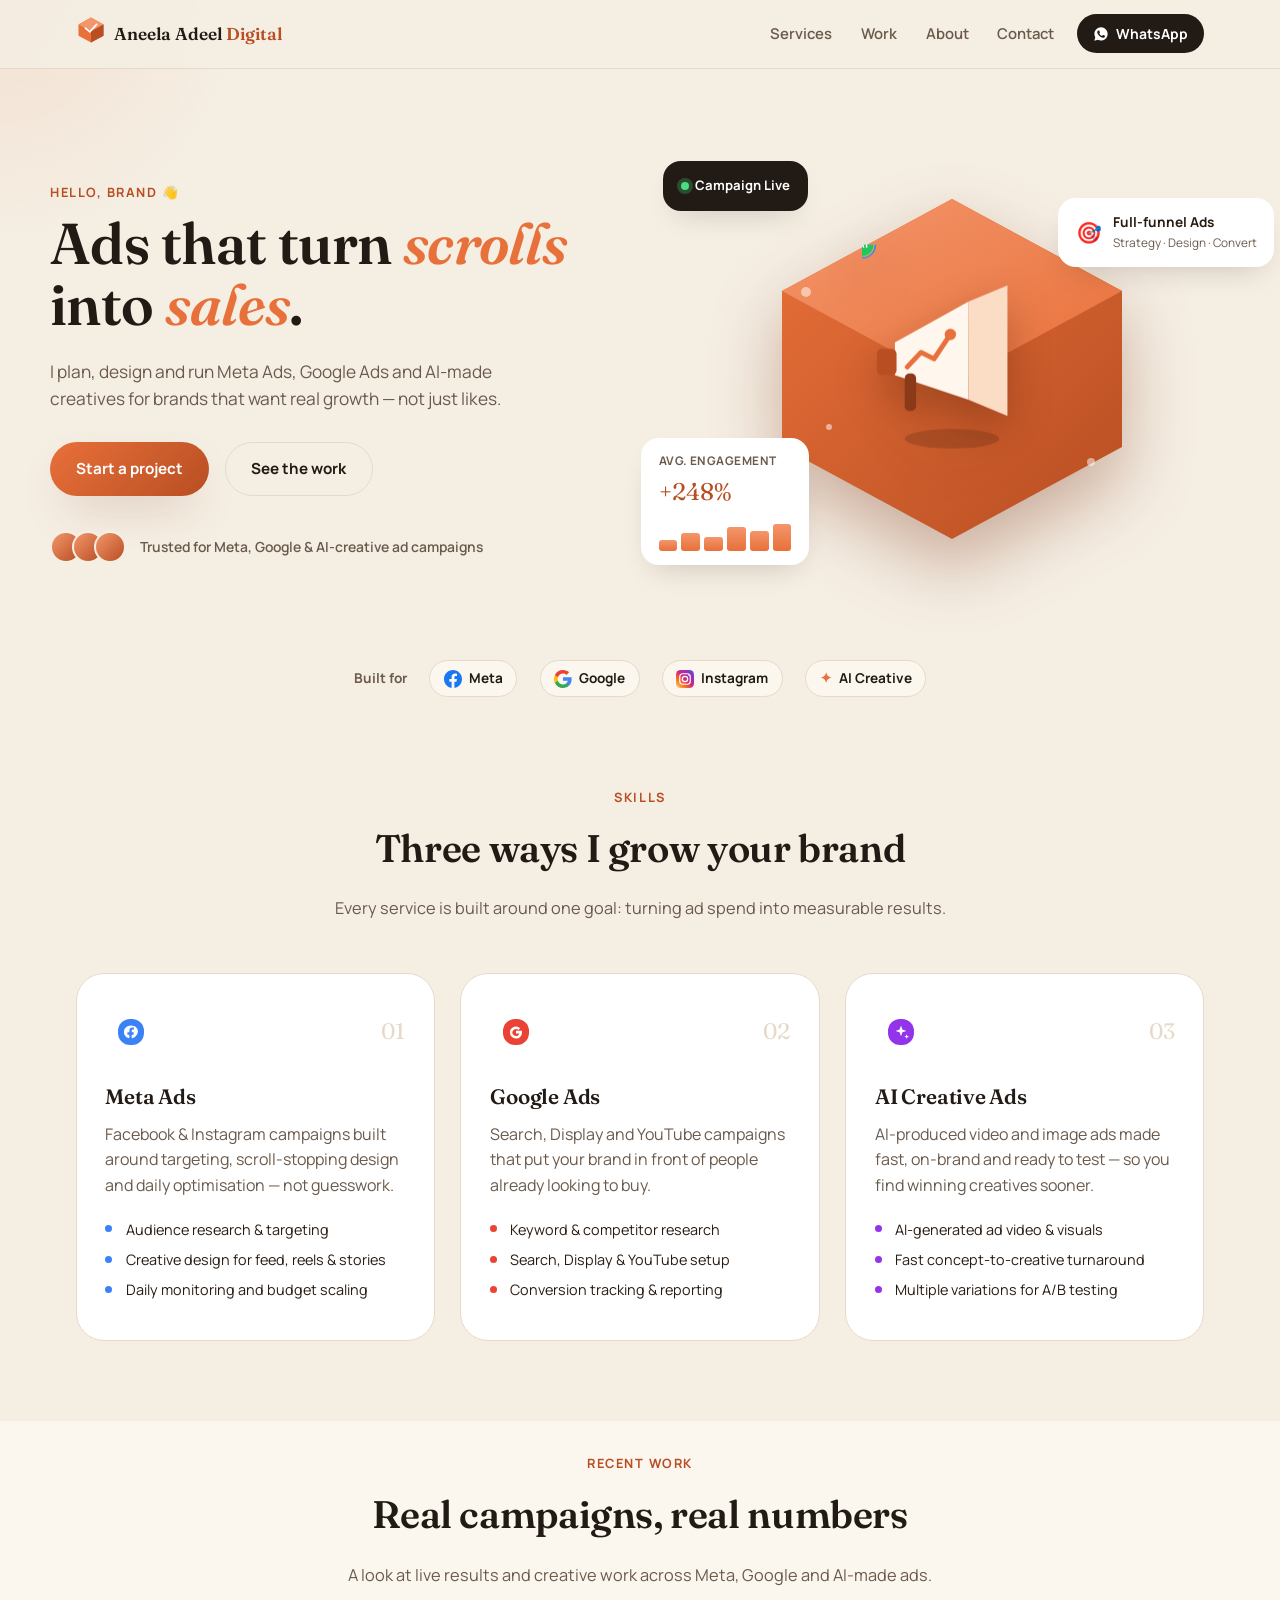
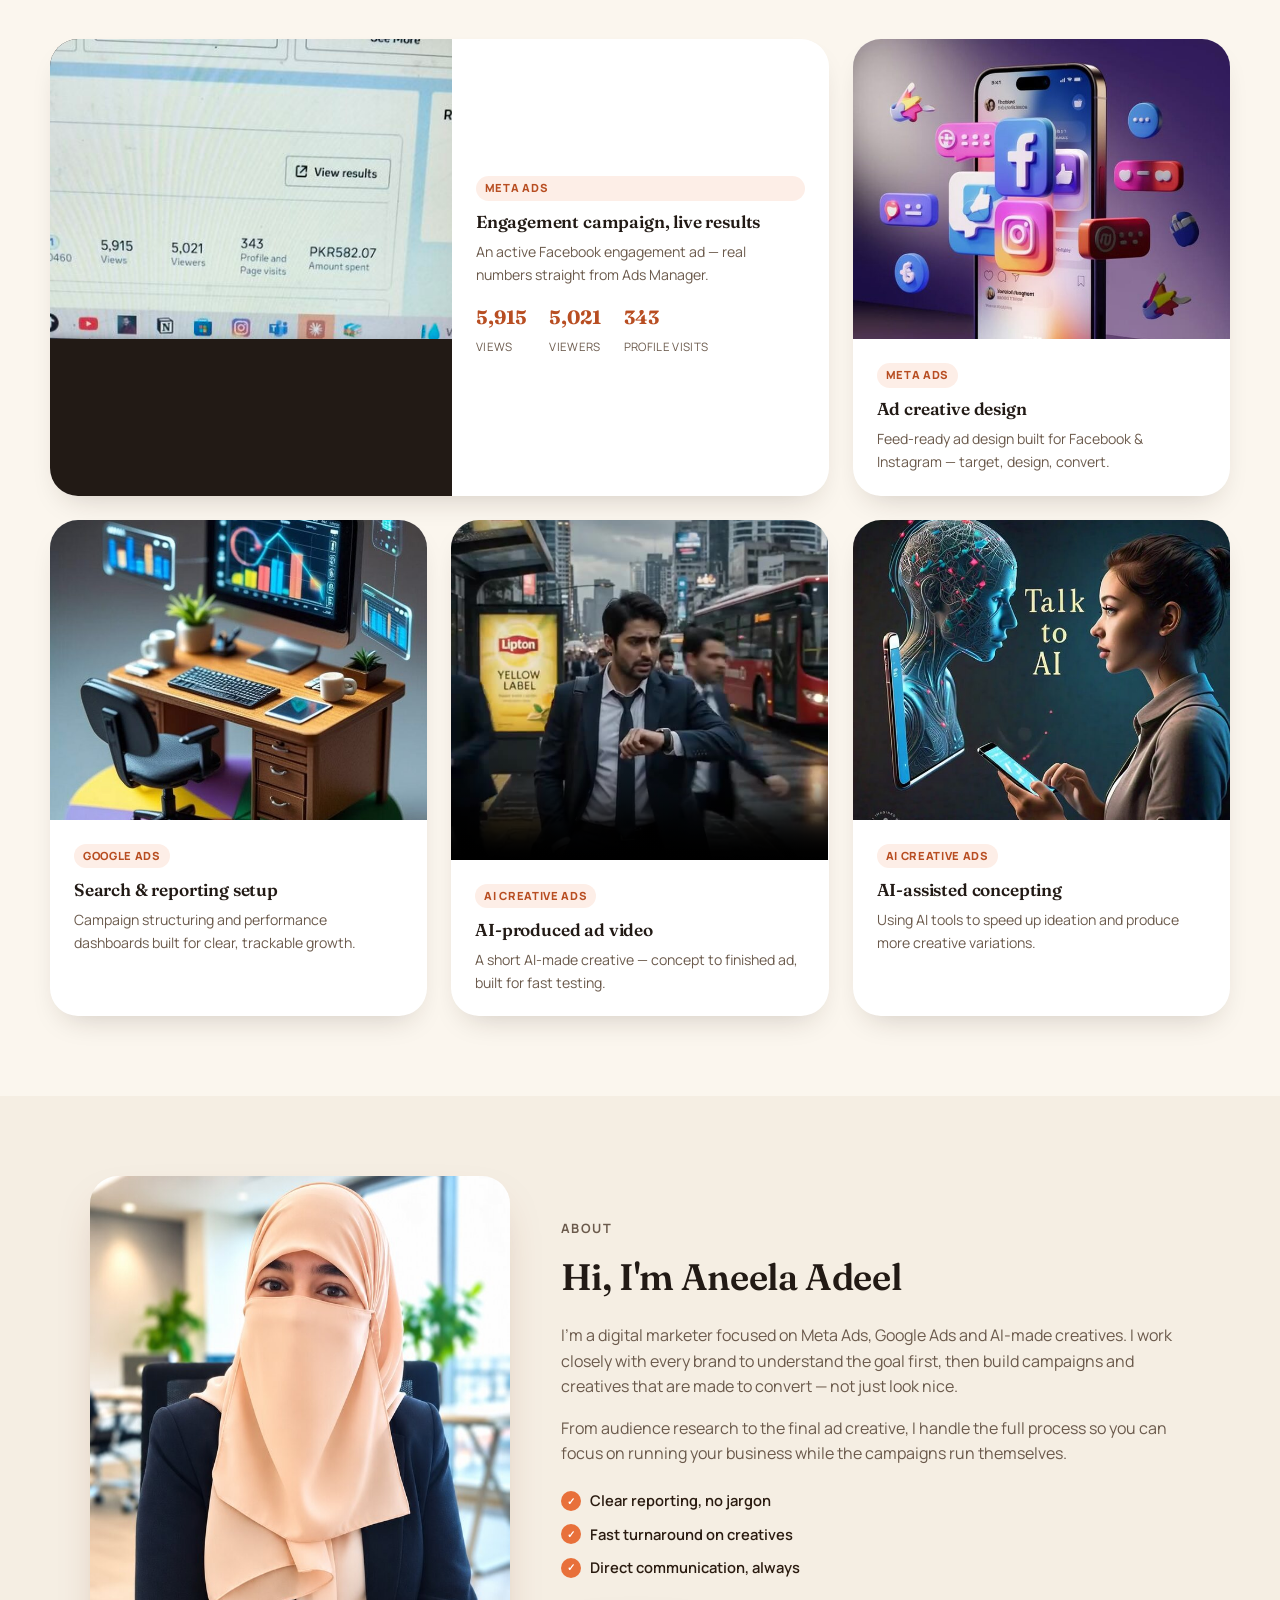
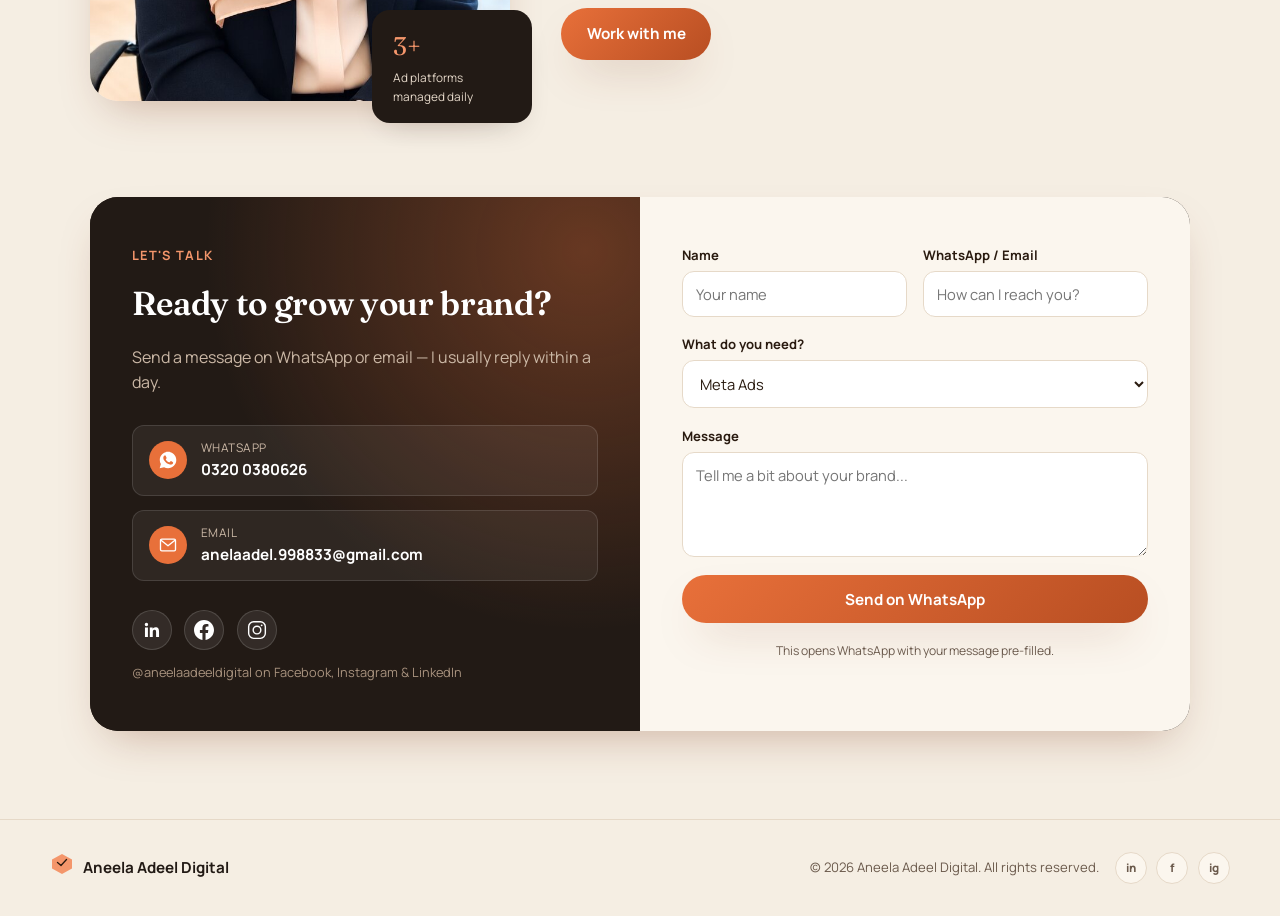
==== commit e91e24f5: "Add Google Tag Manager script to index.html" ====
--- a/index.html
+++ b/index.html
@@ -1,6 +1,13 @@
 <!DOCTYPE html>
 <html lang="en">
 <head>
+  <!-- Google Tag Manager -->
+<script>(function(w,d,s,l,i){w[l]=w[l]||[];w[l].push({'gtm.start':
+new Date().getTime(),event:'gtm.js'});var f=d.getElementsByTagName(s)[0],
+j=d.createElement(s),dl=l!='dataLayer'?'&l='+l:'';j.async=true;j.src=
+'https://www.googletagmanager.com/gtm.js?id='+i+dl;f.parentNode.insertBefore(j,f);
+})(window,document,'script','dataLayer','GTM-KXDZXHNH');</script>
+<!-- End Google Tag Manager -->
 <meta charset="UTF-8">
 <meta name="viewport" content="width=device-width, initial-scale=1.0">
 <title>Aneela Adeel Digital — Meta Ads, Google Ads &amp; AI Creative Ads</title>
@@ -11,7 +18,10 @@
 <link rel="stylesheet" href="style.css">
 </head>
 <body>
-
+<!-- Google Tag Manager (noscript) -->
+<noscript><iframe src="https://www.googletagmanager.com/ns.html?id=GTM-KXDZXHNH"
+height="0" width="0" style="display:none;visibility:hidden"></iframe></noscript>
+<!-- End Google Tag Manager (noscript) -->
 <!-- ===== Cursor-follow glow (decorative) ===== -->
 <div class="cursor-glow" id="cursorGlow" aria-hidden="true"></div>
 
